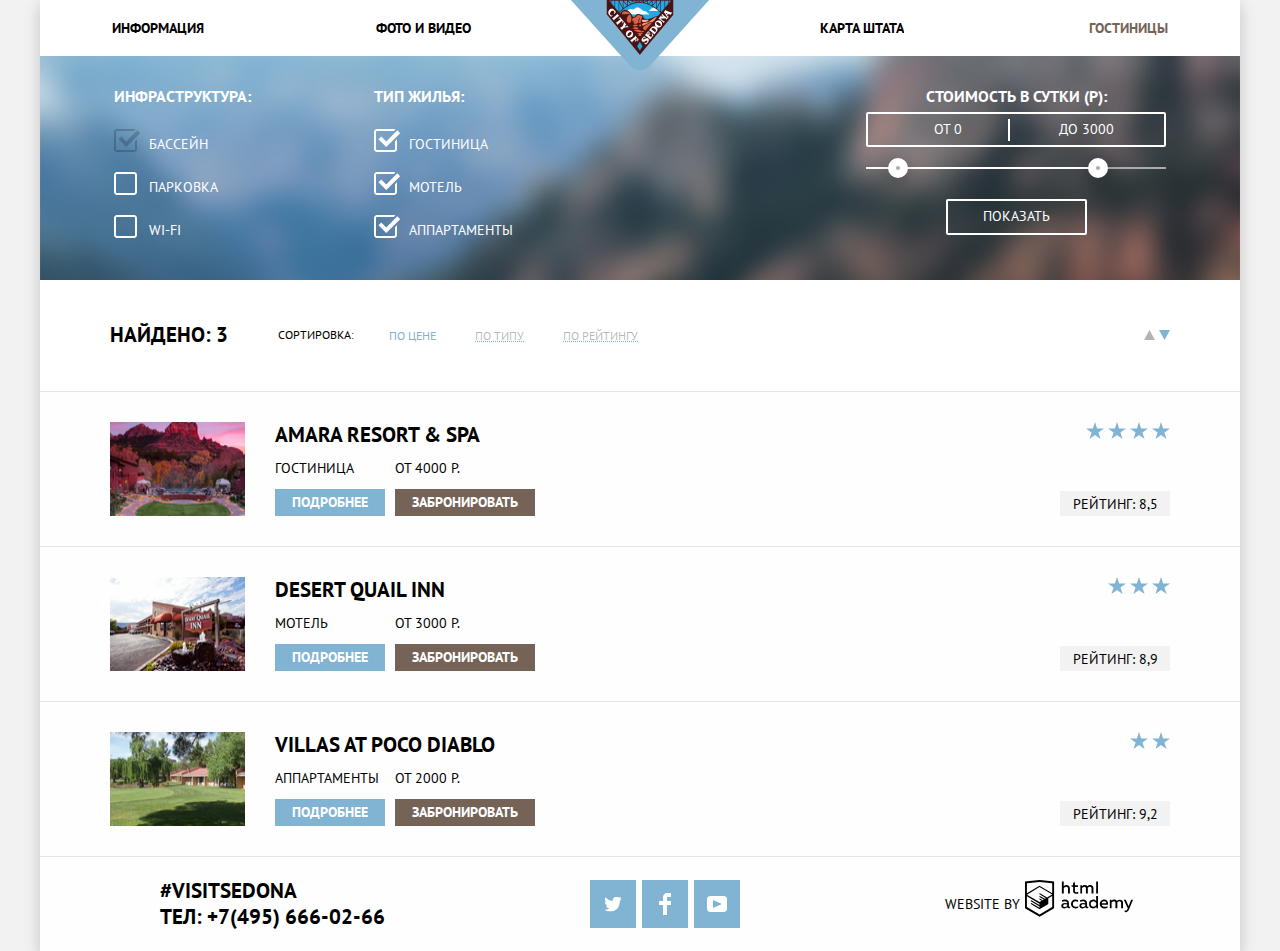
==== hotels.html @ 499e6b58 "Внесены изменения в CSS, script" ====
<!DOCTYPE html>
<html lang="ru">

<head>
  <meta charset="utf-8">
  <title>HTML Academy: Седона</title>
  <link href="https://fonts.googleapis.com/css?family=PT+Sans:400,700&display=swap" rel="stylesheet">
  <link href="css/normalize.css" rel="stylesheet">
  <link href="css/style.css" rel="stylesheet">
</head>

<body>
  <div class="page-wrapper">

    <header>
      <nav class="main-navigation">
        <div class="logo">
          <a href="index.html"><img src="img/main-logo.png" alt="Лого" width="140" height="71"></a>
        </div>
        <ul class="site-navigation">
          <li><a href="#">Информация</a></li>
          <li><a href="#">Фото и видео</a></li>
          <li><a href="#">Карта штата</a></li>
          <li><a href="hotels.html" class="current-page">Гостиницы</a></li>
        </ul>
      </nav>
    </header>

    <main>
      <section class="filter">
        <h1 class="visually-hidden">фильтр и сортировка</h1>

        <form action="https://echo.htmlacademy.ru" method="post">
          <div class="filter-form">

            <fieldset class="infrastructure">
              <legend>Инфраструктура:</legend>
              <input type="checkbox" id="pool" name="infrastructure" class="visually-hidden" checked disabled>
              <label for="pool">Бассейн</label>

              <input type="checkbox" id="parking" name="infrastructure" class="visually-hidden">
              <label for="parking">Парковка</label>

              <input type="checkbox" id="wifi" name="infrastructure" class="visually-hidden">
              <label for="wifi">Wi-Fi</label>
            </fieldset>

            <fieldset class="housing-type">
              <legend>Тип жилья:</legend>
              <input type="checkbox" id="hotel" name="housing type" class="visually-hidden" checked>
              <label for="hotel">Гостиница</label>

              <input type="checkbox" id="motel" name="housing type" class="visually-hidden" checked>
              <label for="motel">Мотель</label>

              <input type="checkbox" id="appartements" name="housing type" class="visually-hidden" checked>
              <label for="appartements">Аппартаменты</label>
            </fieldset>

            <fieldset class="price-indicator">
              <legend><label for="cost-per-day">Стоимость в сутки (Р):</label></legend>
              <div class="price-container"><span class="min-price">от 0</span><span class="max-price">до 3000</span>
              </div>
              <input type="range" min="0" max="3000" step="100" id="cost-per-day" class="visually-hidden">
              <div class="input-type-range">
                <div class="bar"></div>
                <div class="range-button-left"></div>
                <div class="range-button-right"></div>
              </div>
              <button type="submit" class="button filter-button">Показать</button>
            </fieldset>

          </div>
        </form>
      </section>

      <div class="sort">
        <p>Найдено: 3</p>
        <p class="label-sort">Сортировка:</p>
        <ul class="sort-list">
          <li><a href="#" class="current">По цене</a></li>
          <li><a href="#">По типу</a></li>
          <li><a href="#">По рейтингу</a></li>
        </ul>
        <span class="sort-pointer">
          <a href="#">
            <svg width="11px" height="10px" viewBox="0 0 11 10">
              <polygon points="5.5,0 0,10 11,10 " />
            </svg></a>
          <a href="#" class="sort-pointer-current">
            <svg width="11px" height="10px" viewBox="0 0 11 10">
              <polyline points="5.5,10 0,0 11,0 " />
            </svg></a>
        </span>
      </div>

      <!--Список Гостиниц-->
      <section class="hotels-available">
        <h2 class="visually-hidden">Доступные гостиницы</h2>
        <ul class="hotels-list">
          <li>
            <img src="img/Amara-Resort.jpg" alt="hotel Amara Resort & Spa" width="135" height="90">
            <div class="info-hotel">
              <a href="#" class="hotel-name">
                <h3>Amara Resort & Spa</h3>
              </a>
              <div class="housing-type">
                <span>Гостиница</span>
                <a href="#" class="booking-details-button">Подробнее</a>
              </div>

              <div class="booking-price">
                <span>От 4000 Р.</span>
                <a href="#" class="start-booking-button">Забронировать</a>
              </div>

            </div>

            <div class="rating-container">
              <div class="icon-star-container">
                <span class="icon-star"></span>
                <span class="icon-star"></span>
                <span class="icon-star"></span>
                <span class="icon-star"></span>
              </div>
              <span class="rating">Рейтинг: 8,5</span>
            </div>
          </li>

          <li>
            <img src="img/desert-Quail-Inn.jpg" alt="hotel Desert Quail Inn" width="135" height="90">
            <div class="info-hotel">
              <a href="#" class="hotel-name">
                <h3>Desert Quail Inn</h3>
              </a>

              <div class="housing-type">
                <span>Мотель</span>
                <a href="#" class="booking-details-button">Подробнее</a>
              </div>

              <div class="booking-price">
                <span>От 3000 Р.</span>
                <a href="#" class="start-booking-button">Забронировать</a>
              </div>

            </div>
            <div class="rating-container">
              <div class="icon-star-container">
                <span class="icon-star"></span>
                <span class="icon-star"></span>
                <span class="icon-star"></span>
              </div>
              <span class="rating">Рейтинг: 8,9</span>
            </div>
          </li>

          <li>
            <img src="img/villas-Poco-Diablo.jpg" alt="Villas at Poco Diablo" width="135" height="90">
            <div class="info-hotel">
              <a href="#" class="hotel-name">
                <h3>Villas at Poco Diablo</h3>
              </a>

              <div class="housing-type">
                <span>Аппартаменты</span>
                <a href="#" class="booking-details-button">Подробнее</a>
              </div>

              <div class="booking-price">
                <span>От 2000 Р.</span>
                <a href="#" class="start-booking-button">Забронировать</a>
              </div>

            </div>
            <div class="rating-container">
              <div class="icon-star-container">
                <span class="icon-star"></span>
                <span class="icon-star"></span>
              </div>
              <span class="rating">Рейтинг: 9,2</span>
            </div>
          </li>
        </ul>
      </section>
    </main>

    <div class="footer-wrapper">
      <footer>
        <div class="contacts">
          <p class="hashtag">#visitsedona</p>
          <p class="tel"><a href="tel:+74956660266">тел:&nbsp;+7(495)&nbsp;666-02-66</a></p>
        </div>
        <ul class="social-list">
          <li>
            <a href="https://twitter.com/" aria-label="twitter" class="social-icon">
              <img src="img/icon-twitter.svg" alt="icon-twitter" width="17" height="15">
            </a>
          </li>
          <li>
            <a href="https://facebook.com/" aria-label="facebook" class="social-icon">
              <img src="img/icon-fb.svg" alt="icon-facebook" width="12" height="22">
            </a>
          </li>
          <li>
            <a href="https://youtube.com/" aria-label="youtube" class="social-icon">
              <img src="img/icon-youtube.svg" alt="icon-youtube" width="20" height="16">
            </a>
          </li>
        </ul>
        <div class="copyright">
          <p>website by</p>
          <a href="https://htmlacademy.ru/intensive/htmlcss">
            <svg width="115px" height="41px" viewBox="0 0 115 41">
              <title>logo-htmlacademy</title>
              <path
                d="M44.61,26.88a2,2,0,0,0,.55-0.1v1.33a3.25,3.25,0,0,1-1.18.21,1.67,1.67,0,0,1-1.67-1,4.84,4.84,0,0,1-3.14,1.08c-1.51,0-2.91-.83-2.91-2.55,0-2.13,2-2.79,3.71-2.79a11.08,11.08,0,0,1,2.17.25v-0.3c0-1-.76-1.77-2.19-1.77a7.42,7.42,0,0,0-3,.64v-1.7a10.21,10.21,0,0,1,3.19-.55c2.36,0,3.81,1.12,3.81,3.65v3a0.54,0.54,0,0,0,.49.59h0.17Zm-6.44-1.13A1.35,1.35,0,0,0,39.63,27h0.11a3.39,3.39,0,0,0,2.41-1V24.58a9.72,9.72,0,0,0-1.81-.21c-1,0-2.16.33-2.16,1.38h0Zm12.36-6.11a5,5,0,0,1,2.57.64V22a4.08,4.08,0,0,0-2.3-.7,2.75,2.75,0,1,0,0,5.49,5,5,0,0,0,2.43-.64v1.71a6.27,6.27,0,0,1-2.76.57A4.21,4.21,0,0,1,46,24.51q0-.21,0-0.41a4.32,4.32,0,0,1,4.18-4.46h0.38Zm12.17,7.24a2,2,0,0,0,.55-0.1v1.33a3.25,3.25,0,0,1-1.18.21,1.67,1.67,0,0,1-1.67-1,4.84,4.84,0,0,1-3.14,1.08c-1.51,0-2.91-.83-2.91-2.55,0-2.13,2-2.79,3.71-2.79a11.08,11.08,0,0,1,2.17.25v-0.3c0-1-.76-1.77-2.19-1.77a7.42,7.42,0,0,0-3,.64v-1.7a10.21,10.21,0,0,1,3.19-.55c2.36,0,3.81,1.12,3.81,3.65v3a0.54,0.54,0,0,0,.49.59h0.17Zm-6.44-1.13A1.35,1.35,0,0,0,57.73,27h0.11a3.39,3.39,0,0,0,2.41-1V24.58a9.72,9.72,0,0,0-1.81-.21c-1.06,0-2.16.33-2.16,1.38h0ZM73,16V28.2H71.35V26.88a3.88,3.88,0,0,1-3.19,1.54,4.4,4.4,0,0,1,0-8.78,3.81,3.81,0,0,1,3,1.3V16H73Zm-4.53,5.22a2.76,2.76,0,1,0,0,5.52A2.86,2.86,0,0,0,71.15,25V23A2.91,2.91,0,0,0,68.49,21.27ZM79,19.64c3.31,0,4.46,2.68,3.92,5.09H76.7c0.21,1.5,1.67,2.11,3.19,2.11a6.11,6.11,0,0,0,2.64-.59v1.6a7.14,7.14,0,0,1-3,.57C77,28.42,74.78,27,74.78,24a4.18,4.18,0,0,1,4-4.39H79Zm0.09,1.54a2.28,2.28,0,0,0-2.44,2.1v0.06H81.3A2,2,0,0,0,79.13,21.18Zm5.73,7V19.87h1.65v1a3.81,3.81,0,0,1,2.78-1.27A2.86,2.86,0,0,1,91.89,21a4.12,4.12,0,0,1,2.91-1.33A3.06,3.06,0,0,1,98,23V28.2h-1.9V23.05a1.59,1.59,0,0,0-1.42-1.75H94.42a2.8,2.8,0,0,0-2.07,1.12V28.2h-1.9V23.05A1.59,1.59,0,0,0,89,21.31H88.8a3,3,0,0,0-2.21,1.29v5.63H84.86Zm21.31-8.33h1.9l-3.91,9.46c-0.9,2.17-2.09,2.86-3.35,2.86a4.76,4.76,0,0,1-1.1-.14V30.46a2.86,2.86,0,0,0,.85.12c0.9,0,1.58-.64,2.07-1.9l0.17-.42-4-8.4h2l2.86,6.29ZM38.73,1.46V6.22a3.81,3.81,0,0,1,2.7-1.14,3.25,3.25,0,0,1,3.44,3.4v5.15H43V8.72a1.81,1.81,0,0,0-1.61-2h-0.3a2.93,2.93,0,0,0-2.32,1.39v5.52h-1.9V1.46h1.9ZM49.94,2.31v3h3V6.91h-3v3.81c0,1.1.5,1.46,1.58,1.46a4.49,4.49,0,0,0,1.69-.33v1.6A6.8,6.8,0,0,1,51,13.8a2.55,2.55,0,0,1-2.86-2.74V6.89H46.58V5.26h1.5V2.74Zm5.4,11.31V5.28H57v1A3.81,3.81,0,0,1,59.77,5a2.86,2.86,0,0,1,2.6,1.33A4.12,4.12,0,0,1,65.28,5,3.06,3.06,0,0,1,68.44,8.4v5.21h-1.9V8.46a1.59,1.59,0,0,0-1.42-1.75H64.89a2.8,2.8,0,0,0-2.07,1.12v5.78h-1.9V8.46A1.59,1.59,0,0,0,59.5,6.71H59.27A3,3,0,0,0,57.06,8v5.63H55.34ZM71.17,1.45H73V13.6H71.17V1.45ZM14.71,0H14.55L0,1.54V28.21l14.55,8.66,14.55-8.66V1.54Zm12.5,27.1L14.55,34.64,1.9,27.12V16.18l12.59,7.5V25L5.86,19.9v1.31l8.68,5.21v1.39L5.87,22.65V24l8.68,5.21,8.75-5.24V18.31L27.2,16V27.12Zm0-12.53-3.48,2-1.6,1L14.51,13v1.31L21,18.23H21l-0.14.09-1,.54-5.37-3.2V17l4.24,2.52-1,.67-3.2-1.9v1.31l2.1,1.24L14.5,22.1,2,14.65,14.51,7.11Zm0-1.32L14.49,5.76,1.91,13.25v-10L14.56,1.92,27.21,3.25v10h0Z"
                transform="translate(0 -0.02)" />
            </svg>
          </a>
        </div>
      </footer>
    </div>
  </div>
</body>

</html>
---- css/style.css ----
html {
  -webkit-box-sizing: border-box;
  box-sizing: border-box;
}

*,
*::before,
*::after {
  -webkit-box-sizing: inherit;
  box-sizing: inherit;
}


.visually-hidden {
  position: absolute;
  width: 1px;
  height: 1px;
  margin: -1px;
  border: 0;
  padding: 0;
  clip: rect(0 0 0 0);
  overflow: hidden;
}

body {
  margin: 0;
  padding: 0;

  font-family: "PT Sans", Arial, sans-serif;
  font-size: 14px;
  line-height: 21px;
  font-weight: 400;
  text-align: center;
  text-transform: uppercase;
  color: #000000;
  background-color: #f2f2f2;
}

a {
  text-decoration: none;
}

.button {
  font-size: 21px;
  line-height: 26px;
  font-weight: 700;
  color: #ffffff;
  border: 0;
  border-width: 0;
  text-transform: uppercase;
}

.site-navigation,
.social-list,
.sort-list,
.hotels-list {
  list-style: none;
}

img {
  max-width: 100%;
  height: auto;
}

/*****************************************************************************
************************************HEADER************************************
*****************************************************************************/
header {
  height: 56px;
  background-color: #ffffff;
}

.main-navigation {
  position: relative;
}

.logo {
  position: absolute;
  top: 0;
  left: 50%;
  -webkit-transform: translate(-50%, 0);
  -ms-transform: translate(-50%, 0);
  transform: translate(-50%, 0);
  z-index: 1000;
}

.site-navigation {
  padding: 0 72px;
  height: 56px;
  display: -webkit-box;
  display: -ms-flexbox;
  display: flex;
  -ms-flex-wrap: wrap;
  flex-wrap: wrap;
  -webkit-box-align: center;
  -ms-flex-align: center;
  align-items: center;
  margin: 0;
}

.site-navigation li {
  font-size: 14px;
  font-weight: 700;
  line-height: 26px;
  background-color: #ffffff;
  width: 264px;
}

.site-navigation li:first-child,
.site-navigation li:nth-child(2) {
  text-align: left;
}

.site-navigation li:nth-child(3),
.site-navigation li:nth-child(4) {
  text-align: right;
}

.site-navigation a {
  color: #000000;
}

.site-navigation a:hover,
.site-navigation a:focus {
  color: #81b3d2;
}

.site-navigation a:active {
  color: rgba(0, 0, 0, 0.3);
}

.site-navigation .current-page {
  color: #766357;
}

/*****************************************************************************
******************************SECTION INTRO***********************************
*****************************************************************************/
.page-wrapper {
  width: 1200px;
  margin: 0 auto;
  -webkit-box-shadow: 0 5px 15px 0 rgba(00, 11, 11, 0.2);
  box-shadow: 0 5px 15px 0 rgba(00, 11, 11, 0.2);
  position: relative;
}

.intro {
  background-color: #40759e;
  background-image: url("../img/polygon.png"), url("../img/intro-bg.jpg");
  background-position: center 462px, top center;
  background-repeat: no-repeat, no-repeat;
  min-height: 509px;
}

.intro img {
  margin: 80px auto;
}

.intro .title-intro {
  font-size: 21px;
  line-height: 26px;
  font-weight: 700;
  padding: 80px 380px 40px 380px;
  margin: 0 auto;
  background-color: #ffffff;
}

.intro p {
  line-height: 26px;
  margin: 0 auto;
  background-color: #ffffff;
  padding-bottom: 60px;
}

/*****************************************************************************
******************************SECTION ABOUT***********************************
*****************************************************************************/
.additional-features {
  background-color: #ffffff;
}

.additional-features .feature {
  min-height: 330px;
  max-width: 400px;
}

.additional-features .housing {
  background-image: url("../img/icon-housing.svg");
  background-position: center 60px;
  background-repeat: no-repeat;
}

.additional-features .meal {
  background-image: url("../img/icon-burger.svg");
  background-position: center 60px;
  background-repeat: no-repeat;
}

.additional-features .souvenirs {
  background-image: url("../img/icon-gift.svg");
  background-position: center 60px;
  background-repeat: no-repeat;
}

.real-town h2,
.devil-bridge h2 {
  font-size: 21px;
  font-weight: 700;
  line-height: 21px;
  padding: 60px 120px 0 120px;
}

.devil-bridge h2 {
  padding: 60px 0 0 0;
}

.real-town .feature-description {
  padding: 0 60px;
}

.devil-bridge .feature-description {
  padding: 0 45px;
}

.additional-features h2 {
  padding-top: 160px;
  margin-bottom: 0;
}

.additional-features p {
  padding: 30px 55px 0 55px;
  margin-top: 0;
}

.features h2 {
  margin-top: 0;
  padding: 50px 140px 0 140px;
}

.features p {
  padding: 0 75px;
}

.features p:not.feature:nth-child(2) p {
  padding: 0 65px;
}

.real-town,
.additional-features,
.devil-bridge,
.features {
  display: -webkit-box;
  display: -ms-flexbox;
  display: flex;
  -ms-flex-wrap: wrap;
  flex-wrap: wrap;
}

.real-town .info,
.devil-bridge .info {
  color: #ffffff;
  background-color: #81b3d2;
  min-height: 256px;
  width: 400px;
}

.features {
  background-color: #eeeeee;
}

.features .feature {
  min-height: 256px;
  max-width: 400px;
}

/*****************************************************************************
******************************SECTION BOOKING*********************************
*****************************************************************************/
.booking {
  max-width: 1200px;
  background-color: #ffffff;
  margin: 0 auto;
  position: relative;
}

.map {
  background-image: url("../img/map.png");
  background-position: bottom center;
  background-repeat: no-repeat;
}

.booking h2 {
  font-size: 30px;
  line-height: 36px;
  font-weight: 700;
  padding-top: 65px;
  margin-top: 0;
  margin-bottom: 0;
}

.booking p {
  padding-top: 30px;
  margin-top: 0;
  margin-bottom: 0;
  line-height: 24px;
}

.booking .openform-button {
  margin-top: 50px;
  background-color: #766357;
  padding: 30px 130px;
}

.booking .openform-button:hover,
.booking .openform-button:focus {
  background-color: #604e43;
}

.booking .openform-button:active {
  color: rgba(255, 255, 255, 0.3);
  background-color: #503e33;
}

.booking .search-form {
  background-color: #ffffff;
  padding: 55px 50px;
  max-width: 570px;
  display: flex;
  position: absolute;
  top: 315px;
  left: 50%;
  margin: 0 auto;
  -webkit-transform: translate(-50%, 0);
  -ms-transform: translate(-50%, 0);
  transform: translate(-50%, 0);
  -webkit-box-shadow: 0px 7px 15px 0px rgba(0, 1, 1, 0.15);
  box-shadow: 0px 7px 15px 0px rgba(0, 1, 1, 0.15);
  display: block;
}

.checkin-container,
.checkout-container,
.number-container {
  margin-bottom: 29px;
  width: 458px;
  height: 38px;
  display: -webkit-box;
  display: -ms-flexbox;
  display: flex;
  align-items: center;
  -ms-flex-wrap: wrap;
  flex-wrap: wrap;
}

.adults-container,
.children-container {
  display: flex;
  width: 229px;
  align-items: center;
}

.children-container {
  justify-content: flex-end;
}

.search-form label {
  line-height: 26px;
  font-weight: 700;
}

.checkin-container label {
  margin-right: 11px;
}

.checkout-container label {
  margin-right: 8px;
}

.adults-container label {
  margin-right: 40px;
}

.children-container label {
  margin-right: 27px;
}

.search-form input[type=text],
.search-form input::placeholder,
.search-form input[type=number] {
  color: #000000;
  font-size: 14px;
  line-height: 26px;
  font-weight: 700;
  background-color: #f2f2f2;
  outline: none;
  border: none;
  margin-left: 12px;
}

.search-form input::-webkit-input-placeholder {
  color: #000000;
  font-size: 14px;
  line-height: 26px;
  font-weight: 700;
  background-color: #f2f2f2;
  outline: none;
  border: none;
  margin-left: 12px;
}

.search-form input::-moz-placeholder {
  color: #000000;
  font-size: 14px;
  line-height: 26px;
  font-weight: 700;
  background-color: #f2f2f2;
  outline: none;
  border: none;
  margin-left: 12px;
}

.search-form input:-ms-input-placeholder {
  color: #000000;
  font-size: 14px;
  line-height: 26px;
  font-weight: 700;
  background-color: #f2f2f2;
  outline: none;
  border: none;
  margin-left: 12px;
}

.search-form input::-ms-input-placeholder {
  color: #000000;
  font-size: 14px;
  line-height: 26px;
  font-weight: 700;
  background-color: #f2f2f2;
  outline: none;
  border: none;
  margin-left: 12px;
}

.search-form input[type=text],
.search-form input::placeholder,
.search-form input[type=number] {
  color: #000000;
  font-size: 14px;
  line-height: 26px;
  font-weight: 700;
  background-color: #f2f2f2;
  outline: none;
  border: none;
  margin-left: 12px;
}

.search-form input:hover[type=text],
.search-form input:hover[type=number],
.search-form input:hover::placeholder {
  background-color: #ebebeb;
}

.search-form input:hover::-webkit-input-placeholder {
  background-color: #ebebeb;
}

.search-form input:hover::-moz-placeholder {
  background-color: #ebebeb;
}

.search-form input:hover:-ms-input-placeholder {
  background-color: #ebebeb;
}

.search-form input:hover::-ms-input-placeholder {
  background-color: #ebebeb;
}

.search-form input:focus[type=text],
.search-form input:focus[type=number],
.search-form input:focus::placeholder {
  background-color: #ffffff;
  outline: 2px solid #f2f2f2;
}

.search-form input:focus::-webkit-input-placeholder {
  background-color: #ffffff;
  outline: 2px solid #f2f2f2;
}

.search-form input:focus::-moz-placeholder {
  background-color: #ffffff;
  outline: 2px solid #f2f2f2;
}

.search-form input:focus:-ms-input-placeholder {
  background-color: #ffffff;
  outline: 2px solid #f2f2f2;
}

.search-form input:focus::-ms-input-placeholder {
  background-color: #ffffff;
  outline: 2px solid #f2f2f2;
}

.search-form input[type=text],
.search-form input::placeholder {
  width: 308px;
  padding: 6px 0;
}

.search-form input::-webkit-input-placeholder {
  width: 308px;
  padding: 6px 0;
}

.search-form input::-moz-placeholder {
  width: 308px;
  padding: 6px 0;
}

.search-form input:-ms-input-placeholder {
  width: 308px;
  padding: 6px 0;
}

.search-form input::-ms-input-placeholder {
  width: 308px;
  padding: 6px 0;
}

.search-form input::placeholder {
  padding-left: 12px;
}

.search-form input::-webkit-input-placeholder {
  padding-left: 12px;
}

.search-form input::-moz-placeholder {
  padding-left: 12px;
}

.search-form input:-ms-input-placeholder {
  padding-left: 12px;
}

.search-form input::-ms-input-placeholder {
  padding-left: 12px;
}

.search-form input[type=number] {
  width: 38px;
  height: 38px;
  text-align: center;
  margin-left: 0;
  padding: 0;
}

input::-webkit-outer-spin-button,
input::-webkit-inner-spin-button {
  /* display: none; <- Crashes Chrome on hover */
  -webkit-appearance: none;
  margin: 0;
  /* <-- Apparently some margin are still there even though it's hidden */
}

.search-form svg {
  fill: #a9a9a9;
}

.search-form svg:hover {
  fill: #000000;
}

.search-form svg:active {
  fill: #81b3d2;
}

.calendar-button,
.button-minus,
.button-plus {
  border: none;
  outline: none;
  height: 38px;
  width: 38px;
  position: relative;
}

.button-minus::after,
.button-plus::after,
.button-plus::before {
  position: absolute;
  top: 18px;
  left: 15px;
  content: '';
  display: block;
  width: 12px;
  height: 3px;
  background-color: #a9a9a9;
}

.button-plus::before {
  transform: rotate(90deg);
}

.button-minus:hover:after,
.button-plus:hover:before,
.button-plus:hover:after {
  background-color: #000000;
}

.button-minus:active:after,
.button-plus:active:before,
.button-plus:active:after {
  background-color: #81b3d2;
}

.search-form .sendform-button {
  margin-top: 35px;
  background-color: #81b3d2;
  padding: 17px 0;
  width: 100%;
}

.search-form .sendform-button:hover,
.search-form .sendform-button:focus {
  background-color: #669ec0;
}

.search-form .sendform-button:active {
  color: rgba(255, 255, 255, 0.3);
  background-color: #5496bd;
}

/*********************************************************************************
****************************ОЖИВЛЕНИЕ ФОРМЫ БРОНИРОВАНИЯ**************************
*********************************************************************************/
/*Анимация для выезжающей формы бронирования*/
@keyframes bounce {
  0% {
    transform: translate(-50%, -558px);  /*начальное положение формы над кнопкой вызова*/
    animation-timing-function: linear;
  }
  
  20% {
    transform: translate(-50%, -446px);
    animation-timing-function: linear;
  }

  40% {
    transform: translate(-50%, -335px);
    animation-timing-function: linear;
  }
  60% {
    transform: translate(-50%, -223px);
    animation-timing-function: linear;
  }
  80% {
    transform: translate(-50%, -111px);
    animation-timing-function: linear;
  }
  100% {
    transform: translate(-50%, 0);
    animation-timing-function: linear;
  }
}

/*Добавление анимации для тряски формы в случае ошибки.*/
@keyframes shake {

  0%,
  100% {
    transform: translateX(-50%);
  }

  10%,
  30%,
  50%,
  70%,
  90% {
    transform: translateX(-51%);
  }

  20%,
  40%,
  60%,
  80% {
    transform: translateX(-49%);
  }
}

/*Добавление в стили класс, который будет отвечать за появление формы.*/
.search-form-show {
  display: block;
  
  animation: bounce 0.6s;       
}
.search-form-hide {
  display: none;
}
/*Добавление класса, который будет добавлять эту анимацию к модальному окну.*/
.search-form-error {
  animation: shake 0.6s;
}

/*****************************************************************************
************************************FOOTER************************************
*****************************************************************************/
.footer-index {
  position: absolute;
  bottom: 0;
  width: 1200px;
  -webkit-box-shadow: 0 5px 15px 0 rgba(00, 11, 11, 0.2);
  box-shadow: 0 5px 15px 0 rgba(00, 11, 11, 0.2);
}

footer {
  background-color: rgba(255, 255, 255, 0.9);
  display: -webkit-box;
  display: -ms-flexbox;
  display: flex;
  -ms-flex-wrap: wrap;
  flex-wrap: wrap;
  -webkit-box-pack: justify;
  -ms-flex-pack: justify;
  justify-content: space-between;
  -webkit-box-align: center;
  -ms-flex-align: center;
  align-items: center;
}

.contacts {
  padding-left: 120px;
}

.contacts .hashtag {
  margin-bottom: 0;
}

.contacts .tel {
  margin-top: 0;
}

footer .hashtag,
footer .tel {
  font-size: 21px;
  line-height: 26px;
  font-weight: 700;
  color: #000000;
  text-align: left;
}

.tel a[href^="tel:"] {
  color: #000000;
}

.social-list {
  width: 150px;
  display: -webkit-box;
  display: -ms-flexbox;
  display: flex;
  -ms-flex-wrap: wrap;
  flex-wrap: wrap;
  -webkit-box-pack: justify;
  -ms-flex-pack: justify;
  justify-content: space-between;
  padding-left: 0;
  -webkit-box-align: center;
  -ms-flex-align: center;
  align-items: center;
}

.social-icon {
  display: block;
  width: 46px;
  height: 48px;
  fill: #ffffff;
  background-color: #81b3d2;
  position: relative;
}

.social-icon img {
  position: absolute;
  top: 50%;
  left: 50%;
  -webkit-transform: translate(-50%, -50%);
  -ms-transform: translate(-50%, -50%);
  transform: translate(-50%, -50%);
}

.social-icon:hover,
.social-icon:focus {
  background-color: #669ec0;
}

.social-icon:active {
  background-color: #5496bd;
}

.social-icon:active img {
  opacity: 0.3;
}

.copyright {
  display: -webkit-box;
  display: -ms-flexbox;
  display: flex;
  -ms-flex-wrap: wrap;
  flex-wrap: wrap;
  -webkit-box-align: center;
  -ms-flex-align: center;
  align-items: center;
  padding-right: 100px;
}

.copyright p {
  line-height: 26px;
  display: block;
  margin-right: 5px;
}

.copyright>a:hover svg {
  fill: #81b3d2;
}

.copyright>a:active svg {
  fill: #bdbbbc;
}

/*****************************************************************************
************************************HOTELS PAGE*******************************
*****************************************************************************/

/*****************************************************************************
*********************************SECTION FILTER*******************************
*****************************************************************************/
.filter {
  background-color: #81b3d2;
  background-image: url("../img/filter-bg.jpg");
  background-position: top center;
  background-repeat: no-repeat;
  color: #ffffff;
  line-height: 21px;
  min-height: 220px;
}

.filter h1 {
  margin-top: 0;
}

.filter-form {
  padding: 30px 72px;
  display: -webkit-box;
  display: -ms-flexbox;
  display: flex;
  -ms-flex-wrap: wrap;
  flex-wrap: wrap;
}

.filter legend {
  font-size: 16px;
  font-weight: 700;
  line-height: 21px;
}

.filter .infrastructure,
.filter .housing-type {
  border: none;
  text-align: left;
  margin-right: 110px;
  padding-left: 0;
}

.filter .price-indicator {
  border: none;
  margin-left: auto;
  padding-right: 0;
}

.infrastructure label,
.housing-type label {
  padding-left: 35px;
  padding-top: 22px;
  display: block;
  position: relative;
  cursor: pointer;
  -webkit-user-select: none;
  -moz-user-select: none;
  -ms-user-select: none;
  user-select: none;
}

.filter .infrastructure,
.filter .housing-type {
  position: relative;
}

.infrastructure input:checked+label::before,
.housing-type input:checked+label::before {
  content: url("../img/checkbox-on.svg");
  margin-right: 12px;
  margin-left: 15px;
  position: absolute;
  top: 40%;
  left: -15px;
}

.infrastructure label::before,
.housing-type label::before {
  content: url("../img/checkbox-off.svg");
  margin-right: 12px;
  margin-left: 15px;
  position: absolute;
  top: 40%;
  left: -15px;
}

.infrastructure input:disabled+label::before,
.housing-type input:disabled+label::before {
  filter: brightness(0) opacity(0.2);
}

input[type="checkbox"],
input[type="range"] {
  display: none;
}

.price-indicator {
  max-width: 320px;
}

.input-type-range {
  margin-top: 20px;
  width: 300px;
  height: 2px;
  background-color: #ababab;
  display: block;
  position: relative;
}

.input-type-range .bar {
  width: 80%;
  height: 2px;
  background-color: #ffffff;
}

.range-button-left::before {
  display: block;
  content: "";
  width: 4px;
  height: 4px;
  background-color: #ababab;
  border-radius: 50px;
  border: 8px solid #ffffff;
  position: absolute;
  top: -9px;
  left: 22px;
  -webkit-box-sizing: initial;
  box-sizing: initial;
  -webkit-box-shadow: 0px 6px 15px 0px rgba(0, 1, 1, 0.25);
  box-shadow: 0px 6px 15px 0px rgba(0, 1, 1, 0.25);
  cursor: pointer;
}

.range-button-right::before {
  display: block;
  content: "";
  width: 4px;
  height: 4px;
  background-color: #ababab;
  border-radius: 50px;
  border: 8px solid #ffffff;
  position: absolute;
  top: -9px;
  left: 222px;
  -webkit-box-sizing: initial;
  box-sizing: initial;
  -webkit-box-shadow: 0px 6px 15px 0px rgba(0, 1, 1, 0.25);
  box-shadow: 0px 6px 15px 0px rgba(00, 11, 11, 0.25);
  cursor: pointer;
}

.range-button-left:hover::before {
  border: 9px solid #ffffff;
  top: -10px;
  left: 21px;
}

.range-button-right:hover::before {
  border: 9px solid #ffffff;
  top: -10px;
  left: 221px;
}

.price-indicator label {
  padding-top: 0;
}

.price-container {
  border: 2px solid #ffffff;
  border-radius: 2px;
  max-width: 314px;
  padding: 5px 50px 5px 65px;
  position: relative;
}

.price-container .min-price {
  padding-right: 97px;
}

.price-container .min-price::after {
  content: "";
  width: 2px;
  height: 22px;
  background-color: #ffffff;
  display: block;
  position: absolute;
  top: 5px;
  left: 140px;
}

.price-container span {
  display: inline-block;
}

.filter-button {
  font-size: 14px;
  font-weight: 400;
  line-height: 21px;
  background-color: transparent;
  border: 2px solid #ffffff;
  padding: 5.5px 35px;
  margin-top: 30px;
  border-radius: 2px;
}

.filter .filter-button:hover {
  color: #000000;
  background-color: #ffffff;
}

/*****************************************************************************
**********************************SECTION SORT********************************
*****************************************************************************/
.sort {
  background-color: #ffffff;
  display: -webkit-box;
  display: -ms-flexbox;
  display: flex;
  -ms-flex-wrap: wrap;
  flex-wrap: wrap;
  -webkit-box-align: center;
  -ms-flex-align: center;
  align-items: center;
  padding: 31px 70px;
}

.sort ul>li {
  display: inline;
}

.sort p:first-child {
  font-size: 21px;
  font-weight: 700;
  line-height: 26px;
  margin-top: 0;
  margin-bottom: 0;
}

.label-sort {
  padding-left: 50px;
}

.sort-list {
  padding-left: 0;
}

.sort .label-sort,
.sort-list li {
  font-size: 12px;
  line-height: 18px;
  padding-right: 35px;
}

.sort .sort-pointer {
  margin-left: auto;
}

.sort-list a {
  color: rgba(0, 0, 0, 0.3);
  text-decoration: underline;
  -webkit-text-decoration-style: dotted;
  text-decoration-style: dotted;
  -webkit-text-decoration-color: #81b3d2;
  text-decoration-color: #81b3d2;
}

.sort-list a:hover,
.sort-list a:focus {
  color: #81b3d2;
}

.sort-list a:active {
  color: #000000;
  text-decoration: none;
}

.sort-list .current {
  color: #81b3d2;
  text-decoration: none;
}

.sort-pointer svg {
  fill: rgba(0, 0, 0, 0.3);
}

.sort-pointer>a:hover svg {
  fill: #231f20;
}

.sort-pointer>a:active svg {
  fill: #81b3d2;
}

.sort-pointer-current svg {
  fill: #81b3d2;
}

/*****************************************************************************
**************************SECTION HOTELS AVAILABLE****************************
*****************************************************************************/
.hotels-available {
  background-color: #fefefe;
  padding: 0;
}

.hotels-available h2 {
  margin-top: 0;
}

.hotels-list {
  padding-left: 0;
  margin: 0;
}

.hotels-list li {
  display: -webkit-box;
  display: -ms-flexbox;
  display: flex;
  -ms-flex-wrap: wrap;
  flex-wrap: wrap;
  padding: 30px 70px;
  border-bottom: 1px solid #e5e5e5;
}

.hotels-list li:first-child {
  border-top: 1px solid #e5e5e5;
}

.hotels-list img,
.hotels-list .info-hotel,
.hotels-list .rating {
  display: inline-block;
}

.info-hotel {
  margin-left: 30px;
}

.hotel-name h3 {
  font-size: 21px;
  font-weight: 700;
  line-height: 26px;
  color: #000000;
  margin: 0 auto;
  margin-bottom: 10px;
  text-align: left;
  display: block;
}

.housing-type,
.booking-price {
  text-align: left;
  display: inline-block;
  margin-right: 6px;
}

.housing-type span,
.booking-price span {
  text-align: left;
}

.hotel-name:hover {
  color: #81b3d2;
}

.hotel-name:active {
  color: rgba(0, 0, 0, 0.3);
}

.booking-details-button,
.start-booking-button {
  font-weight: 700;
  line-height: 21px;
  color: #ffffff;
  text-align: center;
  margin-top: 10px;
  display: block;
}

.hotels-list.booking-details-button,
.hotels-list.start-booking-button {
  color: #ffffff;
}

.booking-details-button {
  background: #81b3d2;
  padding: 3px 17px;
}

.booking-details-button:hover,
.booking-details-button:focus {
  background: #669ec0;
}

.booking-details-button:active {
  color: rgba(255, 255, 255, 0.3);
  background: #5496bd;
}

.start-booking-button {
  background: #766357;
  padding: 3px 17px;
}

.start-booking-button:hover,
.start-booking-button:focus {
  background: #604e43;
}

.start-booking-button:active {
  color: rgba(255, 255, 255, 0.3);
  background: #503e33;
}

.rating {
  width: 110px;
  height: 27px;
  height: 24.5px;
  background-color: #f2f2f2;
  padding-top: 3px;
}

.rating-container {
  margin-left: auto;
  display: -webkit-box;
  display: -ms-flexbox;
  display: flex;
  -webkit-box-pack: justify;
  -ms-flex-pack: justify;
  justify-content: space-between;
  -webkit-box-orient: vertical;
  -webkit-box-direction: normal;
  -ms-flex-direction: column;
  flex-direction: column;
}

.icon-star-container {
  text-align: right;
}

.rating-container .icon-star:after {
  content: url("../img/icon-star.svg");
}
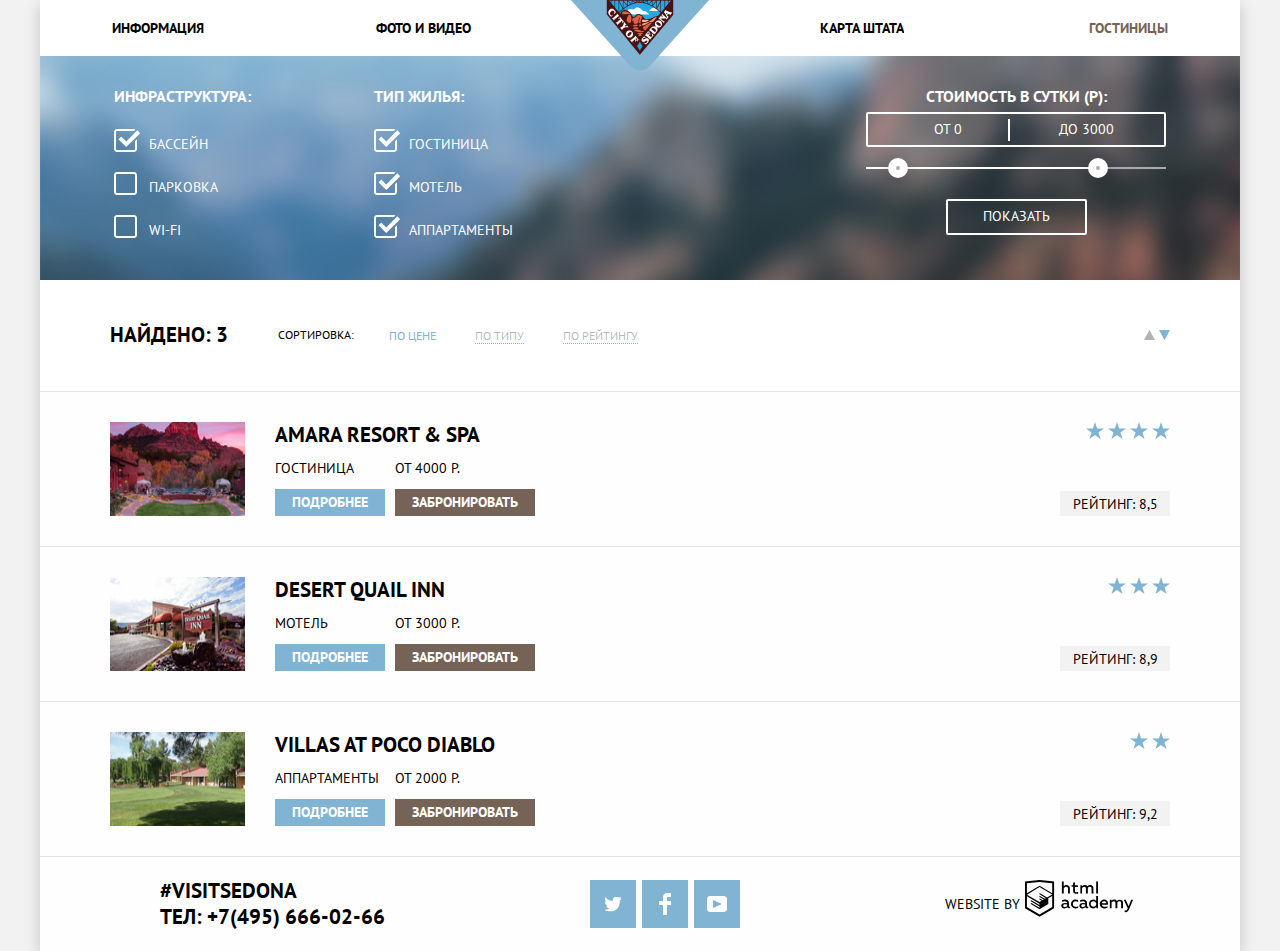
==== commit f73f3871: "Внесены изменения в разметку, в CSS" ====
--- a/hotels.html
+++ b/hotels.html
@@ -35,7 +35,7 @@
 
             <fieldset class="infrastructure">
               <legend>Инфраструктура:</legend>
-              <input type="checkbox" id="pool" name="infrastructure" class="visually-hidden" checked disabled>
+              <input type="checkbox" id="pool" name="infrastructure" class="visually-hidden" checked>
               <label for="pool">Бассейн</label>
 
               <input type="checkbox" id="parking" name="infrastructure" class="visually-hidden">
--- a/css/style.css
+++ b/css/style.css
@@ -287,6 +287,7 @@
   background-image: url("../img/map.png");
   background-position: bottom center;
   background-repeat: no-repeat;
+  
 }
 
 .booking h2 {
@@ -321,7 +322,7 @@
   background-color: #503e33;
 }
 
-.booking .search-form {
+.search-form {
   background-color: #ffffff;
   padding: 55px 50px;
   max-width: 570px;
@@ -1089,11 +1090,13 @@
 
 .sort-list a {
   color: rgba(0, 0, 0, 0.3);
+  /*
   text-decoration: underline;
   -webkit-text-decoration-style: dotted;
   text-decoration-style: dotted;
   -webkit-text-decoration-color: #81b3d2;
-  text-decoration-color: #81b3d2;
+  text-decoration-color: #81b3d2;*/
+  border-bottom: 1px dotted #81b3d2;
 }
 
 .sort-list a:hover,
@@ -1103,12 +1106,15 @@
 
 .sort-list a:active {
   color: #000000;
-  text-decoration: none;
+  border-bottom: none;
+  /*text-decoration: none;*/
 }
 
 .sort-list .current {
   color: #81b3d2;
-  text-decoration: none;
+  border-bottom: none;
+  /*text-decoration: none;*/
+
 }
 
 .sort-pointer svg {
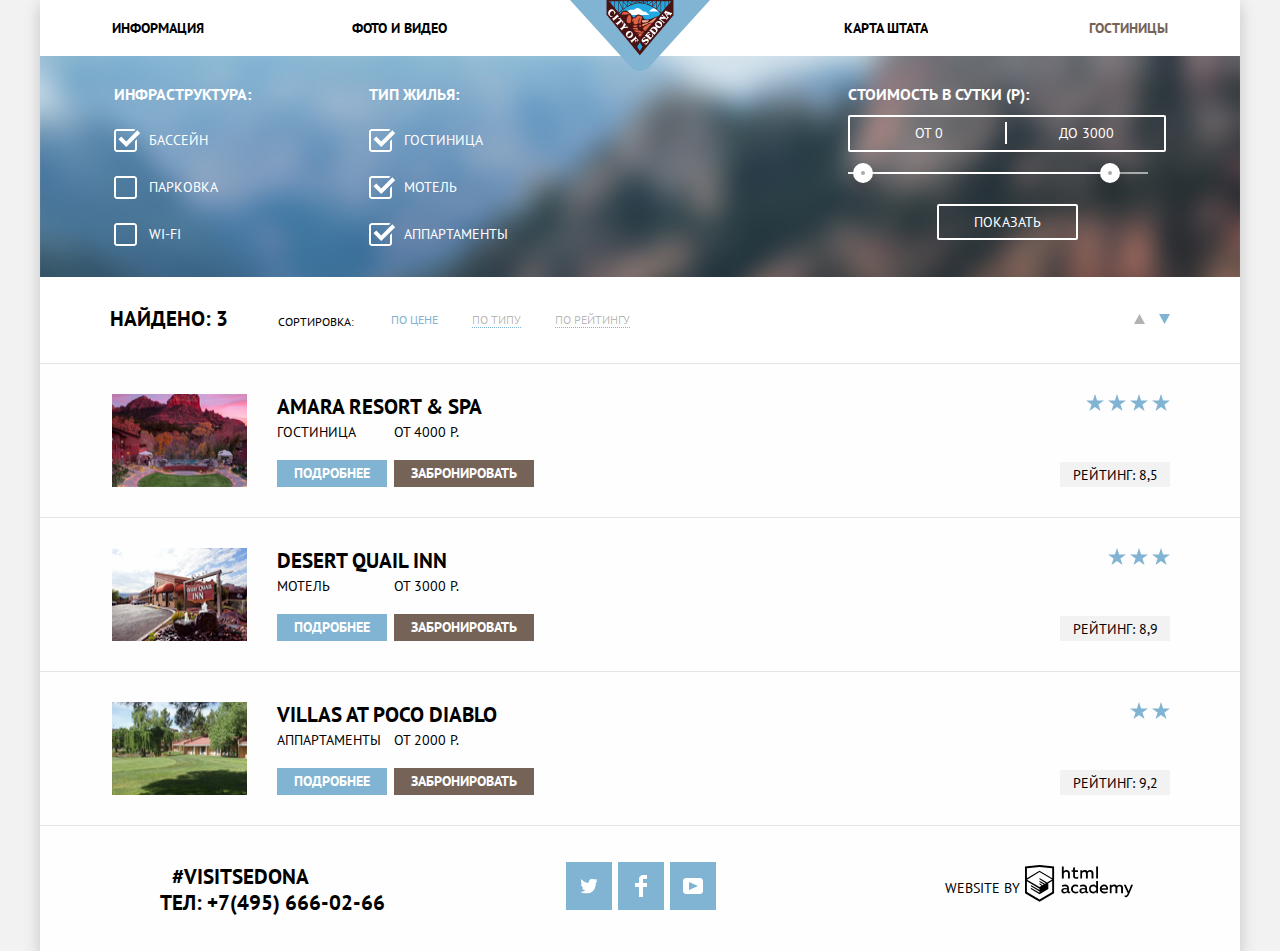
==== commit 94752660: "Внесены изменения в разметку, в CSS" ====
--- a/hotels.html
+++ b/hotels.html
@@ -15,7 +15,7 @@
     <header>
       <nav class="main-navigation">
         <div class="logo">
-          <a href="index.html"><img src="img/main-logo.png" alt="Лого" width="140" height="71"></a>
+          <a href="index.html"><img src="img/main-logo.svg" alt="Лого" width="140" height="71"></a>
         </div>
         <ul class="site-navigation">
           <li><a href="#">Информация</a></li>
@@ -36,29 +36,29 @@
             <fieldset class="infrastructure">
               <legend>Инфраструктура:</legend>
               <input type="checkbox" id="pool" name="infrastructure" class="visually-hidden" checked>
-              <label for="pool">Бассейн</label>
+              <label tabindex="0" for="pool">Бассейн</label>
 
               <input type="checkbox" id="parking" name="infrastructure" class="visually-hidden">
-              <label for="parking">Парковка</label>
+              <label tabindex="0" for="parking">Парковка</label>
 
               <input type="checkbox" id="wifi" name="infrastructure" class="visually-hidden">
-              <label for="wifi">Wi-Fi</label>
+              <label tabindex="0" for="wifi">Wi-Fi</label>
             </fieldset>
 
             <fieldset class="housing-type">
               <legend>Тип жилья:</legend>
               <input type="checkbox" id="hotel" name="housing type" class="visually-hidden" checked>
-              <label for="hotel">Гостиница</label>
+              <label tabindex="0" for="hotel">Гостиница</label>
 
               <input type="checkbox" id="motel" name="housing type" class="visually-hidden" checked>
-              <label for="motel">Мотель</label>
+              <label tabindex="0" for="motel">Мотель</label>
 
               <input type="checkbox" id="appartements" name="housing type" class="visually-hidden" checked>
-              <label for="appartements">Аппартаменты</label>
+              <label tabindex="0" for="appartements">Аппартаменты</label>
             </fieldset>
 
             <fieldset class="price-indicator">
-              <legend><label for="cost-per-day">Стоимость в сутки (Р):</label></legend>
+              <legend class="cost-per-day"><label for="cost-per-day">Стоимость в сутки (Р):</label></legend>
               <div class="price-container"><span class="min-price">от 0</span><span class="max-price">до 3000</span>
               </div>
               <input type="range" min="0" max="3000" step="100" id="cost-per-day" class="visually-hidden">
@@ -83,11 +83,11 @@
           <li><a href="#">По рейтингу</a></li>
         </ul>
         <span class="sort-pointer">
-          <a href="#">
+          <a href="#" class="sort-pointer-link">
             <svg width="11px" height="10px" viewBox="0 0 11 10">
               <polygon points="5.5,0 0,10 11,10 " />
             </svg></a>
-          <a href="#" class="sort-pointer-current">
+          <a href="#" class="sort-pointer-link sort-pointer-current">
             <svg width="11px" height="10px" viewBox="0 0 11 10">
               <polyline points="5.5,10 0,0 11,0 " />
             </svg></a>
--- a/css/style.css
+++ b/css/style.css
@@ -65,13 +65,16 @@
 /*****************************************************************************
 ************************************HEADER************************************
 *****************************************************************************/
-header {
-  height: 56px;
-  background-color: #ffffff;
+.header-index {
+  position: absolute;
+  top: 0;
+  width: 1200px;
 }
 
 .main-navigation {
   position: relative;
+  height: 56px;
+  background-color: #ffffff;
 }
 
 .logo {
@@ -103,12 +106,21 @@
   font-weight: 700;
   line-height: 26px;
   background-color: #ffffff;
-  width: 264px;
 }
 
 .site-navigation li:first-child,
 .site-navigation li:nth-child(2) {
   text-align: left;
+}
+
+.site-navigation li:first-child,
+.site-navigation li:nth-child(4) {
+  width: 240px;
+}
+
+.site-navigation li:nth-child(2),
+.site-navigation li:nth-child(3) {
+  width: 288px;
 }
 
 .site-navigation li:nth-child(3),
@@ -147,29 +159,33 @@
 .intro {
   background-color: #40759e;
   background-image: url("../img/polygon.png"), url("../img/intro-bg.jpg");
-  background-position: center 462px, top center;
+  background-position: center 507px, top center;
   background-repeat: no-repeat, no-repeat;
-  min-height: 509px;
+  min-height: 725px;
 }
 
 .intro img {
-  margin: 80px auto;
-}
-
-.intro .title-intro {
+  margin: 132px auto 27px auto;
+}
+
+.text-intro {
+  background-color: #ffffff;
+  margin-top: 47px;
+  padding-top: 60px;
+}
+
+.text-intro .title-intro {
   font-size: 21px;
   line-height: 26px;
   font-weight: 700;
-  padding: 80px 380px 40px 380px;
+  padding: 0 340px 29px 340px;
   margin: 0 auto;
-  background-color: #ffffff;
-}
-
-.intro p {
+}
+
+.text-intro p {
   line-height: 26px;
   margin: 0 auto;
-  background-color: #ffffff;
-  padding-bottom: 60px;
+  padding-bottom: 50px;
 }
 
 /*****************************************************************************
@@ -186,19 +202,19 @@
 
 .additional-features .housing {
   background-image: url("../img/icon-housing.svg");
-  background-position: center 60px;
+  background-position: center 57px;
   background-repeat: no-repeat;
 }
 
 .additional-features .meal {
   background-image: url("../img/icon-burger.svg");
-  background-position: center 60px;
+  background-position: center 57px;
   background-repeat: no-repeat;
 }
 
 .additional-features .souvenirs {
   background-image: url("../img/icon-gift.svg");
-  background-position: center 60px;
+  background-position: center 57px;
   background-repeat: no-repeat;
 }
 
@@ -207,38 +223,40 @@
   font-size: 21px;
   font-weight: 700;
   line-height: 21px;
-  padding: 60px 120px 0 120px;
-}
-
-.devil-bridge h2 {
-  padding: 60px 0 0 0;
+  padding: 33px 110px 8px 110px; /*120*/
 }
 
 .real-town .feature-description {
-  padding: 0 60px;
+  padding: 7px 60px 0 60px;
 }
 
 .devil-bridge .feature-description {
-  padding: 0 45px;
+  padding: 7px 39px 0 39px;
 }
 
 .additional-features h2 {
-  padding-top: 160px;
+  padding-top: 145px;
   margin-bottom: 0;
 }
 
 .additional-features p {
-  padding: 30px 55px 0 55px;
+  padding: 25px 40px 0 40px;
   margin-top: 0;
+}
+
+.features {
+  position: relative;
+  z-index: 3;
 }
 
 .features h2 {
   margin-top: 0;
-  padding: 50px 140px 0 140px;
+  padding: 48px 140px 10px 140px;
+  text-align: center;
 }
 
 .features p {
-  padding: 0 75px;
+  padding: 8px 75px;
 }
 
 .features p:not.feature:nth-child(2) p {
@@ -270,7 +288,7 @@
 
 .features .feature {
   min-height: 256px;
-  max-width: 400px;
+  width: 400px;
 }
 
 /*****************************************************************************
@@ -287,29 +305,39 @@
   background-image: url("../img/map.png");
   background-position: bottom center;
   background-repeat: no-repeat;
-  
+
 }
 
 .booking h2 {
   font-size: 30px;
   line-height: 36px;
   font-weight: 700;
-  padding-top: 65px;
+  padding-top: 52px;
   margin-top: 0;
   margin-bottom: 0;
+  position: relative;
+  z-index: 3;
+  background-color: #ffffff;
 }
 
 .booking p {
-  padding-top: 30px;
+  padding-top: 24px;
+  padding-bottom: 47px;
   margin-top: 0;
   margin-bottom: 0;
   line-height: 24px;
+  position: relative;
+  z-index: 3;
+  background-color: #ffffff;
 }
 
 .booking .openform-button {
-  margin-top: 50px;
   background-color: #766357;
-  padding: 30px 130px;
+  padding: 30px 100px;
+  position: relative;
+  z-index: 3;
+  border: none;
+  width: 568px;
 }
 
 .booking .openform-button:hover,
@@ -324,11 +352,12 @@
 
 .search-form {
   background-color: #ffffff;
-  padding: 55px 50px;
-  max-width: 570px;
+  padding: 55px 54px 54px 54px;
+  display: -webkit-box;
+  display: -ms-flexbox;
   display: flex;
   position: absolute;
-  top: 315px;
+  top: 293px;
   left: 50%;
   margin: 0 auto;
   -webkit-transform: translate(-50%, 0);
@@ -337,6 +366,8 @@
   -webkit-box-shadow: 0px 7px 15px 0px rgba(0, 1, 1, 0.15);
   box-shadow: 0px 7px 15px 0px rgba(0, 1, 1, 0.15);
   display: block;
+  z-index: 2;
+  width: 568px;
 }
 
 .checkin-container,
@@ -348,6 +379,8 @@
   display: -webkit-box;
   display: -ms-flexbox;
   display: flex;
+  -webkit-box-align: center;
+  -ms-flex-align: center;
   align-items: center;
   -ms-flex-wrap: wrap;
   flex-wrap: wrap;
@@ -355,12 +388,18 @@
 
 .adults-container,
 .children-container {
+  display: -webkit-box;
+  display: -ms-flexbox;
   display: flex;
   width: 229px;
+  -webkit-box-align: center;
+  -ms-flex-align: center;
   align-items: center;
 }
 
 .children-container {
+  -webkit-box-pack: end;
+  -ms-flex-pack: end;
   justify-content: flex-end;
 }
 
@@ -385,9 +424,7 @@
   margin-right: 27px;
 }
 
-.search-form input[type=text],
-.search-form input::placeholder,
-.search-form input[type=number] {
+.search-form input::-webkit-input-placeholder {
   color: #000000;
   font-size: 14px;
   line-height: 26px;
@@ -398,7 +435,7 @@
   margin-left: 12px;
 }
 
-.search-form input::-webkit-input-placeholder {
+.search-form input::-moz-placeholder {
   color: #000000;
   font-size: 14px;
   line-height: 26px;
@@ -409,7 +446,7 @@
   margin-left: 12px;
 }
 
-.search-form input::-moz-placeholder {
+.search-form input:-ms-input-placeholder {
   color: #000000;
   font-size: 14px;
   line-height: 26px;
@@ -418,9 +455,10 @@
   outline: none;
   border: none;
   margin-left: 12px;
-}
-
-.search-form input:-ms-input-placeholder {
+  width: 290px;
+}
+
+.search-form input::-ms-input-placeholder {
   color: #000000;
   font-size: 14px;
   line-height: 26px;
@@ -429,9 +467,10 @@
   outline: none;
   border: none;
   margin-left: 12px;
-}
-
-.search-form input::-ms-input-placeholder {
+  width: 290px;
+}
+
+.search-form input {
   color: #000000;
   font-size: 14px;
   line-height: 26px;
@@ -440,11 +479,11 @@
   outline: none;
   border: none;
   margin-left: 12px;
-}
-
-.search-form input[type=text],
-.search-form input::placeholder,
-.search-form input[type=number] {
+  padding: 6px 0 14px 6px;
+  width: 290px;
+}
+
+.search-form input::-webkit-input-placeholder {
   color: #000000;
   font-size: 14px;
   line-height: 26px;
@@ -455,6 +494,57 @@
   margin-left: 12px;
 }
 
+.search-form input::-moz-placeholder {
+  color: #000000;
+  font-size: 14px;
+  line-height: 26px;
+  font-weight: 700;
+  background-color: #f2f2f2;
+  outline: none;
+  border: none;
+  margin-left: 12px;
+}
+
+.search-form input:-ms-input-placeholder {
+  color: #000000;
+  font-size: 14px;
+  line-height: 26px;
+  font-weight: 700;
+  background-color: #f2f2f2;
+  outline: none;
+  border: none;
+  margin-left: 12px;
+  width: 290px;
+}
+
+.search-form input::-ms-input-placeholder {
+  color: #000000;
+  font-size: 14px;
+  line-height: 26px;
+  font-weight: 700;
+  background-color: #f2f2f2;
+  outline: none;
+  border: none;
+  margin-left: 12px;
+  width: 290px;
+}
+
+.search-form input:hover::-webkit-input-placeholder {
+  background-color: #ebebeb;
+}
+
+.search-form input:hover::-moz-placeholder {
+  background-color: #ebebeb;
+}
+
+.search-form input:hover:-ms-input-placeholder {
+  background-color: #ebebeb;
+}
+
+.search-form input:hover::-ms-input-placeholder {
+  background-color: #ebebeb;
+}
+
 .search-form input:hover[type=text],
 .search-form input:hover[type=number],
 .search-form input:hover::placeholder {
@@ -477,6 +567,26 @@
   background-color: #ebebeb;
 }
 
+.search-form input:focus::-webkit-input-placeholder {
+  background-color: #ffffff;
+  outline: 2px solid #f2f2f2;
+}
+
+.search-form input:focus::-moz-placeholder {
+  background-color: #ffffff;
+  outline: 2px solid #f2f2f2;
+}
+
+.search-form input:focus:-ms-input-placeholder {
+  background-color: #ffffff;
+  outline: 2px solid #f2f2f2;
+}
+
+.search-form input:focus::-ms-input-placeholder {
+  background-color: #ffffff;
+  outline: 2px solid #f2f2f2;
+}
+
 .search-form input:focus[type=text],
 .search-form input:focus[type=number],
 .search-form input:focus::placeholder {
@@ -504,10 +614,30 @@
   outline: 2px solid #f2f2f2;
 }
 
+.search-form input::-webkit-input-placeholder {
+  width: 308px;
+  padding: 6px 0 6px 6px;
+}
+
+.search-form input::-moz-placeholder {
+  width: 308px;
+  padding: 6px 0 6px 6px;
+}
+
+.search-form input:-ms-input-placeholder {
+  width: 308px;
+  padding: 6px 0 6px 6px;
+}
+
+.search-form input::-ms-input-placeholder {
+  width: 308px;
+  padding: 6px 0 6px 6px;
+}
+
 .search-form input[type=text],
 .search-form input::placeholder {
   width: 308px;
-  padding: 6px 0;
+  padding: 6px 0 6px 16px;
 }
 
 .search-form input::-webkit-input-placeholder {
@@ -556,6 +686,7 @@
   text-align: center;
   margin-left: 0;
   padding: 0;
+  -moz-appearance: textfield;
 }
 
 input::-webkit-outer-spin-button,
@@ -586,6 +717,10 @@
   height: 38px;
   width: 38px;
   position: relative;
+}
+
+.calendar-button {
+  fill: #a9a9a9;
 }
 
 .button-minus::after,
@@ -602,6 +737,8 @@
 }
 
 .button-plus::before {
+  -webkit-transform: rotate(90deg);
+  -ms-transform: rotate(90deg);
   transform: rotate(90deg);
 }
 
@@ -618,9 +755,9 @@
 }
 
 .search-form .sendform-button {
-  margin-top: 35px;
+  margin-top: 26px;
   background-color: #81b3d2;
-  padding: 17px 0;
+  padding: 16px 0;
   width: 100%;
 }
 
@@ -638,40 +775,40 @@
 ****************************ОЖИВЛЕНИЕ ФОРМЫ БРОНИРОВАНИЯ**************************
 *********************************************************************************/
 /*Анимация для выезжающей формы бронирования*/
+@-webkit-keyframes bounce {
+
+  from {
+    -webkit-transform: translate(-50%, -400px);
+    transform: translate(-50%, -400px);
+  }
+
+  to {
+    -webkit-transform: translate(-50%, 0);
+    transform: translate(-50%, 0);
+  }
+
+}
+
 @keyframes bounce {
-  0% {
-    transform: translate(-50%, -558px);  /*начальное положение формы над кнопкой вызова*/
-    animation-timing-function: linear;
+
+  from {
+    -webkit-transform: translate(-50%, -400px);
+    transform: translate(-50%, -400px);
   }
-  
-  20% {
-    transform: translate(-50%, -446px);
-    animation-timing-function: linear;
+
+  to {
+    -webkit-transform: translate(-50%, 0);
+    transform: translate(-50%, 0);
   }
 
-  40% {
-    transform: translate(-50%, -335px);
-    animation-timing-function: linear;
-  }
-  60% {
-    transform: translate(-50%, -223px);
-    animation-timing-function: linear;
-  }
-  80% {
-    transform: translate(-50%, -111px);
-    animation-timing-function: linear;
-  }
-  100% {
-    transform: translate(-50%, 0);
-    animation-timing-function: linear;
-  }
 }
 
 /*Добавление анимации для тряски формы в случае ошибки.*/
-@keyframes shake {
+@-webkit-keyframes shake {
 
   0%,
   100% {
+    -webkit-transform: translateX(-50%);
     transform: translateX(-50%);
   }
 
@@ -680,6 +817,7 @@
   50%,
   70%,
   90% {
+    -webkit-transform: translateX(-51%);
     transform: translateX(-51%);
   }
 
@@ -687,6 +825,33 @@
   40%,
   60%,
   80% {
+    -webkit-transform: translateX(-49%);
+    transform: translateX(-49%);
+  }
+}
+
+@keyframes shake {
+
+  0%,
+  100% {
+    -webkit-transform: translateX(-50%);
+    transform: translateX(-50%);
+  }
+
+  10%,
+  30%,
+  50%,
+  70%,
+  90% {
+    -webkit-transform: translateX(-51%);
+    transform: translateX(-51%);
+  }
+
+  20%,
+  40%,
+  60%,
+  80% {
+    -webkit-transform: translateX(-49%);
     transform: translateX(-49%);
   }
 }
@@ -694,14 +859,19 @@
 /*Добавление в стили класс, который будет отвечать за появление формы.*/
 .search-form-show {
   display: block;
-  
-  animation: bounce 0.6s;       
-}
+
+  -webkit-animation: bounce 0.6s;
+
+  animation: bounce 0.6s;
+}
+
 .search-form-hide {
   display: none;
 }
+
 /*Добавление класса, который будет добавлять эту анимацию к модальному окну.*/
 .search-form-error {
+  -webkit-animation: shake 0.6s;
   animation: shake 0.6s;
 }
 
@@ -736,11 +906,15 @@
 }
 
 .contacts .hashtag {
+  margin-top: 38px;
   margin-bottom: 0;
+  padding-left: 12px;
+
 }
 
 .contacts .tel {
   margin-top: 0;
+  margin-bottom: 35px;
 }
 
 footer .hashtag,
@@ -757,7 +931,7 @@
 }
 
 .social-list {
-  width: 150px;
+  /*width: 150px;*/
   display: -webkit-box;
   display: -ms-flexbox;
   display: flex;
@@ -767,6 +941,8 @@
   -ms-flex-pack: justify;
   justify-content: space-between;
   padding-left: 0;
+  padding-right: 42px;
+  padding-bottom: 5px;
   -webkit-box-align: center;
   -ms-flex-align: center;
   align-items: center;
@@ -779,6 +955,7 @@
   fill: #ffffff;
   background-color: #81b3d2;
   position: relative;
+  margin-right: 6px;
 }
 
 .social-icon img {
@@ -821,11 +998,11 @@
   margin-right: 5px;
 }
 
-.copyright>a:hover svg {
+.copyright-link:hover svg {
   fill: #81b3d2;
 }
 
-.copyright>a:active svg {
+.copyright-link:active svg {
   fill: #bdbbbc;
 }
 
@@ -843,7 +1020,7 @@
   background-repeat: no-repeat;
   color: #ffffff;
   line-height: 21px;
-  min-height: 220px;
+  min-height: 217px;
 }
 
 .filter h1 {
@@ -851,7 +1028,7 @@
 }
 
 .filter-form {
-  padding: 30px 72px;
+  padding: 28px 72px 17px 72px;   /*не трогать, точно по пиксельно*/
   display: -webkit-box;
   display: -ms-flexbox;
   display: flex;
@@ -869,20 +1046,24 @@
 .filter .housing-type {
   border: none;
   text-align: left;
-  margin-right: 110px;
+  margin-right: 105px;
   padding-left: 0;
 }
 
 .filter .price-indicator {
   border: none;
   margin-left: auto;
-  padding-right: 0;
+  padding: 0;
+  min-width: 330px;
+  padding-top: 10px;
+  padding-left: 14px;
 }
 
 .infrastructure label,
 .housing-type label {
   padding-left: 35px;
-  padding-top: 22px;
+  padding-top: 20px;
+  padding-bottom: 6px;
   display: block;
   position: relative;
   cursor: pointer;
@@ -919,16 +1100,13 @@
 
 .infrastructure input:disabled+label::before,
 .housing-type input:disabled+label::before {
+  -webkit-filter: brightness(0) opacity(0.2);
   filter: brightness(0) opacity(0.2);
 }
 
 input[type="checkbox"],
 input[type="range"] {
   display: none;
-}
-
-.price-indicator {
-  max-width: 320px;
 }
 
 .input-type-range {
@@ -941,7 +1119,7 @@
 }
 
 .input-type-range .bar {
-  width: 80%;
+  width: 85%;
   height: 2px;
   background-color: #ffffff;
 }
@@ -956,7 +1134,7 @@
   border: 8px solid #ffffff;
   position: absolute;
   top: -9px;
-  left: 22px;
+  left: 5px;
   -webkit-box-sizing: initial;
   box-sizing: initial;
   -webkit-box-shadow: 0px 6px 15px 0px rgba(0, 1, 1, 0.25);
@@ -974,7 +1152,7 @@
   border: 8px solid #ffffff;
   position: absolute;
   top: -9px;
-  left: 222px;
+  left: 252px;
   -webkit-box-sizing: initial;
   box-sizing: initial;
   -webkit-box-shadow: 0px 6px 15px 0px rgba(0, 1, 1, 0.25);
@@ -985,25 +1163,28 @@
 .range-button-left:hover::before {
   border: 9px solid #ffffff;
   top: -10px;
-  left: 21px;
+  left: 4px;
 }
 
 .range-button-right:hover::before {
   border: 9px solid #ffffff;
   top: -10px;
-  left: 221px;
-}
-
-.price-indicator label {
+  left: 251px;
+}
+
+.price-indicator .cost-per-day {
   padding-top: 0;
+  text-align: left;
 }
 
 .price-container {
   border: 2px solid #ffffff;
   border-radius: 2px;
-  max-width: 314px;
-  padding: 5px 50px 5px 65px;
+  width: 318px;
+  padding: 6px 50px 6px 65px;
   position: relative;
+  display: flex;
+  justify-content: space-between;
 }
 
 .price-container .min-price {
@@ -1018,11 +1199,12 @@
   display: block;
   position: absolute;
   top: 5px;
-  left: 140px;
+  left: 155px;
 }
 
 .price-container span {
   display: inline-block;
+  vertical-align: baseline;
 }
 
 .filter-button {
@@ -1051,14 +1233,18 @@
   display: flex;
   -ms-flex-wrap: wrap;
   flex-wrap: wrap;
-  -webkit-box-align: center;
-  -ms-flex-align: center;
+  /*-webkit-box-align: center;
+  -ms-flex-align: center;*/
   align-items: center;
-  padding: 31px 70px;
-}
-
-.sort ul>li {
+  padding: 18px 70px 19px 70px;    /*не трогать*/
+}
+.sort-list {
+  padding-left: 0;
+}
+.sort .sort-list>li {
   display: inline;
+  padding-top: 7px;
+  /*padding-left: 5px;*/
 }
 
 .sort p:first-child {
@@ -1068,21 +1254,21 @@
   margin-top: 0;
   margin-bottom: 0;
 }
-
-.label-sort {
-  padding-left: 50px;
-}
-
-.sort-list {
-  padding-left: 0;
-}
-
 .sort .label-sort,
 .sort-list li {
   font-size: 12px;
   line-height: 18px;
-  padding-right: 35px;
-}
+}
+.label-sort {
+  padding-top: 5px;
+  padding-left: 50px;
+  padding-right: 37px;
+}
+.sort li {
+  padding-top: 2px;
+  padding-right: 30px;
+}
+
 
 .sort .sort-pointer {
   margin-left: auto;
@@ -1090,12 +1276,6 @@
 
 .sort-list a {
   color: rgba(0, 0, 0, 0.3);
-  /*
-  text-decoration: underline;
-  -webkit-text-decoration-style: dotted;
-  text-decoration-style: dotted;
-  -webkit-text-decoration-color: #81b3d2;
-  text-decoration-color: #81b3d2;*/
   border-bottom: 1px dotted #81b3d2;
 }
 
@@ -1107,30 +1287,28 @@
 .sort-list a:active {
   color: #000000;
   border-bottom: none;
-  /*text-decoration: none;*/
 }
 
 .sort-list .current {
   color: #81b3d2;
   border-bottom: none;
-  /*text-decoration: none;*/
-
 }
 
 .sort-pointer svg {
   fill: rgba(0, 0, 0, 0.3);
 }
 
-.sort-pointer>a:hover svg {
+.sort-pointer-link:hover svg {
   fill: #231f20;
 }
 
-.sort-pointer>a:active svg {
+.sort-pointer-link:active svg {
   fill: #81b3d2;
 }
 
 .sort-pointer-current svg {
   fill: #81b3d2;
+  margin-left: 10px;
 }
 
 /*****************************************************************************
@@ -1142,6 +1320,7 @@
 }
 
 .hotels-available h2 {
+  padding-top: 0;
   margin-top: 0;
 }
 
@@ -1156,7 +1335,7 @@
   display: flex;
   -ms-flex-wrap: wrap;
   flex-wrap: wrap;
-  padding: 30px 70px;
+  padding: 30px 70px 30px 72px;          /*не трогать*/
   border-bottom: 1px solid #e5e5e5;
 }
 
@@ -1168,6 +1347,7 @@
 .hotels-list .info-hotel,
 .hotels-list .rating {
   display: inline-block;
+  vertical-align: baseline;
 }
 
 .info-hotel {
@@ -1180,7 +1360,7 @@
   line-height: 26px;
   color: #000000;
   margin: 0 auto;
-  margin-bottom: 10px;
+  margin-bottom: 2px;
   text-align: left;
   display: block;
 }
@@ -1189,12 +1369,14 @@
 .booking-price {
   text-align: left;
   display: inline-block;
-  margin-right: 6px;
+  margin-right: 3px;
+  vertical-align: baseline;
 }
 
 .housing-type span,
 .booking-price span {
   text-align: left;
+margin-bottom: 10px;
 }
 
 .hotel-name:hover {
@@ -1211,7 +1393,7 @@
   line-height: 21px;
   color: #ffffff;
   text-align: center;
-  margin-top: 10px;
+  margin-top: 17px;
   display: block;
 }
 
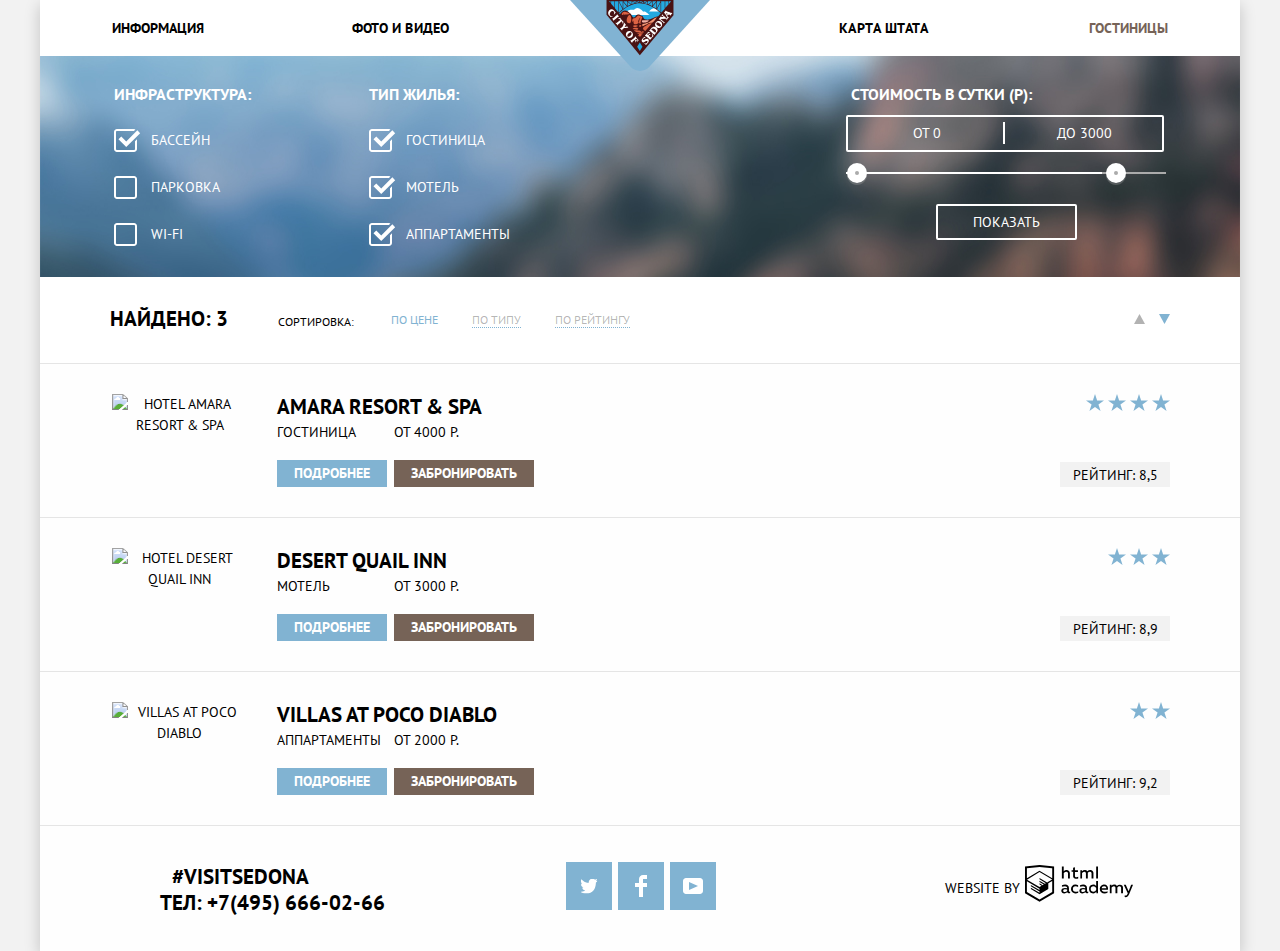
==== commit e62f9e74: "Внесены изменения в разметку, в CSS" ====
--- a/hotels.html
+++ b/hotels.html
@@ -6,7 +6,7 @@
   <title>HTML Academy: Седона</title>
   <link href="https://fonts.googleapis.com/css?family=PT+Sans:400,700&display=swap" rel="stylesheet">
   <link href="css/normalize.css" rel="stylesheet">
-  <link href="css/style.css" rel="stylesheet">
+  <link href="css/style.min.css" rel="stylesheet">
 </head>
 
 <body>
@@ -99,7 +99,7 @@
         <h2 class="visually-hidden">Доступные гостиницы</h2>
         <ul class="hotels-list">
           <li>
-            <img src="img/Amara-Resort.jpg" alt="hotel Amara Resort & Spa" width="135" height="90">
+            <img src="img/amara-resort.jpg" alt="hotel Amara Resort & Spa" width="135" height="90">
             <div class="info-hotel">
               <a href="#" class="hotel-name">
                 <h3>Amara Resort & Spa</h3>
@@ -128,7 +128,7 @@
           </li>
 
           <li>
-            <img src="img/desert-Quail-Inn.jpg" alt="hotel Desert Quail Inn" width="135" height="90">
+            <img src="img/desert-quail-inn.jpg" alt="hotel Desert Quail Inn" width="135" height="90">
             <div class="info-hotel">
               <a href="#" class="hotel-name">
                 <h3>Desert Quail Inn</h3>
@@ -156,7 +156,7 @@
           </li>
 
           <li>
-            <img src="img/villas-Poco-Diablo.jpg" alt="Villas at Poco Diablo" width="135" height="90">
+            <img src="img/villas-poco-diablo.jpg" alt="Villas at Poco Diablo" width="135" height="90">
             <div class="info-hotel">
               <a href="#" class="hotel-name">
                 <h3>Villas at Poco Diablo</h3>
--- a/css/style.min.css
+++ b/css/style.min.css
@@ -0,0 +1 @@
+html{-webkit-box-sizing:border-box;box-sizing:border-box}*,*::before,*::after{-webkit-box-sizing:inherit;box-sizing:inherit}.visually-hidden{position:absolute;width:1px;height:1px;margin:-1px;border:0;padding:0;clip:rect(0 0 0 0);overflow:hidden}body{margin:0;padding:0;font-family:"PT Sans","Arial",sans-serif;font-size:14px;line-height:21px;font-weight:400;text-align:center;text-transform:uppercase;color:#000;background-color:#f2f2f2}a{text-decoration:none}.button{font-size:21px;line-height:26px;font-weight:700;color:#fff;border:0;border-width:0;text-transform:uppercase}.site-navigation,.social-list,.sort-list,.hotels-list{list-style:none}img{max-width:100%;height:auto}.header-index{position:absolute;top:0;width:1200px}.main-navigation{position:relative;height:56px;background-color:#fff}.logo{position:absolute;top:0;left:50%;-webkit-transform:translate(-50%,0);-ms-transform:translate(-50%,0);transform:translate(-50%,0);z-index:1000}.site-navigation{display:-webkit-box;display:-ms-flexbox;display:flex;-ms-flex-wrap:wrap;flex-wrap:wrap;-webkit-box-align:center;-ms-flex-align:center;align-items:center;margin:0;padding:15px 72px 0 72px;background-color:#fff}.site-navigation li{font-size:14px;font-weight:700;line-height:26px;width:240px;padding-bottom:15px}.site-navigation li:nth-child(4n+1){text-align:left}.site-navigation li:nth-child(4n+2){text-align:left;margin-right:48px;letter-spacing:.19px}.site-navigation li:nth-child(4n+3){text-align:right;margin-left:48px;letter-spacing:.5px}.site-navigation li:nth-child(4n+4){text-align:right}.site-navigation a{color:#000}.site-navigation a:hover,.site-navigation a:focus{color:#81b3d2}.site-navigation a:active{color:rgba(0,0,0,.3)}.site-navigation .current-page{color:#766357}.page-wrapper{width:1200px;margin:0 auto;-webkit-box-shadow:0 5px 15px 0 rgba(0,11,11,.2);box-shadow:0 5px 15px 0 rgba(0,11,11,.2);position:relative}.intro{background-color:#40759e;background-image:url(../img/polygon.png),url(../img/intro-bg.jpg);background-position:center 507px,top center;background-repeat:no-repeat,no-repeat;min-height:725px}.intro img{margin:132px auto 27px auto}.text-intro{background-color:#fff;margin-top:47px;padding-top:60px}.text-intro .title-intro{font-size:21px;line-height:26px;font-weight:700;padding:0 340px 29px 340px;margin:0 auto}.text-intro p{line-height:26px;margin:0 auto;padding-bottom:50px}.additional-features{background-color:#fff}.additional-features .feature{min-height:330px;max-width:400px}.additional-features .housing{background-image:url(../img/icon-housing.svg);background-position:center 60px;background-repeat:no-repeat}.additional-features .meal{background-image:url(../img/icon-burger.svg);background-position:center 61px;background-repeat:no-repeat}.additional-features .souvenirs{background-image:url(../img/icon-gift.svg);background-position:center 57px;background-repeat:no-repeat}.feature-housing-description{margin-left:30px;margin-right:30px}.feature-meal-description{margin-left:15px;margin-right:15px}.real-town h2,.devil-bridge h2{font-size:21px;font-weight:700;line-height:21px;padding:33px 110px 8px 110px}.real-town .feature-description{padding:7px 60px 0 60px}.devil-bridge .feature-description{padding:7px 39px 0 39px}.additional-features h2{padding-top:145px;margin-bottom:0}.additional-features p{padding:25px 40px 0 40px;margin-top:0}.features{position:relative;z-index:3}.features h2{margin-top:0;padding:48px 130px 10px 130px;text-align:center}.features p{padding:8px 75px}.features p:not.feature:nth-child(2) p{padding:0 65px}.real-town,.additional-features,.devil-bridge,.features{display:-webkit-box;display:-ms-flexbox;display:flex;-ms-flex-wrap:wrap;flex-wrap:wrap}.real-town .info,.devil-bridge .info{color:#fff;background-color:#81b3d2;min-height:256px;width:400px}.features{background-color:#eee}.features .feature{min-height:256px;width:400px}.booking{max-width:1200px;background-color:#fff;margin:0 auto;position:relative}.map{background-image:url(../img/map.png);background-position:bottom center;background-repeat:no-repeat}.booking h2{font-size:30px;line-height:36px;font-weight:700;padding-top:52px;margin-top:0;margin-bottom:0;position:relative;z-index:3;background-color:#fff}.booking p{padding-top:24px;padding-bottom:47px;margin-top:0;margin-bottom:0;line-height:24px;position:relative;z-index:3;background-color:#fff}.booking .openform-button{background-color:#766357;padding:30px 100px;position:relative;z-index:3;border:none;width:568px}.booking .openform-button:hover,.booking .openform-button:focus{background-color:#604e43}.booking .openform-button:active{color:rgba(255,255,255,.3);background-color:#503e33}.search-form{background-color:#fff;padding:55px 54px 54px 54px;display:-webkit-box;display:-ms-flexbox;display:flex;position:absolute;top:293px;left:50%;margin:0 auto;-webkit-transform:translate(-50%,0);-ms-transform:translate(-50%,0);transform:translate(-50%,0);-webkit-box-shadow:0 7px 15px 0 rgba(0,1,1,.15);box-shadow:0 7px 15px 0 rgba(0,1,1,.15);display:block;z-index:2;width:568px}.checkin-container,.checkout-container,.number-container{margin-bottom:29px;max-width:460px;height:38px;display:-webkit-box;display:-ms-flexbox;display:flex;-webkit-box-align:center;-ms-flex-align:center;align-items:center;-ms-flex-wrap:wrap;flex-wrap:wrap}.number-container{-webkit-box-pack:justify;-ms-flex-pack:justify;justify-content:space-between}.adults-container,.children-container{display:-webkit-box;display:-ms-flexbox;display:flex;width:226px;-webkit-box-align:center;-ms-flex-align:center;align-items:center;text-align:left}.children-container{-webkit-box-pack:end;-ms-flex-pack:end;justify-content:flex-end}.search-form label{line-height:26px;font-weight:700}.checkin-container label{width:112px;text-align:left}.checkout-container label{width:112px;text-align:left}.adults-container label{width:112px}.children-container label{width:112px;padding-right:27px;text-align:right}.search-form input::-webkit-input-placeholder{color:#000;font-size:14px;line-height:26px;font-weight:700;background-color:#f2f2f2;outline:none;border:none}.search-form input::-moz-placeholder{color:#000;font-size:14px;line-height:26px;font-weight:700;background-color:#f2f2f2;outline:none;border:none}.search-form input:-ms-input-placeholder{color:#000;font-size:14px;line-height:26px;font-weight:700;background-color:#f2f2f2;outline:none;border:none;width:308px}.search-form input::-ms-input-placeholder{color:#000;font-size:14px;line-height:26px;font-weight:700;background-color:#f2f2f2;outline:none;border:none;width:308px}.search-form input{color:#000;font-size:14px;line-height:26px;font-weight:700;background-color:#f2f2f2;outline:none;border:none;padding:6px 0 14px 6px;width:308px}.search-form input::-webkit-input-placeholder{color:#000;font-size:14px;line-height:26px;font-weight:700;background-color:#f2f2f2;outline:none;border:none}.search-form input::-moz-placeholder{color:#000;font-size:14px;line-height:26px;font-weight:700;background-color:#f2f2f2;outline:none;border:none}.search-form input:-ms-input-placeholder{color:#000;font-size:14px;line-height:26px;font-weight:700;background-color:#f2f2f2;outline:none;border:none;width:308px}.search-form input::-ms-input-placeholder{color:#000;font-size:14px;line-height:26px;font-weight:700;background-color:#f2f2f2;outline:none;border:none;width:308px}.search-form input:hover::-webkit-input-placeholder{background-color:#ebebeb}.search-form input:hover::-moz-placeholder{background-color:#ebebeb}.search-form input:hover:-ms-input-placeholder{background-color:#ebebeb}.search-form input:hover::-ms-input-placeholder{background-color:#ebebeb}.search-form input:hover[type=text],.search-form input:hover[type=number],.search-form input:hover::placeholder{background-color:#ebebeb}.search-form input:hover::-webkit-input-placeholder{background-color:#ebebeb}.search-form input:hover::-moz-placeholder{background-color:#ebebeb}.search-form input:hover:-ms-input-placeholder{background-color:#ebebeb}.search-form input:hover::-ms-input-placeholder{background-color:#ebebeb}.search-form input:focus::-webkit-input-placeholder{background-color:#fff;outline:2px solid #f2f2f2}.search-form input:focus::-moz-placeholder{background-color:#fff;outline:2px solid #f2f2f2}.search-form input:focus:-ms-input-placeholder{background-color:#fff;outline:2px solid #f2f2f2}.search-form input:focus::-ms-input-placeholder{background-color:#fff;outline:2px solid #f2f2f2}.search-form input:focus[type=text],.search-form input:focus[type=number],.search-form input:focus::placeholder{background-color:#fff;outline:2px solid #f2f2f2}.search-form input:focus::-webkit-input-placeholder{background-color:#fff;outline:2px solid #f2f2f2}.search-form input:focus::-moz-placeholder{background-color:#fff;outline:2px solid #f2f2f2}.search-form input:focus:-ms-input-placeholder{background-color:#fff;outline:2px solid #f2f2f2}.search-form input:focus::-ms-input-placeholder{background-color:#fff;outline:2px solid #f2f2f2}.search-form input::-webkit-input-placeholder{width:308px;padding:6px 0 6px 6px}.search-form input::-moz-placeholder{width:308px;padding:6px 0 6px 6px}.search-form input:-ms-input-placeholder{width:308px;padding:6px 0 6px 6px}.search-form input::-ms-input-placeholder{width:308px;padding:6px 0 6px 6px}.search-form input[type=text],.search-form input::placeholder{width:308px;padding:6px 0 6px 16px}.search-form input::-webkit-input-placeholder{width:308px;padding:6px 0}.search-form input::-moz-placeholder{width:308px;padding:6px 0}.search-form input:-ms-input-placeholder{width:308px;padding:6px 0}.search-form input::-ms-input-placeholder{width:308px;padding:6px 0}.search-form input::placeholder{padding-left:12px}.search-form input::-webkit-input-placeholder{padding-left:12px}.search-form input::-moz-placeholder{padding-left:12px}.search-form input:-ms-input-placeholder{padding-left:12px}.search-form input::-ms-input-placeholder{padding-left:12px}.search-form input[type=number]{width:38px;height:38px;text-align:center;margin-left:0;padding:0;-moz-appearance:textfield}input::-webkit-outer-spin-button,input::-webkit-inner-spin-button{-webkit-appearance:none;margin:0}.calendar-button svg{fill:#a9a9a9}.calendar-button:hover svg{fill:#000}.calendar-button:active svg{fill:#81b3d2}.calendar-button,.button-minus,.button-plus{border:none;outline:none;height:38px;width:38px;position:relative}.button-minus::after,.button-plus::after,.button-plus::before{position:absolute;top:18px;left:15px;content:'';display:block;width:12px;height:3px;background-color:#a9a9a9}.button-plus::before{-webkit-transform:rotate(90deg);-ms-transform:rotate(90deg);transform:rotate(90deg)}.button-minus:hover:after,.button-plus:hover:before,.button-plus:hover:after{background-color:#000}.button-minus:active:after,.button-plus:active:before,.button-plus:active:after{background-color:#81b3d2}.search-form .sendform-button{margin-top:26px;background-color:#81b3d2;padding:16px 0;width:100%}.search-form .sendform-button:hover,.search-form .sendform-button:focus{background-color:#669ec0}.search-form .sendform-button:active{color:rgba(255,255,255,.3);background-color:#5496bd}@-webkit-keyframes bounce{from{-webkit-transform:translate(-50%,-400px);transform:translate(-50%,-400px)}to{-webkit-transform:translate(-50%,0);transform:translate(-50%,0)}}@keyframes bounce{from{-webkit-transform:translate(-50%,-400px);transform:translate(-50%,-400px)}to{-webkit-transform:translate(-50%,0);transform:translate(-50%,0)}}@-webkit-keyframes shake{0%,100%{-webkit-transform:translateX(-50%);transform:translateX(-50%)}10%,30%,50%,70%,90%{-webkit-transform:translateX(-51%);transform:translateX(-51%)}20%,40%,60%,80%{-webkit-transform:translateX(-49%);transform:translateX(-49%)}}@keyframes shake{0%,100%{-webkit-transform:translateX(-50%);transform:translateX(-50%)}10%,30%,50%,70%,90%{-webkit-transform:translateX(-51%);transform:translateX(-51%)}20%,40%,60%,80%{-webkit-transform:translateX(-49%);transform:translateX(-49%)}}.search-form-show{display:block;-webkit-animation:bounce 0.6s;animation:bounce 0.6s}.search-form-hide{display:none}.search-form-error{-webkit-animation:shake 0.6s;animation:shake 0.6s}.footer-index{position:absolute;bottom:0;width:1200px;-webkit-box-shadow:0 5px 15px 0 rgba(0,11,11,.2);box-shadow:0 5px 15px 0 rgba(0,11,11,.2)}footer{background-color:rgba(255,255,255,.9);display:-webkit-box;display:-ms-flexbox;display:flex;-ms-flex-wrap:wrap;flex-wrap:wrap;-webkit-box-pack:justify;-ms-flex-pack:justify;justify-content:space-between;-webkit-box-align:center;-ms-flex-align:center;align-items:center}.contacts{padding-left:120px}.contacts .hashtag{margin-top:38px;margin-bottom:0;padding-left:12px}.contacts .tel{margin-top:0;margin-bottom:35px}footer .hashtag,footer .tel{font-size:21px;line-height:26px;font-weight:700;color:#000;text-align:left}.tel a[href^="tel:"]{color:#000}.social-list{display:-webkit-box;display:-ms-flexbox;display:flex;-ms-flex-wrap:wrap;flex-wrap:wrap;-webkit-box-pack:justify;-ms-flex-pack:justify;justify-content:space-between;padding-left:0;padding-right:42px;padding-bottom:5px;-webkit-box-align:center;-ms-flex-align:center;align-items:center}.social-icon{display:block;width:46px;height:48px;fill:#fff;background-color:#81b3d2;position:relative;margin-right:6px}.social-icon img{position:absolute;top:50%;left:50%;-webkit-transform:translate(-50%,-50%);-ms-transform:translate(-50%,-50%);transform:translate(-50%,-50%)}.social-icon:hover,.social-icon:focus{background-color:#669ec0}.social-icon:active{background-color:#5496bd}.social-icon:active img{opacity:.3}.copyright{display:-webkit-box;display:-ms-flexbox;display:flex;-ms-flex-wrap:wrap;flex-wrap:wrap;-webkit-box-align:center;-ms-flex-align:center;align-items:center;padding-right:100px}.copyright p{line-height:26px;display:block;margin-right:5px}.copyright-link:hover svg{fill:#81b3d2}.copyright-link:active svg{fill:#bdbbbc}.filter{background-color:#81b3d2;background-image:url(../img/filter-bg.jpg);background-position:top center;background-repeat:no-repeat;color:#fff;line-height:21px;min-height:217px}.filter h1{margin-top:0}.filter-form{padding:28px 72px 17px 72px;display:-webkit-box;display:-ms-flexbox;display:flex;-ms-flex-wrap:wrap;flex-wrap:wrap}.filter legend{font-size:16px;font-weight:700;line-height:21px;padding-left:-6px}.filter .infrastructure,.filter .housing-type{border:none;text-align:left;margin-right:105px;padding-left:0}.filter .price-indicator{border:none;margin-left:auto;padding:0;min-width:330px;padding-top:10px;padding-left:14px}.infrastructure label,.housing-type label{padding-left:37px;padding-top:20px;padding-bottom:6px;display:block;position:relative;cursor:pointer;-webkit-user-select:none;-moz-user-select:none;-ms-user-select:none;user-select:none}.filter .infrastructure,.filter .housing-type{position:relative}.infrastructure input:checked+label::before,.housing-type input:checked+label::before{content:url(../img/checkbox-on.svg);margin-right:12px;margin-left:15px;position:absolute;top:40%;left:-15px}.infrastructure label::before,.housing-type label::before{content:url(../img/checkbox-off.svg);margin-right:12px;margin-left:15px;position:absolute;top:40%;left:-15px}.infrastructure input:disabled+label::before,.housing-type input:disabled+label::before{-webkit-filter:brightness(0) opacity(.2);filter:brightness(0) opacity(.2)}input[type="checkbox"],input[type="range"]{display:none}.input-type-range{margin-top:20px;width:320px;height:2px;background-color:#ababab;display:block;position:relative}.input-type-range .bar{width:80%;height:2px;background-color:#fff}.range-button-left::before{display:block;content:url(../img/filter-button.svg);width:20px;height:23px;position:absolute;top:-9px;left:1px;cursor:pointer}.range-button-left:hover::before,.range-button-right:hover::before{-webkit-transform:scale(1.1,1.1);-ms-transform:scale(1.1,1.1);transform:scale(1.1,1.1)}.range-button-right::before{display:block;content:url(../img/filter-button.svg);width:20px;height:23px;position:absolute;top:-9px;left:260px;cursor:pointer}.price-indicator .cost-per-day{padding-top:0;text-align:left;padding-left:5px}.price-container{border:2px solid #fff;border-radius:2px;width:318px;padding:6px 50px 6px 65px;position:relative;display:-webkit-box;display:-ms-flexbox;display:flex;-webkit-box-pack:justify;-ms-flex-pack:justify;justify-content:space-between}.price-container .min-price{padding-right:97px}.price-container .min-price::after{content:"";width:2px;height:22px;background-color:#fff;display:block;position:absolute;top:5px;left:155px}.price-container span{display:inline-block;vertical-align:baseline}.filter-button{font-size:14px;font-weight:400;line-height:21px;background-color:transparent;border:2px solid #fff;padding:5.5px 35px;margin-top:30px;border-radius:2px}.filter .filter-button:hover{color:#000;background-color:#fff}.sort{background-color:#fff;display:-webkit-box;display:-ms-flexbox;display:flex;-ms-flex-wrap:wrap;flex-wrap:wrap;-webkit-box-align:center;-ms-flex-align:center;align-items:center;padding:18px 70px 19px 70px}.sort-list{padding-left:0}.sort .sort-list>li{display:inline;padding-top:7px}.sort p:first-child{font-size:21px;font-weight:700;line-height:26px;margin-top:0;margin-bottom:0}.sort .label-sort,.sort-list li{font-size:12px;line-height:18px}.label-sort{padding-top:5px;padding-left:50px;padding-right:37px}.sort li{padding-top:2px;padding-right:30px}.sort .sort-pointer{margin-left:auto}.sort-list a{color:rgba(0,0,0,.3);border-bottom:1px dotted #81b3d2}.sort-list a:hover,.sort-list a:focus{color:#81b3d2}.sort-list a:active{color:#000;border-bottom:none}.sort-list .current{color:#81b3d2;border-bottom:none}.sort-pointer svg{fill:rgba(0,0,0,.3)}.sort-pointer-link:hover svg{fill:#231f20}.sort-pointer-link:active svg{fill:#81b3d2}.sort-pointer-current svg{fill:#81b3d2;margin-left:10px}.hotels-available{background-color:#fefefe;padding:0}.hotels-available h2{padding-top:0;margin-top:0}.hotels-list{padding-left:0;margin:0}.hotels-list li{display:-webkit-box;display:-ms-flexbox;display:flex;-ms-flex-wrap:wrap;flex-wrap:wrap;padding:30px 70px 30px 72px;border-bottom:1px solid #e5e5e5}.hotels-list li:first-child{border-top:1px solid #e5e5e5}.hotels-list img,.hotels-list .info-hotel,.hotels-list .rating{display:inline-block;vertical-align:baseline}.info-hotel{margin-left:30px}.hotel-name h3{font-size:21px;font-weight:700;line-height:26px;color:#000;margin:0 auto;margin-bottom:2px;text-align:left;display:block}.housing-type,.booking-price{text-align:left;display:inline-block;margin-right:3px;vertical-align:baseline}.housing-type span,.booking-price span{text-align:left;margin-bottom:10px}.hotel-name:hover{color:#81b3d2}.hotel-name:active{color:rgba(0,0,0,.3)}.booking-details-button,.start-booking-button{font-weight:700;line-height:21px;color:#fff;text-align:center;margin-top:17px;display:block}.hotels-list.booking-details-button,.hotels-list.start-booking-button{color:#fff}.booking-details-button{background:#81b3d2;padding:3px 17px}.booking-details-button:hover,.booking-details-button:focus{background:#669ec0}.booking-details-button:active{color:rgba(255,255,255,.3);background:#5496bd}.start-booking-button{background:#766357;padding:3px 17px}.start-booking-button:hover,.start-booking-button:focus{background:#604e43}.start-booking-button:active{color:rgba(255,255,255,.3);background:#503e33}.rating{width:110px;height:27px;height:24.5px;background-color:#f2f2f2;padding-top:3px}.rating-container{margin-left:auto;display:-webkit-box;display:-ms-flexbox;display:flex;-webkit-box-pack:justify;-ms-flex-pack:justify;justify-content:space-between;-webkit-box-orient:vertical;-webkit-box-direction:normal;-ms-flex-direction:column;flex-direction:column}.icon-star-container{text-align:right}.rating-container .icon-star:after{content:url(../img/icon-star.svg)}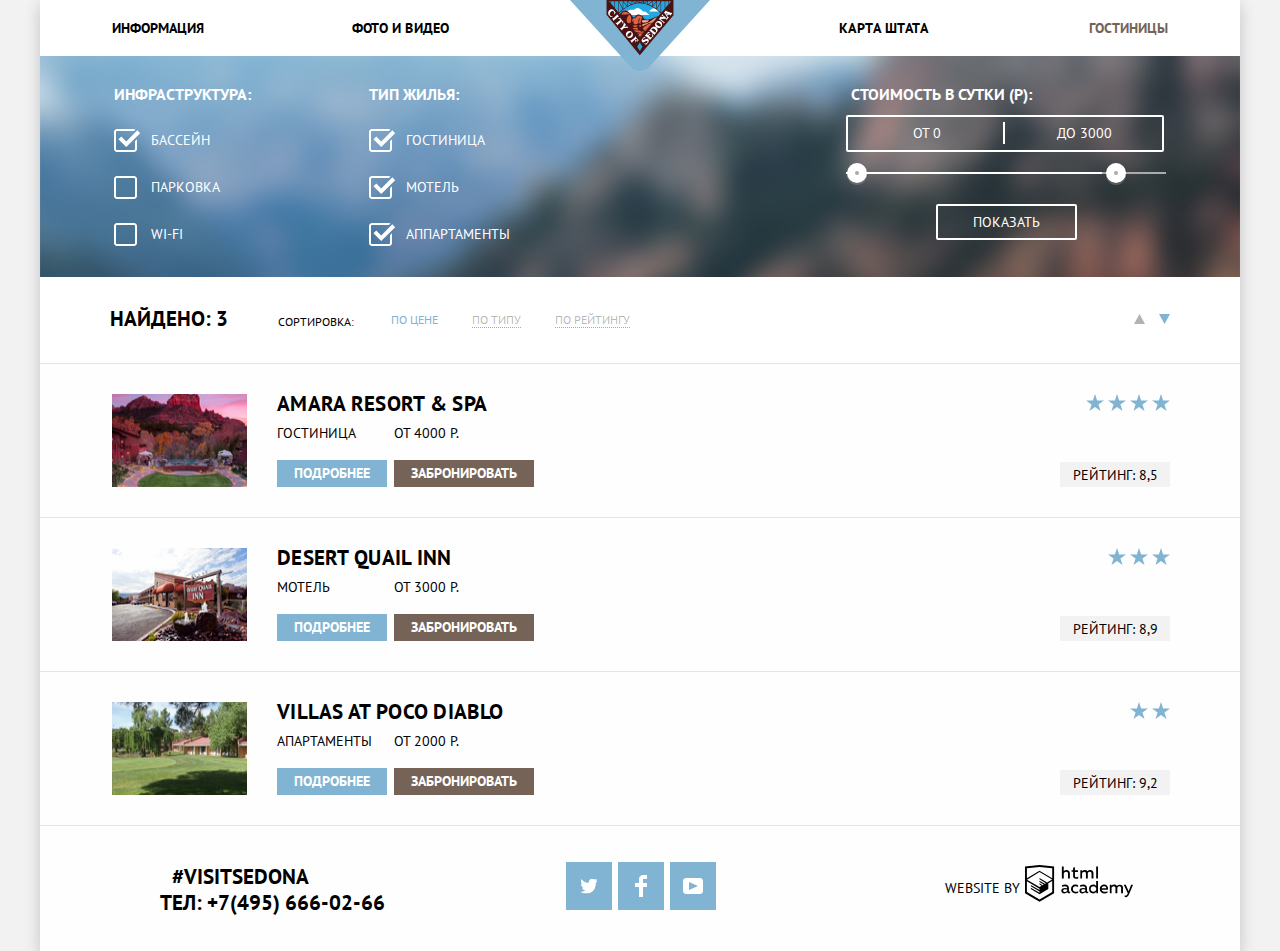
==== commit e13c123a: "внесены изменения в разметку, названия alt" ====
--- a/hotels.html
+++ b/hotels.html
@@ -15,7 +15,7 @@
     <header>
       <nav class="main-navigation">
         <div class="logo">
-          <a href="index.html"><img src="img/main-logo.svg" alt="Лого" width="140" height="71"></a>
+          <a href="index.html"><img src="img/main-logo.svg" alt="логотип сайта города Sedona" width="140" height="71"></a>
         </div>
         <ul class="site-navigation">
           <li><a href="#">Информация</a></li>
@@ -99,7 +99,7 @@
         <h2 class="visually-hidden">Доступные гостиницы</h2>
         <ul class="hotels-list">
           <li>
-            <img src="img/amara-resort.jpg" alt="hotel Amara Resort & Spa" width="135" height="90">
+            <img src="img/amara-resort.jpg" alt="отель амара ресорт и спа" width="135" height="90">
             <div class="info-hotel">
               <a href="#" class="hotel-name">
                 <h3>Amara Resort & Spa</h3>
@@ -128,7 +128,7 @@
           </li>
 
           <li>
-            <img src="img/desert-quail-inn.jpg" alt="hotel Desert Quail Inn" width="135" height="90">
+            <img src="img/desert-quail-inn.jpg" alt="отель дезерт квеил инн" width="135" height="90">
             <div class="info-hotel">
               <a href="#" class="hotel-name">
                 <h3>Desert Quail Inn</h3>
@@ -156,14 +156,14 @@
           </li>
 
           <li>
-            <img src="img/villas-poco-diablo.jpg" alt="Villas at Poco Diablo" width="135" height="90">
+            <img src="img/villas-poco-diablo.jpg" alt="вилла у поко диабло" width="135" height="90">
             <div class="info-hotel">
               <a href="#" class="hotel-name">
                 <h3>Villas at Poco Diablo</h3>
               </a>
 
               <div class="housing-type">
-                <span>Аппартаменты</span>
+                <span>Апартаменты</span>
                 <a href="#" class="booking-details-button">Подробнее</a>
               </div>
 
--- a/css/style.min.css
+++ b/css/style.min.css
@@ -1 +1 @@
-html{-webkit-box-sizing:border-box;box-sizing:border-box}*,*::before,*::after{-webkit-box-sizing:inherit;box-sizing:inherit}.visually-hidden{position:absolute;width:1px;height:1px;margin:-1px;border:0;padding:0;clip:rect(0 0 0 0);overflow:hidden}body{margin:0;padding:0;font-family:"PT Sans","Arial",sans-serif;font-size:14px;line-height:21px;font-weight:400;text-align:center;text-transform:uppercase;color:#000;background-color:#f2f2f2}a{text-decoration:none}.button{font-size:21px;line-height:26px;font-weight:700;color:#fff;border:0;border-width:0;text-transform:uppercase}.site-navigation,.social-list,.sort-list,.hotels-list{list-style:none}img{max-width:100%;height:auto}.header-index{position:absolute;top:0;width:1200px}.main-navigation{position:relative;height:56px;background-color:#fff}.logo{position:absolute;top:0;left:50%;-webkit-transform:translate(-50%,0);-ms-transform:translate(-50%,0);transform:translate(-50%,0);z-index:1000}.site-navigation{display:-webkit-box;display:-ms-flexbox;display:flex;-ms-flex-wrap:wrap;flex-wrap:wrap;-webkit-box-align:center;-ms-flex-align:center;align-items:center;margin:0;padding:15px 72px 0 72px;background-color:#fff}.site-navigation li{font-size:14px;font-weight:700;line-height:26px;width:240px;padding-bottom:15px}.site-navigation li:nth-child(4n+1){text-align:left}.site-navigation li:nth-child(4n+2){text-align:left;margin-right:48px;letter-spacing:.19px}.site-navigation li:nth-child(4n+3){text-align:right;margin-left:48px;letter-spacing:.5px}.site-navigation li:nth-child(4n+4){text-align:right}.site-navigation a{color:#000}.site-navigation a:hover,.site-navigation a:focus{color:#81b3d2}.site-navigation a:active{color:rgba(0,0,0,.3)}.site-navigation .current-page{color:#766357}.page-wrapper{width:1200px;margin:0 auto;-webkit-box-shadow:0 5px 15px 0 rgba(0,11,11,.2);box-shadow:0 5px 15px 0 rgba(0,11,11,.2);position:relative}.intro{background-color:#40759e;background-image:url(../img/polygon.png),url(../img/intro-bg.jpg);background-position:center 507px,top center;background-repeat:no-repeat,no-repeat;min-height:725px}.intro img{margin:132px auto 27px auto}.text-intro{background-color:#fff;margin-top:47px;padding-top:60px}.text-intro .title-intro{font-size:21px;line-height:26px;font-weight:700;padding:0 340px 29px 340px;margin:0 auto}.text-intro p{line-height:26px;margin:0 auto;padding-bottom:50px}.additional-features{background-color:#fff}.additional-features .feature{min-height:330px;max-width:400px}.additional-features .housing{background-image:url(../img/icon-housing.svg);background-position:center 60px;background-repeat:no-repeat}.additional-features .meal{background-image:url(../img/icon-burger.svg);background-position:center 61px;background-repeat:no-repeat}.additional-features .souvenirs{background-image:url(../img/icon-gift.svg);background-position:center 57px;background-repeat:no-repeat}.feature-housing-description{margin-left:30px;margin-right:30px}.feature-meal-description{margin-left:15px;margin-right:15px}.real-town h2,.devil-bridge h2{font-size:21px;font-weight:700;line-height:21px;padding:33px 110px 8px 110px}.real-town .feature-description{padding:7px 60px 0 60px}.devil-bridge .feature-description{padding:7px 39px 0 39px}.additional-features h2{padding-top:145px;margin-bottom:0}.additional-features p{padding:25px 40px 0 40px;margin-top:0}.features{position:relative;z-index:3}.features h2{margin-top:0;padding:48px 130px 10px 130px;text-align:center}.features p{padding:8px 75px}.features p:not.feature:nth-child(2) p{padding:0 65px}.real-town,.additional-features,.devil-bridge,.features{display:-webkit-box;display:-ms-flexbox;display:flex;-ms-flex-wrap:wrap;flex-wrap:wrap}.real-town .info,.devil-bridge .info{color:#fff;background-color:#81b3d2;min-height:256px;width:400px}.features{background-color:#eee}.features .feature{min-height:256px;width:400px}.booking{max-width:1200px;background-color:#fff;margin:0 auto;position:relative}.map{background-image:url(../img/map.png);background-position:bottom center;background-repeat:no-repeat}.booking h2{font-size:30px;line-height:36px;font-weight:700;padding-top:52px;margin-top:0;margin-bottom:0;position:relative;z-index:3;background-color:#fff}.booking p{padding-top:24px;padding-bottom:47px;margin-top:0;margin-bottom:0;line-height:24px;position:relative;z-index:3;background-color:#fff}.booking .openform-button{background-color:#766357;padding:30px 100px;position:relative;z-index:3;border:none;width:568px}.booking .openform-button:hover,.booking .openform-button:focus{background-color:#604e43}.booking .openform-button:active{color:rgba(255,255,255,.3);background-color:#503e33}.search-form{background-color:#fff;padding:55px 54px 54px 54px;display:-webkit-box;display:-ms-flexbox;display:flex;position:absolute;top:293px;left:50%;margin:0 auto;-webkit-transform:translate(-50%,0);-ms-transform:translate(-50%,0);transform:translate(-50%,0);-webkit-box-shadow:0 7px 15px 0 rgba(0,1,1,.15);box-shadow:0 7px 15px 0 rgba(0,1,1,.15);display:block;z-index:2;width:568px}.checkin-container,.checkout-container,.number-container{margin-bottom:29px;max-width:460px;height:38px;display:-webkit-box;display:-ms-flexbox;display:flex;-webkit-box-align:center;-ms-flex-align:center;align-items:center;-ms-flex-wrap:wrap;flex-wrap:wrap}.number-container{-webkit-box-pack:justify;-ms-flex-pack:justify;justify-content:space-between}.adults-container,.children-container{display:-webkit-box;display:-ms-flexbox;display:flex;width:226px;-webkit-box-align:center;-ms-flex-align:center;align-items:center;text-align:left}.children-container{-webkit-box-pack:end;-ms-flex-pack:end;justify-content:flex-end}.search-form label{line-height:26px;font-weight:700}.checkin-container label{width:112px;text-align:left}.checkout-container label{width:112px;text-align:left}.adults-container label{width:112px}.children-container label{width:112px;padding-right:27px;text-align:right}.search-form input::-webkit-input-placeholder{color:#000;font-size:14px;line-height:26px;font-weight:700;background-color:#f2f2f2;outline:none;border:none}.search-form input::-moz-placeholder{color:#000;font-size:14px;line-height:26px;font-weight:700;background-color:#f2f2f2;outline:none;border:none}.search-form input:-ms-input-placeholder{color:#000;font-size:14px;line-height:26px;font-weight:700;background-color:#f2f2f2;outline:none;border:none;width:308px}.search-form input::-ms-input-placeholder{color:#000;font-size:14px;line-height:26px;font-weight:700;background-color:#f2f2f2;outline:none;border:none;width:308px}.search-form input{color:#000;font-size:14px;line-height:26px;font-weight:700;background-color:#f2f2f2;outline:none;border:none;padding:6px 0 14px 6px;width:308px}.search-form input::-webkit-input-placeholder{color:#000;font-size:14px;line-height:26px;font-weight:700;background-color:#f2f2f2;outline:none;border:none}.search-form input::-moz-placeholder{color:#000;font-size:14px;line-height:26px;font-weight:700;background-color:#f2f2f2;outline:none;border:none}.search-form input:-ms-input-placeholder{color:#000;font-size:14px;line-height:26px;font-weight:700;background-color:#f2f2f2;outline:none;border:none;width:308px}.search-form input::-ms-input-placeholder{color:#000;font-size:14px;line-height:26px;font-weight:700;background-color:#f2f2f2;outline:none;border:none;width:308px}.search-form input:hover::-webkit-input-placeholder{background-color:#ebebeb}.search-form input:hover::-moz-placeholder{background-color:#ebebeb}.search-form input:hover:-ms-input-placeholder{background-color:#ebebeb}.search-form input:hover::-ms-input-placeholder{background-color:#ebebeb}.search-form input:hover[type=text],.search-form input:hover[type=number],.search-form input:hover::placeholder{background-color:#ebebeb}.search-form input:hover::-webkit-input-placeholder{background-color:#ebebeb}.search-form input:hover::-moz-placeholder{background-color:#ebebeb}.search-form input:hover:-ms-input-placeholder{background-color:#ebebeb}.search-form input:hover::-ms-input-placeholder{background-color:#ebebeb}.search-form input:focus::-webkit-input-placeholder{background-color:#fff;outline:2px solid #f2f2f2}.search-form input:focus::-moz-placeholder{background-color:#fff;outline:2px solid #f2f2f2}.search-form input:focus:-ms-input-placeholder{background-color:#fff;outline:2px solid #f2f2f2}.search-form input:focus::-ms-input-placeholder{background-color:#fff;outline:2px solid #f2f2f2}.search-form input:focus[type=text],.search-form input:focus[type=number],.search-form input:focus::placeholder{background-color:#fff;outline:2px solid #f2f2f2}.search-form input:focus::-webkit-input-placeholder{background-color:#fff;outline:2px solid #f2f2f2}.search-form input:focus::-moz-placeholder{background-color:#fff;outline:2px solid #f2f2f2}.search-form input:focus:-ms-input-placeholder{background-color:#fff;outline:2px solid #f2f2f2}.search-form input:focus::-ms-input-placeholder{background-color:#fff;outline:2px solid #f2f2f2}.search-form input::-webkit-input-placeholder{width:308px;padding:6px 0 6px 6px}.search-form input::-moz-placeholder{width:308px;padding:6px 0 6px 6px}.search-form input:-ms-input-placeholder{width:308px;padding:6px 0 6px 6px}.search-form input::-ms-input-placeholder{width:308px;padding:6px 0 6px 6px}.search-form input[type=text],.search-form input::placeholder{width:308px;padding:6px 0 6px 16px}.search-form input::-webkit-input-placeholder{width:308px;padding:6px 0}.search-form input::-moz-placeholder{width:308px;padding:6px 0}.search-form input:-ms-input-placeholder{width:308px;padding:6px 0}.search-form input::-ms-input-placeholder{width:308px;padding:6px 0}.search-form input::placeholder{padding-left:12px}.search-form input::-webkit-input-placeholder{padding-left:12px}.search-form input::-moz-placeholder{padding-left:12px}.search-form input:-ms-input-placeholder{padding-left:12px}.search-form input::-ms-input-placeholder{padding-left:12px}.search-form input[type=number]{width:38px;height:38px;text-align:center;margin-left:0;padding:0;-moz-appearance:textfield}input::-webkit-outer-spin-button,input::-webkit-inner-spin-button{-webkit-appearance:none;margin:0}.calendar-button svg{fill:#a9a9a9}.calendar-button:hover svg{fill:#000}.calendar-button:active svg{fill:#81b3d2}.calendar-button,.button-minus,.button-plus{border:none;outline:none;height:38px;width:38px;position:relative}.button-minus::after,.button-plus::after,.button-plus::before{position:absolute;top:18px;left:15px;content:'';display:block;width:12px;height:3px;background-color:#a9a9a9}.button-plus::before{-webkit-transform:rotate(90deg);-ms-transform:rotate(90deg);transform:rotate(90deg)}.button-minus:hover:after,.button-plus:hover:before,.button-plus:hover:after{background-color:#000}.button-minus:active:after,.button-plus:active:before,.button-plus:active:after{background-color:#81b3d2}.search-form .sendform-button{margin-top:26px;background-color:#81b3d2;padding:16px 0;width:100%}.search-form .sendform-button:hover,.search-form .sendform-button:focus{background-color:#669ec0}.search-form .sendform-button:active{color:rgba(255,255,255,.3);background-color:#5496bd}@-webkit-keyframes bounce{from{-webkit-transform:translate(-50%,-400px);transform:translate(-50%,-400px)}to{-webkit-transform:translate(-50%,0);transform:translate(-50%,0)}}@keyframes bounce{from{-webkit-transform:translate(-50%,-400px);transform:translate(-50%,-400px)}to{-webkit-transform:translate(-50%,0);transform:translate(-50%,0)}}@-webkit-keyframes shake{0%,100%{-webkit-transform:translateX(-50%);transform:translateX(-50%)}10%,30%,50%,70%,90%{-webkit-transform:translateX(-51%);transform:translateX(-51%)}20%,40%,60%,80%{-webkit-transform:translateX(-49%);transform:translateX(-49%)}}@keyframes shake{0%,100%{-webkit-transform:translateX(-50%);transform:translateX(-50%)}10%,30%,50%,70%,90%{-webkit-transform:translateX(-51%);transform:translateX(-51%)}20%,40%,60%,80%{-webkit-transform:translateX(-49%);transform:translateX(-49%)}}.search-form-show{display:block;-webkit-animation:bounce 0.6s;animation:bounce 0.6s}.search-form-hide{display:none}.search-form-error{-webkit-animation:shake 0.6s;animation:shake 0.6s}.footer-index{position:absolute;bottom:0;width:1200px;-webkit-box-shadow:0 5px 15px 0 rgba(0,11,11,.2);box-shadow:0 5px 15px 0 rgba(0,11,11,.2)}footer{background-color:rgba(255,255,255,.9);display:-webkit-box;display:-ms-flexbox;display:flex;-ms-flex-wrap:wrap;flex-wrap:wrap;-webkit-box-pack:justify;-ms-flex-pack:justify;justify-content:space-between;-webkit-box-align:center;-ms-flex-align:center;align-items:center}.contacts{padding-left:120px}.contacts .hashtag{margin-top:38px;margin-bottom:0;padding-left:12px}.contacts .tel{margin-top:0;margin-bottom:35px}footer .hashtag,footer .tel{font-size:21px;line-height:26px;font-weight:700;color:#000;text-align:left}.tel a[href^="tel:"]{color:#000}.social-list{display:-webkit-box;display:-ms-flexbox;display:flex;-ms-flex-wrap:wrap;flex-wrap:wrap;-webkit-box-pack:justify;-ms-flex-pack:justify;justify-content:space-between;padding-left:0;padding-right:42px;padding-bottom:5px;-webkit-box-align:center;-ms-flex-align:center;align-items:center}.social-icon{display:block;width:46px;height:48px;fill:#fff;background-color:#81b3d2;position:relative;margin-right:6px}.social-icon img{position:absolute;top:50%;left:50%;-webkit-transform:translate(-50%,-50%);-ms-transform:translate(-50%,-50%);transform:translate(-50%,-50%)}.social-icon:hover,.social-icon:focus{background-color:#669ec0}.social-icon:active{background-color:#5496bd}.social-icon:active img{opacity:.3}.copyright{display:-webkit-box;display:-ms-flexbox;display:flex;-ms-flex-wrap:wrap;flex-wrap:wrap;-webkit-box-align:center;-ms-flex-align:center;align-items:center;padding-right:100px}.copyright p{line-height:26px;display:block;margin-right:5px}.copyright-link:hover svg{fill:#81b3d2}.copyright-link:active svg{fill:#bdbbbc}.filter{background-color:#81b3d2;background-image:url(../img/filter-bg.jpg);background-position:top center;background-repeat:no-repeat;color:#fff;line-height:21px;min-height:217px}.filter h1{margin-top:0}.filter-form{padding:28px 72px 17px 72px;display:-webkit-box;display:-ms-flexbox;display:flex;-ms-flex-wrap:wrap;flex-wrap:wrap}.filter legend{font-size:16px;font-weight:700;line-height:21px;padding-left:-6px}.filter .infrastructure,.filter .housing-type{border:none;text-align:left;margin-right:105px;padding-left:0}.filter .price-indicator{border:none;margin-left:auto;padding:0;min-width:330px;padding-top:10px;padding-left:14px}.infrastructure label,.housing-type label{padding-left:37px;padding-top:20px;padding-bottom:6px;display:block;position:relative;cursor:pointer;-webkit-user-select:none;-moz-user-select:none;-ms-user-select:none;user-select:none}.filter .infrastructure,.filter .housing-type{position:relative}.infrastructure input:checked+label::before,.housing-type input:checked+label::before{content:url(../img/checkbox-on.svg);margin-right:12px;margin-left:15px;position:absolute;top:40%;left:-15px}.infrastructure label::before,.housing-type label::before{content:url(../img/checkbox-off.svg);margin-right:12px;margin-left:15px;position:absolute;top:40%;left:-15px}.infrastructure input:disabled+label::before,.housing-type input:disabled+label::before{-webkit-filter:brightness(0) opacity(.2);filter:brightness(0) opacity(.2)}input[type="checkbox"],input[type="range"]{display:none}.input-type-range{margin-top:20px;width:320px;height:2px;background-color:#ababab;display:block;position:relative}.input-type-range .bar{width:80%;height:2px;background-color:#fff}.range-button-left::before{display:block;content:url(../img/filter-button.svg);width:20px;height:23px;position:absolute;top:-9px;left:1px;cursor:pointer}.range-button-left:hover::before,.range-button-right:hover::before{-webkit-transform:scale(1.1,1.1);-ms-transform:scale(1.1,1.1);transform:scale(1.1,1.1)}.range-button-right::before{display:block;content:url(../img/filter-button.svg);width:20px;height:23px;position:absolute;top:-9px;left:260px;cursor:pointer}.price-indicator .cost-per-day{padding-top:0;text-align:left;padding-left:5px}.price-container{border:2px solid #fff;border-radius:2px;width:318px;padding:6px 50px 6px 65px;position:relative;display:-webkit-box;display:-ms-flexbox;display:flex;-webkit-box-pack:justify;-ms-flex-pack:justify;justify-content:space-between}.price-container .min-price{padding-right:97px}.price-container .min-price::after{content:"";width:2px;height:22px;background-color:#fff;display:block;position:absolute;top:5px;left:155px}.price-container span{display:inline-block;vertical-align:baseline}.filter-button{font-size:14px;font-weight:400;line-height:21px;background-color:transparent;border:2px solid #fff;padding:5.5px 35px;margin-top:30px;border-radius:2px}.filter .filter-button:hover{color:#000;background-color:#fff}.sort{background-color:#fff;display:-webkit-box;display:-ms-flexbox;display:flex;-ms-flex-wrap:wrap;flex-wrap:wrap;-webkit-box-align:center;-ms-flex-align:center;align-items:center;padding:18px 70px 19px 70px}.sort-list{padding-left:0}.sort .sort-list>li{display:inline;padding-top:7px}.sort p:first-child{font-size:21px;font-weight:700;line-height:26px;margin-top:0;margin-bottom:0}.sort .label-sort,.sort-list li{font-size:12px;line-height:18px}.label-sort{padding-top:5px;padding-left:50px;padding-right:37px}.sort li{padding-top:2px;padding-right:30px}.sort .sort-pointer{margin-left:auto}.sort-list a{color:rgba(0,0,0,.3);border-bottom:1px dotted #81b3d2}.sort-list a:hover,.sort-list a:focus{color:#81b3d2}.sort-list a:active{color:#000;border-bottom:none}.sort-list .current{color:#81b3d2;border-bottom:none}.sort-pointer svg{fill:rgba(0,0,0,.3)}.sort-pointer-link:hover svg{fill:#231f20}.sort-pointer-link:active svg{fill:#81b3d2}.sort-pointer-current svg{fill:#81b3d2;margin-left:10px}.hotels-available{background-color:#fefefe;padding:0}.hotels-available h2{padding-top:0;margin-top:0}.hotels-list{padding-left:0;margin:0}.hotels-list li{display:-webkit-box;display:-ms-flexbox;display:flex;-ms-flex-wrap:wrap;flex-wrap:wrap;padding:30px 70px 30px 72px;border-bottom:1px solid #e5e5e5}.hotels-list li:first-child{border-top:1px solid #e5e5e5}.hotels-list img,.hotels-list .info-hotel,.hotels-list .rating{display:inline-block;vertical-align:baseline}.info-hotel{margin-left:30px}.hotel-name h3{font-size:21px;font-weight:700;line-height:26px;color:#000;margin:0 auto;margin-bottom:2px;text-align:left;display:block}.housing-type,.booking-price{text-align:left;display:inline-block;margin-right:3px;vertical-align:baseline}.housing-type span,.booking-price span{text-align:left;margin-bottom:10px}.hotel-name:hover{color:#81b3d2}.hotel-name:active{color:rgba(0,0,0,.3)}.booking-details-button,.start-booking-button{font-weight:700;line-height:21px;color:#fff;text-align:center;margin-top:17px;display:block}.hotels-list.booking-details-button,.hotels-list.start-booking-button{color:#fff}.booking-details-button{background:#81b3d2;padding:3px 17px}.booking-details-button:hover,.booking-details-button:focus{background:#669ec0}.booking-details-button:active{color:rgba(255,255,255,.3);background:#5496bd}.start-booking-button{background:#766357;padding:3px 17px}.start-booking-button:hover,.start-booking-button:focus{background:#604e43}.start-booking-button:active{color:rgba(255,255,255,.3);background:#503e33}.rating{width:110px;height:27px;height:24.5px;background-color:#f2f2f2;padding-top:3px}.rating-container{margin-left:auto;display:-webkit-box;display:-ms-flexbox;display:flex;-webkit-box-pack:justify;-ms-flex-pack:justify;justify-content:space-between;-webkit-box-orient:vertical;-webkit-box-direction:normal;-ms-flex-direction:column;flex-direction:column}.icon-star-container{text-align:right}.rating-container .icon-star:after{content:url(../img/icon-star.svg)}+html{-webkit-box-sizing:border-box;box-sizing:border-box}*,*::before,*::after{-webkit-box-sizing:inherit;box-sizing:inherit}.visually-hidden{position:absolute;width:1px;height:1px;margin:-1px;border:0;padding:0;clip:rect(0 0 0 0);overflow:hidden}body{margin:0;padding:0;font-family:"PT Sans","Arial",sans-serif;font-size:14px;line-height:21px;font-weight:400;text-align:center;text-transform:uppercase;color:#000;background-color:#f2f2f2}a{text-decoration:none}.button{font-size:21px;line-height:26px;font-weight:700;color:#fff;border:0;border-width:0;text-transform:uppercase}.site-navigation,.social-list,.sort-list,.hotels-list{list-style:none}img{max-width:100%;height:auto}.header-index{position:absolute;top:0;width:1200px}.main-navigation{position:relative;height:56px;background-color:#fff}.logo{position:absolute;top:0;left:50%;-webkit-transform:translate(-50%,0);-ms-transform:translate(-50%,0);transform:translate(-50%,0);z-index:1000}.site-navigation{display:-webkit-box;display:-ms-flexbox;display:flex;-ms-flex-wrap:wrap;flex-wrap:wrap;-webkit-box-align:center;-ms-flex-align:center;align-items:center;margin:0;padding:15px 72px 0 72px;background-color:#fff}.site-navigation li{font-size:14px;font-weight:700;line-height:26px;width:240px;padding-bottom:15px}.site-navigation li:nth-child(4n+1){text-align:left}.site-navigation li:nth-child(4n+2){text-align:left;margin-right:48px;letter-spacing:.19px}.site-navigation li:nth-child(4n+3){text-align:right;margin-left:48px;letter-spacing:.5px}.site-navigation li:nth-child(4n+4){text-align:right}.site-navigation a{color:#000}.site-navigation a:hover,.site-navigation a:focus{color:#81b3d2}.site-navigation a:active{color:rgba(0,0,0,.3)}.site-navigation .current-page{color:#766357}.page-wrapper{width:1200px;margin:0 auto;-webkit-box-shadow:0 5px 15px 0 rgba(0,11,11,.2);box-shadow:0 5px 15px 0 rgba(0,11,11,.2);position:relative}.intro{background-color:#40759e;background-image:url(../img/polygon.png),url(../img/intro-bg.jpg);background-position:center 507px,top center;background-repeat:no-repeat,no-repeat;min-height:725px}.intro img{margin:132px auto 27px auto}.text-intro{background-color:#fff;margin-top:47px;padding-top:60px}.text-intro .title-intro{font-size:21px;line-height:26px;font-weight:700;padding:0 340px 29px 340px;margin:0 auto}.text-intro p{line-height:26px;margin:0 auto;padding-bottom:50px}.additional-features{background-color:#fff}.additional-features .feature{min-height:330px;max-width:400px}.additional-features .housing{background-image:url(../img/icon-housing.svg);background-position:center 60px;background-repeat:no-repeat}.additional-features .meal{background-image:url(../img/icon-burger.svg);background-position:center 61px;background-repeat:no-repeat}.additional-features .souvenirs{background-image:url(../img/icon-gift.svg);background-position:center 57px;background-repeat:no-repeat}.feature-housing-description{margin-left:30px;margin-right:30px}.feature-meal-description{margin-left:15px;margin-right:15px}.real-town h2,.devil-bridge h2{font-size:21px;font-weight:700;line-height:21px;padding:33px 110px 8px 110px}.real-town .feature-description{padding:7px 60px 0 60px}.devil-bridge .feature-description{padding:7px 39px 0 39px}.additional-features h2{padding-top:145px;margin-bottom:0}.additional-features p{padding:25px 40px 0 40px;margin-top:0}.features{position:relative;z-index:3}.features h2{margin-top:0;padding:48px 130px 10px 130px;text-align:center}.features p{padding:8px 75px}.features p:not.feature:nth-child(2) p{padding:0 65px}.real-town,.additional-features,.devil-bridge,.features{display:-webkit-box;display:-ms-flexbox;display:flex;-ms-flex-wrap:wrap;flex-wrap:wrap}.real-town .info,.devil-bridge .info{color:#fff;background-color:#81b3d2;min-height:256px;width:400px}.features{background-color:#eee}.features .feature{min-height:256px;width:400px}.booking{max-width:1200px;background-color:#fff;margin:0 auto;position:relative}.map{background-image:url(../img/map.png);background-position:bottom center;background-repeat:no-repeat}.booking h2{font-size:30px;line-height:36px;font-weight:700;padding-top:52px;margin-top:0;margin-bottom:0;position:relative;z-index:3;background-color:#fff}.booking p{padding-top:24px;padding-bottom:47px;margin-top:0;margin-bottom:0;line-height:24px;position:relative;z-index:3;background-color:#fff}.booking .openform-button{background-color:#766357;padding:30px 100px;position:relative;z-index:3;border:none;width:568px}.booking .openform-button:hover,.booking .openform-button:focus{background-color:#604e43}.booking .openform-button:active{color:rgba(255,255,255,.3);background-color:#503e33}.search-form{background-color:#fff;padding:55px 54px 54px 54px;display:-webkit-box;display:-ms-flexbox;display:flex;position:absolute;top:293px;left:50%;margin:0 auto;-webkit-transform:translate(-50%,0);-ms-transform:translate(-50%,0);transform:translate(-50%,0);-webkit-box-shadow:0 7px 15px 0 rgba(0,1,1,.15);box-shadow:0 7px 15px 0 rgba(0,1,1,.15);display:block;z-index:2;width:568px}.checkin-container,.checkout-container,.number-container{margin-bottom:29px;max-width:460px;height:38px;display:-webkit-box;display:-ms-flexbox;display:flex;-webkit-box-align:center;-ms-flex-align:center;align-items:center;-ms-flex-wrap:wrap;flex-wrap:wrap}.number-container{-webkit-box-pack:justify;-ms-flex-pack:justify;justify-content:space-between}.adults-container,.children-container{display:-webkit-box;display:-ms-flexbox;display:flex;width:226px;-webkit-box-align:center;-ms-flex-align:center;align-items:center;text-align:left}.children-container{-webkit-box-pack:end;-ms-flex-pack:end;justify-content:flex-end}.search-form label{line-height:26px;font-weight:700}.checkin-container label{width:112px;text-align:left}.checkout-container label{width:112px;text-align:left}.adults-container label{width:112px}.children-container label{width:112px;padding-right:27px;text-align:right}.search-form input::-webkit-input-placeholder{color:#000;font-size:14px;line-height:26px;font-weight:700;background-color:#f2f2f2;outline:none;border:none}.search-form input::-moz-placeholder{color:#000;font-size:14px;line-height:26px;font-weight:700;background-color:#f2f2f2;outline:none;border:none}.search-form input:-ms-input-placeholder{color:#000;font-size:14px;line-height:26px;font-weight:700;background-color:#f2f2f2;outline:none;border:none;width:308px}.search-form input::-ms-input-placeholder{color:#000;font-size:14px;line-height:26px;font-weight:700;background-color:#f2f2f2;outline:none;border:none;width:308px}.search-form input{color:#000;font-size:14px;line-height:26px;font-weight:700;background-color:#f2f2f2;outline:none;border:none;padding:6px 0 14px 6px;width:308px}.search-form input::-webkit-input-placeholder{color:#000;font-size:14px;line-height:26px;font-weight:700;background-color:#f2f2f2;outline:none;border:none}.search-form input::-moz-placeholder{color:#000;font-size:14px;line-height:26px;font-weight:700;background-color:#f2f2f2;outline:none;border:none}.search-form input:-ms-input-placeholder{color:#000;font-size:14px;line-height:26px;font-weight:700;background-color:#f2f2f2;outline:none;border:none;width:308px}.search-form input::-ms-input-placeholder{color:#000;font-size:14px;line-height:26px;font-weight:700;background-color:#f2f2f2;outline:none;border:none;width:308px}.search-form input:hover::-webkit-input-placeholder{background-color:#ebebeb}.search-form input:hover::-moz-placeholder{background-color:#ebebeb}.search-form input:hover:-ms-input-placeholder{background-color:#ebebeb}.search-form input:hover::-ms-input-placeholder{background-color:#ebebeb}.search-form input:hover[type=text],.search-form input:hover[type=number],.search-form input:hover::placeholder{background-color:#ebebeb}.search-form input:hover::-webkit-input-placeholder{background-color:#ebebeb}.search-form input:hover::-moz-placeholder{background-color:#ebebeb}.search-form input:hover:-ms-input-placeholder{background-color:#ebebeb}.search-form input:hover::-ms-input-placeholder{background-color:#ebebeb}.search-form input:focus::-webkit-input-placeholder{background-color:#fff;outline:2px solid #f2f2f2}.search-form input:focus::-moz-placeholder{background-color:#fff;outline:2px solid #f2f2f2}.search-form input:focus:-ms-input-placeholder{background-color:#fff;outline:2px solid #f2f2f2}.search-form input:focus::-ms-input-placeholder{background-color:#fff;outline:2px solid #f2f2f2}.search-form input:focus[type=text],.search-form input:focus[type=number],.search-form input:focus::placeholder{background-color:#fff;outline:2px solid #f2f2f2}.search-form input:focus::-webkit-input-placeholder{background-color:#fff;outline:2px solid #f2f2f2}.search-form input:focus::-moz-placeholder{background-color:#fff;outline:2px solid #f2f2f2}.search-form input:focus:-ms-input-placeholder{background-color:#fff;outline:2px solid #f2f2f2}.search-form input:focus::-ms-input-placeholder{background-color:#fff;outline:2px solid #f2f2f2}.search-form input::-webkit-input-placeholder{width:308px;padding:6px 0 6px 6px}.search-form input::-moz-placeholder{width:308px;padding:6px 0 6px 6px}.search-form input:-ms-input-placeholder{width:308px;padding:6px 0 6px 6px}.search-form input::-ms-input-placeholder{width:308px;padding:6px 0 6px 6px}.search-form input[type=text],.search-form input::placeholder{width:308px;padding:6px 0 6px 16px}.search-form input::-webkit-input-placeholder{width:308px;padding:6px 0}.search-form input::-moz-placeholder{width:308px;padding:6px 0}.search-form input:-ms-input-placeholder{width:308px;padding:6px 0}.search-form input::-ms-input-placeholder{width:308px;padding:6px 0}.search-form input::placeholder{padding-left:12px}.search-form input::-webkit-input-placeholder{padding-left:12px}.search-form input::-moz-placeholder{padding-left:12px}.search-form input:-ms-input-placeholder{padding-left:12px}.search-form input::-ms-input-placeholder{padding-left:12px}.search-form input[type=number]{width:38px;height:38px;text-align:center;margin-left:0;padding:0;-moz-appearance:textfield}input::-webkit-outer-spin-button,input::-webkit-inner-spin-button{-webkit-appearance:none;margin:0}.calendar-button svg{fill:#a9a9a9}.calendar-button:hover svg{fill:#000}.calendar-button:active svg{fill:#81b3d2}.calendar-button,.button-minus,.button-plus{border:none;outline:none;height:38px;width:38px;position:relative}.button-minus::after,.button-plus::after,.button-plus::before{position:absolute;top:18px;left:15px;content:'';display:block;width:12px;height:3px;background-color:#a9a9a9}.button-plus::before{-webkit-transform:rotate(90deg);-ms-transform:rotate(90deg);transform:rotate(90deg)}.button-minus:hover:after,.button-plus:hover:before,.button-plus:hover:after{background-color:#000}.button-minus:active:after,.button-plus:active:before,.button-plus:active:after{background-color:#81b3d2}.search-form .sendform-button{margin-top:26px;background-color:#81b3d2;padding:16px 0;width:100%}.search-form .sendform-button:hover,.search-form .sendform-button:focus{background-color:#669ec0}.search-form .sendform-button:active{color:rgba(255,255,255,.3);background-color:#5496bd}@-webkit-keyframes bounce{from{-webkit-transform:translate(-50%,-400px);transform:translate(-50%,-400px)}to{-webkit-transform:translate(-50%,0);transform:translate(-50%,0)}}@keyframes bounce{from{-webkit-transform:translate(-50%,-400px);transform:translate(-50%,-400px)}to{-webkit-transform:translate(-50%,0);transform:translate(-50%,0)}}@-webkit-keyframes shake{0%,100%{-webkit-transform:translateX(-50%);transform:translateX(-50%)}10%,30%,50%,70%,90%{-webkit-transform:translateX(-51%);transform:translateX(-51%)}20%,40%,60%,80%{-webkit-transform:translateX(-49%);transform:translateX(-49%)}}@keyframes shake{0%,100%{-webkit-transform:translateX(-50%);transform:translateX(-50%)}10%,30%,50%,70%,90%{-webkit-transform:translateX(-51%);transform:translateX(-51%)}20%,40%,60%,80%{-webkit-transform:translateX(-49%);transform:translateX(-49%)}}.search-form-show{display:block;-webkit-animation:bounce 0.6s;animation:bounce 0.6s}.search-form-hide{display:none}.search-form-error{-webkit-animation:shake 0.6s;animation:shake 0.6s}.footer-index{position:absolute;bottom:0;width:1200px;-webkit-box-shadow:0 5px 15px 0 rgba(0,11,11,.2);box-shadow:0 5px 15px 0 rgba(0,11,11,.2)}footer{background-color:rgba(255,255,255,.9);display:-webkit-box;display:-ms-flexbox;display:flex;-ms-flex-wrap:wrap;flex-wrap:wrap;-webkit-box-pack:justify;-ms-flex-pack:justify;justify-content:space-between;-webkit-box-align:center;-ms-flex-align:center;align-items:center}.contacts{padding-left:120px}.contacts .hashtag{margin-top:38px;margin-bottom:0;padding-left:12px}.contacts .tel{margin-top:0;margin-bottom:35px}footer .hashtag,footer .tel{font-size:21px;line-height:26px;font-weight:700;color:#000;text-align:left}.tel a[href^="tel:"]{color:#000}.social-list{display:-webkit-box;display:-ms-flexbox;display:flex;-ms-flex-wrap:wrap;flex-wrap:wrap;-webkit-box-pack:justify;-ms-flex-pack:justify;justify-content:space-between;padding-left:0;padding-right:42px;padding-bottom:5px;-webkit-box-align:center;-ms-flex-align:center;align-items:center}.social-icon{display:block;width:46px;height:48px;fill:#fff;background-color:#81b3d2;position:relative;margin-right:6px}.social-icon img{position:absolute;top:50%;left:50%;-webkit-transform:translate(-50%,-50%);-ms-transform:translate(-50%,-50%);transform:translate(-50%,-50%)}.social-icon:hover,.social-icon:focus{background-color:#669ec0}.social-icon:active{background-color:#5496bd}.social-icon:active img{opacity:.3}.copyright{display:-webkit-box;display:-ms-flexbox;display:flex;-ms-flex-wrap:wrap;flex-wrap:wrap;-webkit-box-align:center;-ms-flex-align:center;align-items:center;padding-right:100px}.copyright p{line-height:26px;display:block;margin-right:5px}.copyright-link:hover svg{fill:#81b3d2}.copyright-link:active svg{fill:#bdbbbc}.filter{background-color:#81b3d2;background-image:url(../img/filter-bg.jpg);background-position:top center;background-repeat:no-repeat;color:#fff;line-height:21px;min-height:217px}.filter h1{margin-top:0}.filter-form{padding:28px 72px 17px 72px;display:-webkit-box;display:-ms-flexbox;display:flex;-ms-flex-wrap:wrap;flex-wrap:wrap}.filter legend{font-size:16px;font-weight:700;line-height:21px;padding-left:-6px}.filter .infrastructure,.filter .housing-type{border:none;text-align:left;margin-right:105px;padding-left:0}.filter .price-indicator{border:none;margin-left:auto;padding:0;min-width:330px;padding-top:10px;padding-left:14px}.infrastructure label,.housing-type label{padding-left:37px;padding-top:20px;padding-bottom:6px;display:block;position:relative;cursor:pointer;-webkit-user-select:none;-moz-user-select:none;-ms-user-select:none;user-select:none}.filter .infrastructure,.filter .housing-type{position:relative}.infrastructure input:checked+label::before,.housing-type input:checked+label::before{content:url(../img/checkbox-on.svg);margin-right:12px;margin-left:15px;position:absolute;top:40%;left:-15px}.infrastructure label::before,.housing-type label::before{content:url(../img/checkbox-off.svg);margin-right:12px;margin-left:15px;position:absolute;top:40%;left:-15px}.infrastructure input:disabled+label::before,.housing-type input:disabled+label::before{-webkit-filter:brightness(0) opacity(.2);filter:brightness(0) opacity(.2)}input[type="checkbox"],input[type="range"]{display:none}.input-type-range{margin-top:20px;width:320px;height:2px;background-color:#ababab;display:block;position:relative}.input-type-range .bar{width:80%;height:2px;background-color:#fff}.range-button-left::before{display:block;content:url(../img/filter-button.svg);width:20px;height:23px;position:absolute;top:-9px;left:1px;cursor:pointer}.range-button-left:hover::before,.range-button-right:hover::before{-webkit-transform:scale(1.1,1.1);-ms-transform:scale(1.1,1.1);transform:scale(1.1,1.1)}.range-button-right::before{display:block;content:url(../img/filter-button.svg);width:20px;height:23px;position:absolute;top:-9px;left:260px;cursor:pointer}.price-indicator .cost-per-day{padding-top:0;text-align:left;padding-left:5px}.price-container{border:2px solid #fff;border-radius:2px;width:318px;padding:6px 50px 6px 65px;position:relative;display:-webkit-box;display:-ms-flexbox;display:flex;-webkit-box-pack:justify;-ms-flex-pack:justify;justify-content:space-between}.price-container .min-price{padding-right:97px}.price-container .min-price::after{content:"";width:2px;height:22px;background-color:#fff;display:block;position:absolute;top:5px;left:155px}.price-container span{display:inline-block;vertical-align:baseline}.filter-button{font-size:14px;font-weight:400;line-height:21px;background-color:transparent;border:2px solid #fff;padding:5.5px 35px;margin-top:30px;border-radius:2px}.filter .filter-button:hover{color:#000;background-color:#fff}.sort{background-color:#fff;display:-webkit-box;display:-ms-flexbox;display:flex;-ms-flex-wrap:wrap;flex-wrap:wrap;-webkit-box-align:center;-ms-flex-align:center;align-items:center;padding:18px 70px 19px 70px}.sort-list{padding-left:0}.sort .sort-list>li{display:inline;padding-top:7px}.sort p:first-child{font-size:21px;font-weight:700;line-height:26px;margin-top:0;margin-bottom:0}.sort .label-sort,.sort-list li{font-size:12px;line-height:18px}.label-sort{padding-top:5px;padding-left:50px;padding-right:37px}.sort li{padding-top:2px;padding-right:30px}.sort .sort-pointer{margin-left:auto}.sort-list a{color:rgba(0,0,0,.3);border-bottom:1px dotted #81b3d2}.sort-list a:hover,.sort-list a:focus{color:#81b3d2}.sort-list a:active{color:#000;border-bottom:none}.sort-list .current{color:#81b3d2;border-bottom:none}.sort-pointer svg{fill:rgba(0,0,0,.3)}.sort-pointer-link:hover svg{fill:#231f20}.sort-pointer-link:active svg{fill:#81b3d2}.sort-pointer-current svg{fill:#81b3d2;margin-left:10px}.hotels-available{background-color:#fefefe;padding:0}.hotels-available h2{padding-top:0;margin-top:0}.hotels-list{padding-left:0;margin:0}.hotels-list li{display:-webkit-box;display:-ms-flexbox;display:flex;-ms-flex-wrap:wrap;flex-wrap:wrap;padding:30px 70px 30px 72px;border-bottom:1px solid #e5e5e5}.hotels-list li:first-child{border-top:1px solid #e5e5e5}.hotels-list .info-hotel,.hotels-list .rating{display:inline-block;vertical-align:baseline}.info-hotel{margin-left:30px}.hotel-name h3{font-size:21px;font-weight:700;line-height:26px;color:#000;margin:0 auto;margin-bottom:3px;text-align:left;letter-spacing:.3px;position:relative;top:-3px}.housing-type,.booking-price{text-align:left;display:inline-block;margin-right:3px;vertical-align:baseline}.housing-type span,.booking-price span{text-align:left;margin-bottom:10px}.hotel-name:hover{color:#81b3d2}.hotel-name:active{color:rgba(0,0,0,.3)}.booking-details-button,.start-booking-button{font-weight:700;line-height:21px;color:#fff;text-align:center;margin-top:16px;display:block}.hotels-list.booking-details-button,.hotels-list.start-booking-button{color:#fff}.booking-details-button{background:#81b3d2;padding:3px 17px}.booking-details-button:hover,.booking-details-button:focus{background:#669ec0}.booking-details-button:active{color:rgba(255,255,255,.3);background:#5496bd}.start-booking-button{background:#766357;padding:3px 17px}.start-booking-button:hover,.start-booking-button:focus{background:#604e43}.start-booking-button:active{color:rgba(255,255,255,.3);background:#503e33}.rating{width:110px;height:27px;height:24.5px;background-color:#f2f2f2;padding-top:3px}.rating-container{margin-left:auto;display:-webkit-box;display:-ms-flexbox;display:flex;-webkit-box-pack:justify;-ms-flex-pack:justify;justify-content:space-between;-webkit-box-orient:vertical;-webkit-box-direction:normal;-ms-flex-direction:column;flex-direction:column}.icon-star-container{text-align:right}.rating-container .icon-star:after{content:url(../img/icon-star.svg)}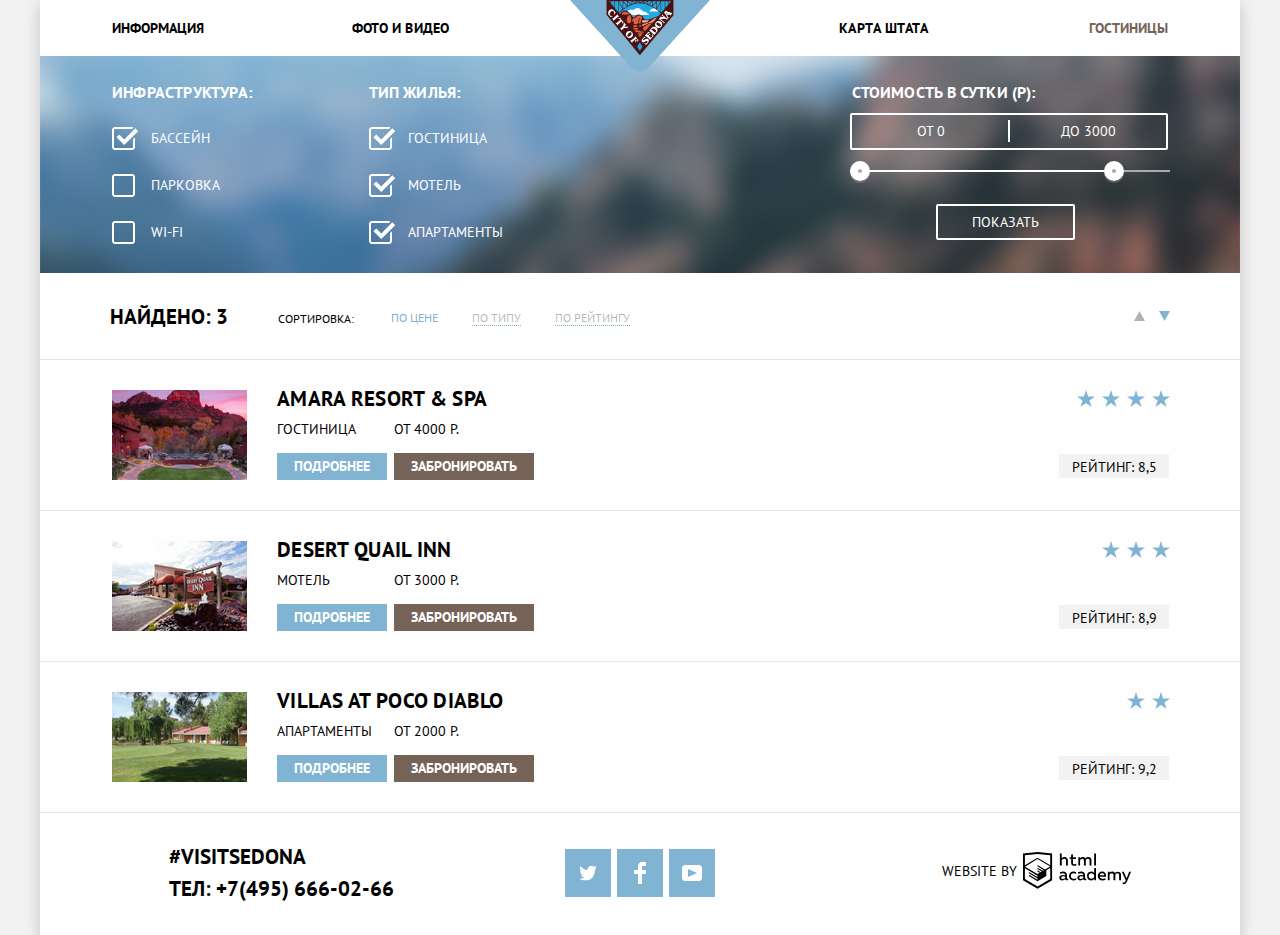
==== commit fe36717c: "Внесены изменения в разметку, в CSS" ====
--- a/hotels.html
+++ b/hotels.html
@@ -6,7 +6,7 @@
   <title>HTML Academy: Седона</title>
   <link href="https://fonts.googleapis.com/css?family=PT+Sans:400,700&display=swap" rel="stylesheet">
   <link href="css/normalize.css" rel="stylesheet">
-  <link href="css/style.min.css" rel="stylesheet">
+  <link href="css/style.css" rel="stylesheet">
 </head>
 
 <body>
@@ -54,7 +54,7 @@
               <label tabindex="0" for="motel">Мотель</label>
 
               <input type="checkbox" id="appartements" name="housing type" class="visually-hidden" checked>
-              <label tabindex="0" for="appartements">Аппартаменты</label>
+              <label tabindex="0" for="appartements">Апартаменты</label>
             </fieldset>
 
             <fieldset class="price-indicator">
--- a/css/style.css
+++ b/css/style.css
@@ -0,0 +1,1284 @@
+html {
+  -webkit-box-sizing: border-box;
+  box-sizing: border-box;
+}
+
+*,
+*::before,
+*::after {
+  -webkit-box-sizing: inherit;
+  box-sizing: inherit;
+}
+
+
+.visually-hidden {
+  position: absolute;
+  width: 1px;
+  height: 1px;
+  margin: -1px;
+  border: 0;
+  padding: 0;
+  clip: rect(0 0 0 0);
+  overflow: hidden;
+}
+
+body {
+  margin: 0;
+  padding: 0;
+
+  font-family: "PT Sans", "Arial", sans-serif;
+  font-size: 14px;
+  line-height: 21px;
+  font-weight: 400;
+  text-align: center;
+  text-transform: uppercase;
+  color: #000000;
+  background-color: #f2f2f2;
+}
+
+a {
+  text-decoration: none;
+}
+
+.button {
+  font-size: 21px;
+  line-height: 26px;
+  font-weight: 700;
+  color: #ffffff;
+  border: 0;
+  border-width: 0;
+  text-transform: uppercase;
+}
+
+.site-navigation,
+.social-list,
+.sort-list,
+.hotels-list {
+  list-style: none;
+}
+
+img {
+  max-width: 100%;
+  height: auto;
+}
+
+/*****************************************************************************
+************************************HEADER************************************
+*****************************************************************************/
+.header-index {
+  position: absolute;
+  top: 0;
+  width: 1200px;
+}
+
+.main-navigation {
+  position: relative;
+  height: 56px;
+  background-color: #ffffff;
+}
+
+.logo {
+  position: absolute;
+  top: 0;
+  left: 50%;
+  -webkit-transform: translate(-50%, 0);
+  -ms-transform: translate(-50%, 0);
+  transform: translate(-50%, 0);
+  z-index: 1000;
+}
+
+.site-navigation {
+  display: -webkit-box;
+  display: -ms-flexbox;
+  display: flex;
+  -ms-flex-wrap: wrap;
+  flex-wrap: wrap;
+  -webkit-box-align: center;
+  -ms-flex-align: center;
+  align-items: center;
+  margin: 0;
+  padding: 15px 72px 0 72px;
+  background-color: #ffffff;
+}
+
+.site-navigation li {
+  font-size: 14px;
+  font-weight: 700;
+  line-height: 26px;
+  width: 240px;
+  padding-bottom: 15px;
+}
+
+.site-navigation li:nth-child(4n+1) {
+  text-align: left;
+}
+
+.site-navigation li:nth-child(4n+2) {
+  text-align: left;
+  margin-right: 48px;
+  letter-spacing: 0.19px;
+}
+
+.site-navigation li:nth-child(4n+3) {
+  text-align: right;
+  margin-left: 48px;
+  letter-spacing: 0.5px;
+}
+
+.site-navigation li:nth-child(4n+4) {
+  text-align: right;
+}
+
+.site-navigation a {
+  color: #000000;
+}
+
+.site-navigation a:hover,
+.site-navigation a:focus {
+  color: #81b3d2;
+}
+
+.site-navigation a:active {
+  color: rgba(0, 0, 0, 0.3);
+}
+
+.site-navigation .current-page {
+  color: #766357;
+}
+
+/*****************************************************************************
+******************************SECTION INTRO***********************************
+*****************************************************************************/
+.page-wrapper {
+  width: 1200px;
+  margin: 0 auto;
+  -webkit-box-shadow: 0 5px 15px 0 rgba(00, 11, 11, 0.2);
+  box-shadow: 0 5px 15px 0 rgba(00, 11, 11, 0.2);
+  position: relative;
+}
+
+.intro {
+  background-color: #40759e;
+  background-image: url("../img/polygon.png"), url("../img/intro-bg.jpg");
+  background-position: center 506px, top center;
+  background-repeat: no-repeat, no-repeat;
+  min-height: 725px;
+}
+
+.intro img {
+  margin: 132px auto 27px auto;
+}
+
+.text-intro {
+  background-color: #ffffff;
+  margin-top: 46px;
+  padding-top: 60px;
+}
+
+.text-intro .title-intro {
+  font-size: 21px;
+  line-height: 26px;
+  font-weight: 700;
+  padding: 0 340px 28px 340px;
+  margin: 0 auto;
+}
+
+.text-intro p {
+  line-height: 26px;
+  margin: 0 auto;
+  padding-bottom: 50px;
+  letter-spacing: 0.105px;
+}
+
+/*****************************************************************************
+******************************SECTION ABOUT***********************************
+*****************************************************************************/
+.additional-features {
+  background-color: #ffffff;
+}
+
+.additional-features .feature {
+  min-height: 330px;
+  max-width: 400px;
+}
+
+.additional-features .housing {
+  background-image: url("../img/icon-housing.svg");
+  background-position: center 60px;
+  background-repeat: no-repeat;
+}
+
+.additional-features .meal {
+  background-image: url("../img/icon-burger.svg");
+  background-position: center 61px;
+  background-repeat: no-repeat;
+}
+
+.additional-features .souvenirs {
+  background-image: url("../img/icon-gift.svg");
+  background-position: center 57px;
+  background-repeat: no-repeat;
+}
+
+.feature-housing-description {
+  margin-left: 30px;
+  margin-right: 30px;
+}
+
+.feature-meal-description {
+  margin-left: 15px;
+  margin-right: 15px;
+}
+
+.real-town h2,
+.devil-bridge h2 {
+  font-size: 21px;
+  font-weight: 700;
+  line-height: 21px;
+  padding: 30px 110px 6px 110px;
+}
+
+.real-town .feature-description {
+  padding: 7px 60px 0 60px;
+  letter-spacing: 0.06px;
+}
+
+.devil-bridge .feature-description {
+  padding: 7px 39px 0 39px;
+}
+
+.additional-features h2 {
+  padding-top: 145px;
+  margin-bottom: 0;
+}
+
+.additional-features p {
+  padding: 24px 40px 0 40px;
+  margin-top: 0;
+}
+
+.features {
+  position: relative;
+  z-index: 3;
+}
+
+.features h2 {
+  margin-top: 0;
+  padding: 47px 130px 7px 130px;
+  text-align: center;
+}
+
+.features p:not(.feature-paragraph-size) {
+  padding: 8px 75px;
+}
+
+.features .feature-paragraph-size {
+  padding: 8px 60px;
+}
+
+.real-town,
+.additional-features,
+.devil-bridge,
+.features {
+  display: -webkit-box;
+  display: -ms-flexbox;
+  display: flex;
+  -ms-flex-wrap: wrap;
+  flex-wrap: wrap;
+}
+
+.real-town .info,
+.devil-bridge .info {
+  color: #ffffff;
+  background-color: #81b3d2;
+  min-height: 256px;
+  width: 400px;
+}
+
+.features {
+  background-color: #eeeeee;
+}
+
+.features .feature {
+  min-height: 256px;
+  width: 400px;
+}
+
+/*****************************************************************************
+******************************SECTION BOOKING*********************************
+*****************************************************************************/
+.booking {
+  max-width: 1200px;
+  background-color: #ffffff;
+  margin: 0 auto;
+  position: relative;
+}
+
+.map {
+  background-image: url("../img/map.png");
+  background-position: bottom center;
+  background-repeat: no-repeat;
+
+}
+/*
+.map iframe {
+  margin: 0;
+}
+body{margin:0} 
+iframe{margin:0;width:100%}
+*/
+.booking h2 {
+  font-size: 30px;
+  line-height: 36px;
+  font-weight: 700;
+  padding-top: 50px;
+  margin-top: 0;
+  margin-bottom: 0;
+  position: relative;
+  z-index: 3;
+  background-color: #ffffff;
+}
+
+.booking p {
+  padding-top: 24px;
+  padding-bottom: 47px;
+  margin-top: 0;
+  margin-bottom: 0;
+  line-height: 24px;
+  position: relative;
+  z-index: 3;
+  background-color: #ffffff;
+}
+
+.booking .openform-button {
+  background-color: #766357;
+  padding: 30px 100px;
+  position: relative;
+  z-index: 3;
+  border: none;
+  width: 568px;
+}
+
+.booking .openform-button:hover,
+.booking .openform-button:focus {
+  background-color: #604e43;
+}
+
+.booking .openform-button:active {
+  color: rgba(255, 255, 255, 0.3);
+  background-color: #503e33;
+}
+
+.search-form {
+  background-color: #ffffff;
+  padding: 57px 54px 54px 54px;
+  display: -webkit-box;
+  display: -ms-flexbox;
+  display: flex;
+  position: absolute;
+  top: 289px;
+  left: 50%;
+  margin: 0 auto;
+  -webkit-transform: translate(-50%, 0);
+  -ms-transform: translate(-50%, 0);
+  transform: translate(-50%, 0);
+  -webkit-box-shadow: 0px 7px 15px 0px rgba(0, 1, 1, 0.15);
+  box-shadow: 0px 7px 15px 0px rgba(0, 1, 1, 0.15);
+  display: block;
+  z-index: 2;
+  width: 568px;
+}
+
+.checkin-container,
+.checkout-container,
+.number-container {
+  margin-bottom: 29px;
+  max-width: 460px;
+  height: 38px;
+  display: -webkit-box;
+  display: -ms-flexbox;
+  display: flex;
+  -webkit-box-align: center;
+  -ms-flex-align: center;
+  align-items: center;
+  -ms-flex-wrap: wrap;
+  flex-wrap: wrap;
+}
+
+.number-container {
+  -webkit-box-pack: justify;
+  -ms-flex-pack: justify;
+  justify-content: space-between;
+}
+
+.adults-container,
+.children-container {
+  display: -webkit-box;
+  display: -ms-flexbox;
+  display: flex;
+  width: 226px;
+  -webkit-box-align: center;
+  -ms-flex-align: center;
+  align-items: center;
+  text-align: left;
+}
+
+.children-container {
+  -webkit-box-pack: end;
+  -ms-flex-pack: end;
+  justify-content: flex-end;
+}
+
+.search-form label {
+  line-height: 26px;
+  font-weight: 700;
+}
+
+.checkin-container label,
+.checkout-container label {
+  width: 112px;
+  text-align: left;
+}
+.checkin-container label {
+  letter-spacing: 0.55px;
+}
+.adults-container label {
+  width: 112px;
+}
+
+.children-container label {
+  width: 112px;
+  padding-right: 27px;
+  text-align: right;
+}
+
+.search-form input {
+  color: #000000;
+  font-size: 14px;
+  line-height: 26px;
+  font-weight: 700;
+  background-color: #f2f2f2;
+  outline: none;
+  border: none;
+  padding: 6px 0 14px 6px;
+  width: 308px;
+  height: 38px;
+}
+.search-form input[type=text]{
+  width: 308px;
+  padding: 6px 0 6px 12px;
+}
+
+.search-form input[type=number] {
+  width: 38px;
+  height: 38px;
+  text-align: center;
+  margin-left: 0;
+  padding: 0;
+  -moz-appearance: textfield;
+}
+
+.search-form input::placeholder {
+  width: 308px;
+  padding: 6px 0 6px 12px;
+}
+
+.search-form input:-ms-input-placeholder {
+  width: 308px;
+  padding: 6px 0 6px 12px;
+}
+.search-form input::-ms-input-placeholder {
+  width: 308px;
+  padding: 6px 0 6px 12px;
+}
+.search-form input:hover,
+.search-form input:hover::placeholder {
+  background-color: #ebebeb;
+}
+
+.search-form input:focus,
+.search-form input:focus::placeholder {
+  background-color: #ffffff;
+  outline: 2px solid #f2f2f2;
+}
+
+input::-webkit-outer-spin-button,
+input::-webkit-inner-spin-button {
+  /* display: none; <- Crashes Chrome on hover */
+  -webkit-appearance: none;
+  margin: 0;
+  /* <-- Apparently some margin are still there even though it's hidden */
+}
+
+.calendar-button svg {
+  fill: #a9a9a9;
+}
+
+.calendar-button:hover svg {
+  fill: #000000;
+}
+
+.calendar-button:active svg {
+  fill: #81b3d2;
+}
+
+.calendar-button,
+.button-minus,
+.button-plus {
+  border: none;
+  outline: none;
+  height: 38px;
+  width: 38px;
+  position: relative;
+}
+
+.button-minus::after,
+.button-plus::after,
+.button-plus::before {
+  position: absolute;
+  top: 18px;
+  left: 15px;
+  content: '';
+  display: block;
+  width: 12px;
+  height: 3px;
+  background-color: #a9a9a9;
+}
+
+.button-plus::before {
+  -webkit-transform: rotate(90deg);
+  -ms-transform: rotate(90deg);
+  transform: rotate(90deg);
+}
+
+.button-minus:hover:after,
+.button-plus:hover:before,
+.button-plus:hover:after {
+  background-color: #000000;
+}
+
+.button-minus:active:after,
+.button-plus:active:before,
+.button-plus:active:after {
+  background-color: #81b3d2;
+}
+
+.search-form .sendform-button {
+  margin-top: 26px;
+  background-color: #81b3d2;
+  padding: 16px 0;
+  width: 100%;
+}
+
+.search-form .sendform-button:hover,
+.search-form .sendform-button:focus {
+  background-color: #669ec0;
+}
+
+.search-form .sendform-button:active {
+  color: rgba(255, 255, 255, 0.3);
+  background-color: #5496bd;
+}
+
+/*********************************************************************************
+****************************ОЖИВЛЕНИЕ ФОРМЫ БРОНИРОВАНИЯ**************************
+*********************************************************************************/
+/*Анимация для выезжающей формы бронирования*/
+@-webkit-keyframes bounce {
+
+  from {
+    -webkit-transform: translate(-50%, -400px);
+    transform: translate(-50%, -400px);
+  }
+
+  to {
+    -webkit-transform: translate(-50%, 0);
+    transform: translate(-50%, 0);
+  }
+
+}
+
+@keyframes bounce {
+
+  from {
+    -webkit-transform: translate(-50%, -400px);
+    transform: translate(-50%, -400px);
+  }
+
+  to {
+    -webkit-transform: translate(-50%, 0);
+    transform: translate(-50%, 0);
+  }
+
+}
+
+/*Добавление анимации для тряски формы в случае ошибки.*/
+@-webkit-keyframes shake {
+
+  0%,
+  100% {
+    -webkit-transform: translateX(-50%);
+    transform: translateX(-50%);
+  }
+
+  10%,
+  30%,
+  50%,
+  70%,
+  90% {
+    -webkit-transform: translateX(-51%);
+    transform: translateX(-51%);
+  }
+
+  20%,
+  40%,
+  60%,
+  80% {
+    -webkit-transform: translateX(-49%);
+    transform: translateX(-49%);
+  }
+}
+
+@keyframes shake {
+
+  0%,
+  100% {
+    -webkit-transform: translateX(-50%);
+    transform: translateX(-50%);
+  }
+
+  10%,
+  30%,
+  50%,
+  70%,
+  90% {
+    -webkit-transform: translateX(-51%);
+    transform: translateX(-51%);
+  }
+
+  20%,
+  40%,
+  60%,
+  80% {
+    -webkit-transform: translateX(-49%);
+    transform: translateX(-49%);
+  }
+}
+
+/*Добавление в стили класс, который будет отвечать за появление формы.*/
+.search-form-show {
+  display: block;
+
+  -webkit-animation: bounce 0.6s;
+
+  animation: bounce 0.6s;
+}
+
+.search-form-hide {
+  display: none;
+}
+
+/*Добавление класса, который будет добавлять эту анимацию к модальному окну.*/
+.search-form-error {
+  -webkit-animation: shake 0.6s;
+  animation: shake 0.6s;
+}
+
+/*****************************************************************************
+************************************FOOTER************************************
+*****************************************************************************/
+.footer-index {
+  position: absolute;
+  bottom: 0;
+  width: 1200px;
+  -webkit-box-shadow: 0 5px 15px 0 rgba(00, 11, 11, 0.2);
+  box-shadow: 0 5px 15px 0 rgba(00, 11, 11, 0.2);
+}
+
+footer {
+  background-color: rgba(255, 255, 255, 0.9);
+  display: -webkit-box;
+  display: -ms-flexbox;
+  display: flex;
+  -ms-flex-wrap: wrap;
+  flex-wrap: wrap;
+  -webkit-box-pack: justify;
+  -ms-flex-pack: justify;
+  justify-content: space-between;
+  -webkit-box-align: center;
+  -ms-flex-align: center;
+  align-items: center;
+  padding: 31px 102px 33px 129px;
+}
+/*
+.contacts {
+  padding-left: 125px;
+}
+*/
+.contacts .hashtag,
+.contacts .tel {
+  font-size: 21px;
+  line-height: 26px;
+  font-weight: 700;
+  color: #000000;
+  text-align: left;
+}
+.contacts .hashtag {
+  margin-top: 0;
+  margin-bottom: 0;
+  padding-bottom: 6px;
+  padding-left:0;
+}
+
+.contacts .tel {
+  margin-top: 0;
+  margin-bottom: 0;
+}
+
+.tel a[href^="tel:"] {
+  color: #000000;
+}
+
+.social-list {
+  display: -webkit-box;
+  display: -ms-flexbox;
+  display: flex;
+  -ms-flex-wrap: wrap;
+  flex-wrap: wrap;
+  -webkit-box-pack: justify;
+  -ms-flex-pack: justify;
+  justify-content: space-between;
+  padding-left: 0;
+  padding-right: 51px;
+  /*padding-bottom: 5px;*/
+  -webkit-box-align: center;
+  -ms-flex-align: center;
+  align-items: center;
+  margin-top: 0;
+  margin-bottom: 0;
+}
+
+.social-icon {
+  display: block;
+  width: 46px;
+  height: 48px;
+  fill: #ffffff;
+  background-color: #81b3d2;
+  position: relative;
+  margin-right: 6px;
+}
+
+.social-icon img {
+  position: absolute;
+  top: 50%;
+  left: 50%;
+  -webkit-transform: translate(-50%, -50%);
+  -ms-transform: translate(-50%, -50%);
+  transform: translate(-50%, -50%);
+}
+
+.social-icon:hover,
+.social-icon:focus {
+  background-color: #669ec0;
+}
+
+.social-icon:active {
+  background-color: #5496bd;
+}
+
+.social-icon:active img {
+  opacity: 0.3;
+}
+
+.copyright {
+  display: -webkit-box;
+  display: -ms-flexbox;
+  display: flex;
+  -ms-flex-wrap: wrap;
+  flex-wrap: wrap;
+  -webkit-box-align: center;
+  -ms-flex-align: center;
+  align-items: center;
+  /*padding-right: 100px;*/
+}
+
+.copyright p {
+  line-height: 26px;
+  display: block;
+  margin-top: 10px;
+  margin-right: 6px;
+}
+.copyright a {
+  margin-top: 4px;
+}
+.copyright-link:hover svg {
+  fill: #81b3d2;
+}
+
+.copyright-link:active svg {
+  fill: #bdbbbc;
+}
+
+/*****************************************************************************
+************************************HOTELS PAGE*******************************
+*****************************************************************************/
+
+/*****************************************************************************
+*********************************SECTION FILTER*******************************
+*****************************************************************************/
+.filter {
+  background-color: #81b3d2;
+  background-image: url("../img/filter-bg.jpg");
+  background-position: top center;
+  background-repeat: no-repeat;
+  color: #ffffff;
+  line-height: 21px;
+  min-height: 217px;
+}
+
+.filter h1 {
+  margin-top: 0;
+}
+
+.filter-form {
+  padding: 26px 70px 15px 70px;
+  display: -webkit-box;
+  display: -ms-flexbox;
+  display: flex;
+  -ms-flex-wrap: wrap;
+  flex-wrap: wrap;
+}
+
+.filter legend {
+  font-size: 16px;
+  font-weight: 700;
+  line-height: 21px;
+  padding-left: -6px;
+  letter-spacing: 0.2px;
+}
+/*
+.filter legend:last-child {
+  letter-spacing: 0.5px;
+}
+*/
+.filter .infrastructure,
+.filter .housing-type {
+  border: none;
+  text-align: left;
+  margin-right: 104px;
+  padding-left: 0;
+}
+
+.filter .price-indicator {
+  border: none;
+  margin-left: auto;
+  padding: 0;
+  width: 318px;
+  /*padding-top: 10px;
+  padding-left: 14px;*/
+  margin-right: 0;
+}
+
+.infrastructure label,
+.housing-type label {
+  padding-left: 39px;
+  padding-top: 20px;
+  padding-bottom: 6px;
+  display: block;
+  position: relative;
+  cursor: pointer;
+  -webkit-user-select: none;
+  -moz-user-select: none;
+  -ms-user-select: none;
+  user-select: none;
+}
+
+.filter .infrastructure,
+.filter .housing-type {
+  position: relative;
+}
+
+.infrastructure input:checked+label::before,
+.housing-type input:checked+label::before {
+  content: url("../img/checkbox-on.svg");
+  margin-right: 12px;
+  margin-left: 15px;
+  position: absolute;
+  top: 40%;
+  left: -15px;
+}
+
+.infrastructure label::before,
+.housing-type label::before {
+  content: url("../img/checkbox-off.svg");
+  margin-right: 12px;
+  margin-left: 15px;
+  position: absolute;
+  top: 40%;
+  left: -15px;
+}
+
+.infrastructure input:disabled+label::before,
+.housing-type input:disabled+label::before {
+  -webkit-filter: brightness(0) opacity(0.2);
+  filter: brightness(0) opacity(0.2);
+}
+
+.infrastructure input[type="checkbox"],
+.housing-type input[type="checkbox"],
+.price-indicator input[type="range"] {
+  display: none;
+}
+
+.input-type-range {
+  margin-top: 20px;
+  width: 320px;
+  height: 2px;
+  background-color: #ababab;
+  display: block;
+  position: relative;
+}
+
+.input-type-range .bar {
+  width: 80%;
+  height: 2px;
+  background-color: #ffffff;
+}
+
+.range-button-left::before {
+  display: block;
+  content: url("../img/filter-button.svg");
+  width: 20px;
+  height: 23px;
+  position: absolute;
+  top: -9px;
+  left: 0;
+  cursor: pointer;
+}
+
+.range-button-left:hover::before,
+.range-button-right:hover::before {
+  -webkit-transform: scale(1.1, 1.1);
+  -ms-transform: scale(1.1, 1.1);
+  transform: scale(1.1, 1.1);
+}
+
+.range-button-right::before {
+  display: block;
+  content: url("../img/filter-button.svg");
+  width: 20px;
+  height: 23px;
+  position: absolute;
+  top: -9px;
+  left: 254px;
+  cursor: pointer;
+}
+
+.price-indicator .cost-per-day {
+  padding-top: 0;
+  text-align: left;
+  padding-left: 2px;
+  padding-bottom: 10px;
+  letter-spacing: 0.1px;
+}
+
+.price-container {
+  border: 2px solid #ffffff;
+  border-radius: 2px;
+  width: 318px;
+  padding: 6px 50px 6px 65px;
+  position: relative;
+  display: -webkit-box;
+  display: -ms-flexbox;
+  display: flex;
+  -webkit-box-pack: justify;
+  -ms-flex-pack: justify;
+  justify-content: space-between;
+  margin: 0;
+}
+
+.price-container .min-price {
+  padding-right: 97px;
+}
+
+.price-container .min-price::after {
+  content: "";
+  width: 2px;
+  height: 22px;
+  background-color: #ffffff;
+  display: block;
+  position: absolute;
+  top: 5px;
+  left: 156px;
+}
+
+.price-container span {
+  display: inline-block;
+  vertical-align: baseline;
+}
+
+.filter-button {
+  font-size: 14px;
+  font-weight: 400;
+  line-height: 21px;
+  background-color: transparent;
+  border: 2px solid #ffffff;
+  padding: 5.5px 34px 5.5px 34px;
+  margin-top: 32px;
+  margin-right: 10px;
+  border-radius: 2px;
+}
+
+.filter .filter-button:hover {
+  color: #000000;
+  background-color: #ffffff;
+}
+
+/*****************************************************************************
+**********************************SECTION SORT********************************
+*****************************************************************************/
+.sort {
+  background-color: #ffffff;
+  display: -webkit-box;
+  display: -ms-flexbox;
+  display: flex;
+  -ms-flex-wrap: wrap;
+  flex-wrap: wrap;
+  -webkit-box-align: center;
+  -ms-flex-align: center;
+  align-items: center;
+  padding: 18px 70px 17px 70px;
+}
+
+.sort-list {
+  margin-top: 16px;
+  padding-left: 0;
+}
+
+.sort .sort-list>li {
+  display: inline;
+  padding-top: 10px;
+}
+
+.sort p:first-child {
+  font-size: 21px;
+  font-weight: 700;
+  line-height: 26px;
+  margin-top: 0;
+  margin-bottom: 0;
+}
+
+.sort .label-sort,
+.sort-list li {
+  font-size: 12px;
+  line-height: 18px;
+}
+
+.label-sort {
+  padding-top: 5px;
+  padding-left: 50px;
+  padding-right: 37px;
+}
+
+.sort li {
+  padding-top: 2px;
+  padding-right: 30px;
+}
+
+
+.sort .sort-pointer {
+  margin-left: auto;
+}
+
+.sort-list a {
+  color: rgba(0, 0, 0, 0.3);
+  border-bottom: 1px dotted #81b3d2;
+}
+
+.sort-list a:hover,
+.sort-list a:focus {
+  color: #81b3d2;
+}
+
+.sort-list a:active {
+  color: #000000;
+  border-bottom: none;
+}
+
+.sort-list .current {
+  color: #81b3d2;
+  border-bottom: none;
+}
+
+.sort-pointer svg {
+  fill: rgba(0, 0, 0, 0.3);
+}
+
+.sort-pointer-link:hover svg {
+  fill: #231f20;
+}
+
+.sort-pointer-link:active svg {
+  fill: #81b3d2;
+}
+
+.sort-pointer-current svg {
+  fill: #81b3d2;
+  margin-left: 10px;
+}
+
+/*****************************************************************************
+**************************SECTION HOTELS AVAILABLE****************************
+*****************************************************************************/
+.hotels-available {
+  background-color: #fefefe;
+  padding: 0;
+}
+
+.hotels-available h2 {
+  padding-top: 0;
+  margin-top: 0;
+}
+
+.hotels-list {
+  padding-left: 0;
+  margin: 0;
+}
+
+.hotels-list li {
+  display: -webkit-box;
+  display: -ms-flexbox;
+  display: flex;
+  -ms-flex-wrap: wrap;
+  flex-wrap: wrap;
+  padding: 30px 70px 30px 72px;
+  border-bottom: 1px solid #e5e5e5;
+}
+
+.hotels-list li:first-child {
+  border-top: 1px solid #e5e5e5;
+}
+
+.hotels-list .info-hotel,
+.hotels-list .rating {
+  display: inline-block;
+  vertical-align: baseline;
+}
+
+.info-hotel {
+  margin-left: 30px;
+}
+
+.hotel-name h3 {
+  font-size: 21px;
+  font-weight: 700;
+  line-height: 26px;
+  color: #000000;
+  margin: 0 auto;
+  margin-bottom: 3px;
+  text-align: left;
+  letter-spacing: 0.3px;
+  position: relative;
+  top: -4px;
+}
+
+.housing-type,
+.booking-price {
+  text-align: left;
+  display: inline-block;
+  margin-right: 3px;
+  vertical-align: baseline;
+}
+
+.housing-type span,
+.booking-price span {
+  text-align: left;
+  margin-bottom: 10px;
+}
+
+.hotel-name:hover {
+  color: #81b3d2;
+}
+
+.hotel-name:active {
+  color: rgba(0, 0, 0, 0.3);
+}
+
+.booking-details-button,
+.start-booking-button {
+  font-weight: 700;
+  line-height: 21px;
+  color: #ffffff;
+  text-align: center;
+  margin-top: 13px;
+  display: block;
+}
+/*
+.hotels-list.booking-details-button,
+.hotels-list.start-booking-button {
+  color: #ffffff;
+  margin-top: 14px;
+}
+*/
+.booking-details-button {
+  background: #81b3d2;
+  padding: 3px 17px;
+}
+
+.booking-details-button:hover,
+.booking-details-button:focus {
+  background: #669ec0;
+}
+
+.booking-details-button:active {
+  color: rgba(255, 255, 255, 0.3);
+  background: #5496bd;
+}
+
+.start-booking-button {
+  background: #766357;
+  padding: 3px 17px;
+}
+
+.start-booking-button:hover,
+.start-booking-button:focus {
+  background: #604e43;
+}
+
+.start-booking-button:active {
+  color: rgba(255, 255, 255, 0.3);
+  background: #503e33;
+}
+
+.rating {
+  width: 110px;
+  height: 27px;
+  height: 24.5px;
+  background-color: #f2f2f2;
+  padding-top: 3px;
+  margin-bottom: 2px;
+  margin-right: 1px;
+}
+
+.rating-container {
+  margin-left: auto;
+  display: -webkit-box;
+  display: -ms-flexbox;
+  display: flex;
+  -webkit-box-pack: justify;
+  -ms-flex-pack: justify;
+  justify-content: space-between;
+  -webkit-box-orient: vertical;
+  -webkit-box-direction: normal;
+  -ms-flex-direction: column;
+  flex-direction: column;
+}
+
+.icon-star-container {
+  text-align: right;
+}
+
+.rating-container .icon-star:after {
+  content: url("../img/icon-star.svg");
+  margin-left: 3px;
+}
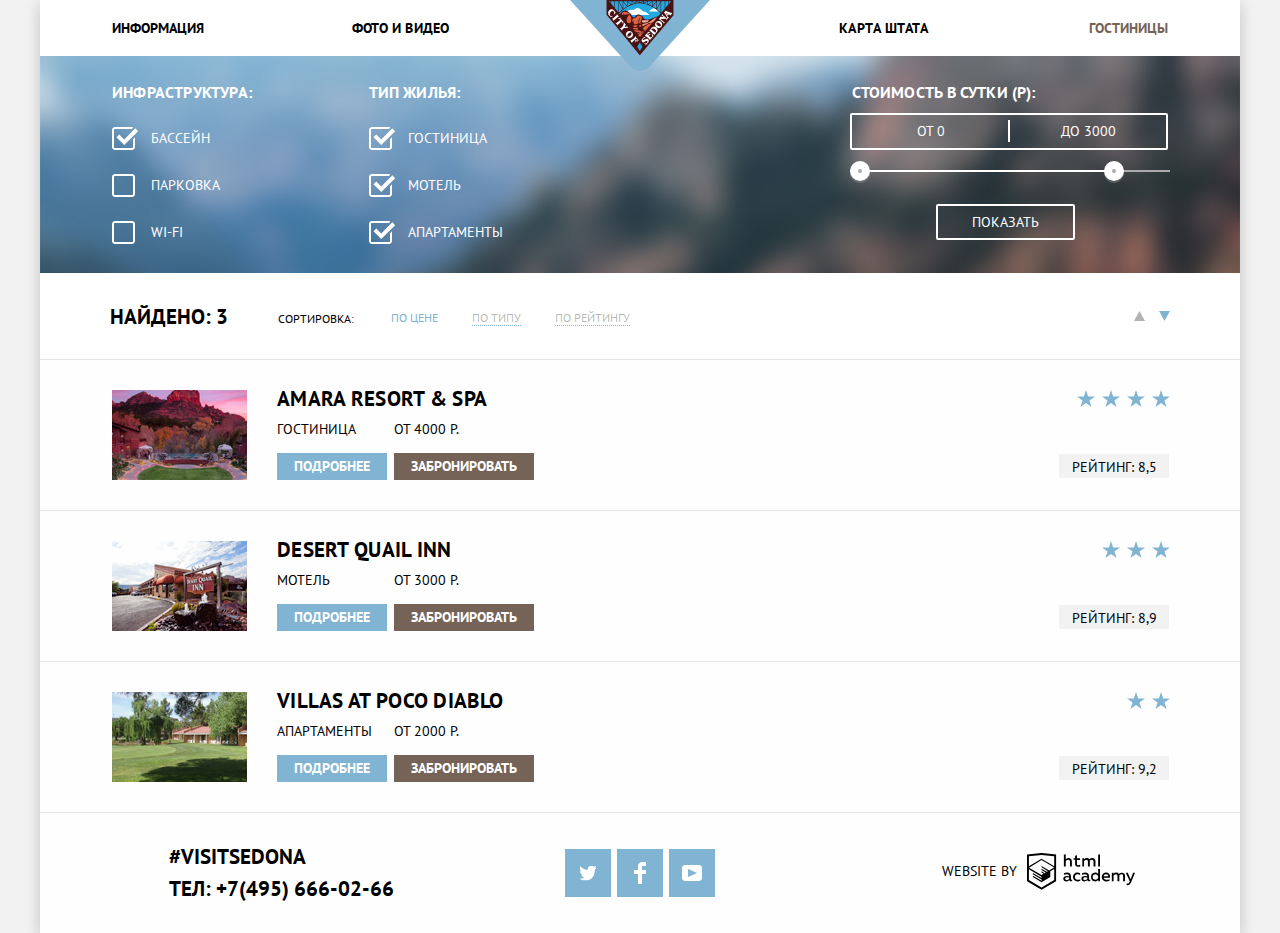
==== commit c393d207: "Внесены изменения в разметку, в CSS" ====
--- a/hotels.html
+++ b/hotels.html
@@ -5,8 +5,8 @@
   <meta charset="utf-8">
   <title>HTML Academy: Седона</title>
   <link href="https://fonts.googleapis.com/css?family=PT+Sans:400,700&display=swap" rel="stylesheet">
-  <link href="css/normalize.css" rel="stylesheet">
-  <link href="css/style.css" rel="stylesheet">
+  <link href="css/normalize.min.css" rel="stylesheet">
+  <link href="css/style.min.css" rel="stylesheet">
 </head>
 
 <body>
@@ -186,7 +186,7 @@
     </main>
 
     <div class="footer-wrapper">
-      <footer>
+      <footer class="footer-hotels">
         <div class="contacts">
           <p class="hashtag">#visitsedona</p>
           <p class="tel"><a href="tel:+74956660266">тел:&nbsp;+7(495)&nbsp;666-02-66</a></p>
--- a/css/style.min.css
+++ b/css/style.min.css
@@ -0,0 +1 @@
+html{-webkit-box-sizing:border-box;box-sizing:border-box}*,*::before,*::after{-webkit-box-sizing:inherit;box-sizing:inherit}.visually-hidden{position:absolute;width:1px;height:1px;margin:-1px;border:0;padding:0;clip:rect(0 0 0 0);overflow:hidden}body{margin:0;padding:0;font-family:"PT Sans","Arial",sans-serif;font-size:14px;line-height:21px;font-weight:400;text-align:center;text-transform:uppercase;color:#000;background-color:#f2f2f2}a{text-decoration:none}.button{font-size:21px;line-height:26px;font-weight:700;color:#fff;border:0;border-width:0;text-transform:uppercase}.site-navigation,.social-list,.sort-list,.hotels-list{list-style:none}img{max-width:100%;height:auto}.header-index{position:absolute;top:0;width:1200px}.main-navigation{position:relative;height:56px;background-color:#fff}.logo{position:absolute;top:0;left:50%;-webkit-transform:translate(-50%,0);-ms-transform:translate(-50%,0);transform:translate(-50%,0);z-index:1000}.site-navigation{display:-webkit-box;display:-ms-flexbox;display:flex;-ms-flex-wrap:wrap;flex-wrap:wrap;-webkit-box-align:center;-ms-flex-align:center;align-items:center;margin:0;padding:15px 72px 0 72px;background-color:#fff}.site-navigation li{font-size:14px;font-weight:700;line-height:26px;width:240px;padding-bottom:15px}.site-navigation li:nth-child(4n+1){text-align:left}.site-navigation li:nth-child(4n+2){text-align:left;margin-right:48px;letter-spacing:.19px}.site-navigation li:nth-child(4n+3){text-align:right;margin-left:48px;letter-spacing:.5px}.site-navigation li:nth-child(4n+4){text-align:right}.site-navigation a{color:#000}.site-navigation a:hover,.site-navigation a:focus{color:#81b3d2}.site-navigation a:active{color:rgba(0,0,0,.3)}.site-navigation .current-page{color:#766357}.page-wrapper{width:1200px;margin:0 auto;-webkit-box-shadow:0 5px 15px 0 rgba(0,11,11,.2);box-shadow:0 5px 15px 0 rgba(0,11,11,.2);position:relative}.intro{background-color:#40759e;background-image:url(../img/polygon.png),url(../img/intro-bg.jpg);background-position:center 506px,top center;background-repeat:no-repeat,no-repeat;min-height:725px}.intro img{margin:132px auto 27px auto}.text-intro{background-color:#fff;margin-top:46px;padding-top:60px}.text-intro .title-intro{font-size:21px;line-height:26px;font-weight:700;padding:0 340px 28px 340px;margin:0 auto}.text-intro p{line-height:26px;margin:0 auto;padding-bottom:50px;letter-spacing:.105px}.additional-features{background-color:#fff}.additional-features .feature{min-height:330px;max-width:400px}.additional-features .housing{background-image:url(../img/icon-housing.svg);background-position:center 60px;background-repeat:no-repeat}.additional-features .meal{background-image:url(../img/icon-burger.svg);background-position:center 61px;background-repeat:no-repeat}.additional-features .souvenirs{background-image:url(../img/icon-gift.svg);background-position:center 57px;background-repeat:no-repeat}.feature-housing-description{margin-left:30px;margin-right:30px}.feature-meal-description{margin-left:15px;margin-right:15px}.real-town h2,.devil-bridge h2{font-size:21px;font-weight:700;line-height:21px;padding:30px 110px 6px 110px}.real-town .feature-description{padding:7px 60px 0 60px;letter-spacing:.06px}.devil-bridge .feature-description{padding:7px 39px 0 39px}.additional-features h2{padding-top:145px;margin-bottom:0}.additional-features p{padding:24px 40px 0 40px;margin-top:0}.features{position:relative;z-index:3}.features h2{margin-top:0;padding:47px 130px 7px 130px;text-align:center}.features p:not(.feature-paragraph-size){padding:8px 75px}.features .feature-paragraph-size{padding:8px 60px}.real-town,.additional-features,.devil-bridge,.features{display:-webkit-box;display:-ms-flexbox;display:flex;-ms-flex-wrap:wrap;flex-wrap:wrap}.real-town .info,.devil-bridge .info{color:#fff;background-color:#81b3d2;min-height:256px;width:400px}.features{background-color:#eee}.features .feature{min-height:256px;width:400px}.booking{max-width:1200px;background-color:#fff;margin:0 auto;position:relative}.map{background-image:url(../img/map.png);background-position:bottom center;background-repeat:no-repeat;max-height:593px}.booking h2{font-size:30px;line-height:36px;font-weight:700;padding-top:50px;margin-top:0;margin-bottom:0;position:relative;z-index:3;background-color:#fff}.booking p{padding-top:24px;padding-bottom:47px;margin-top:0;margin-bottom:0;line-height:24px;position:relative;z-index:3;background-color:#fff}.booking .openform-button{background-color:#766357;padding:30px 100px;position:relative;z-index:3;border:none;width:568px}.booking .openform-button:hover,.booking .openform-button:focus{background-color:#604e43}.booking .openform-button:active{color:rgba(255,255,255,.3);background-color:#503e33}.search-form{background-color:#fff;padding:57px 54px 54px 54px;display:-webkit-box;display:-ms-flexbox;display:flex;position:absolute;top:289px;left:50%;margin:0 auto;-webkit-transform:translate(-50%,0);-ms-transform:translate(-50%,0);transform:translate(-50%,0);-webkit-box-shadow:0 7px 15px 0 rgba(0,1,1,.15);box-shadow:0 7px 15px 0 rgba(0,1,1,.15);display:block;z-index:2;width:568px}.checkin-container,.checkout-container,.number-container{margin-bottom:29px;max-width:460px;height:38px;display:-webkit-box;display:-ms-flexbox;display:flex;-webkit-box-align:center;-ms-flex-align:center;align-items:center;-ms-flex-wrap:wrap;flex-wrap:wrap}.number-container{-webkit-box-pack:justify;-ms-flex-pack:justify;justify-content:space-between}.adults-container,.children-container{display:-webkit-box;display:-ms-flexbox;display:flex;width:226px;-webkit-box-align:center;-ms-flex-align:center;align-items:center;text-align:left}.children-container{-webkit-box-pack:end;-ms-flex-pack:end;justify-content:flex-end}.search-form label{line-height:26px;font-weight:700}.checkin-container label,.checkout-container label{width:112px;text-align:left}.checkin-container label{letter-spacing:.55px}.adults-container label{width:112px}.children-container label{width:112px;padding-right:27px;text-align:right}.search-form input{color:#000;font-size:14px;line-height:26px;font-weight:700;background-color:#f2f2f2;outline:none;border:none;padding:6px 0 14px 6px;width:308px;height:38px}.search-form input[type=text]{width:308px;padding:6px 0 6px 12px}.search-form input[type=number]{width:38px;height:38px;text-align:center;margin-left:0;padding:0;-moz-appearance:textfield}.search-form input::-webkit-input-placeholder{width:308px;padding:6px 0 6px 12px}.search-form input::-moz-placeholder{width:308px;padding:6px 0 6px 12px}.search-form input:-ms-input-placeholder{width:308px;padding:6px 0 6px 12px}.search-form input::-ms-input-placeholder{width:308px;padding:6px 0 6px 12px}.search-form input::placeholder{width:308px;padding:6px 0 6px 12px}.search-form input:-ms-input-placeholder{width:308px;padding:6px 0 6px 12px}.search-form input::-ms-input-placeholder{width:308px;padding:6px 0 6px 12px}.search-form input:hover::-webkit-input-placeholder{background-color:#ebebeb}.search-form input:hover::-moz-placeholder{background-color:#ebebeb}.search-form input:hover:-ms-input-placeholder{background-color:#ebebeb}.search-form input:hover::-ms-input-placeholder{background-color:#ebebeb}.search-form input:hover,.search-form input:hover::placeholder{background-color:#ebebeb}.search-form input:focus::-webkit-input-placeholder{background-color:#fff;outline:2px solid #f2f2f2}.search-form input:focus::-moz-placeholder{background-color:#fff;outline:2px solid #f2f2f2}.search-form input:focus:-ms-input-placeholder{background-color:#fff;outline:2px solid #f2f2f2}.search-form input:focus::-ms-input-placeholder{background-color:#fff;outline:2px solid #f2f2f2}.search-form input:focus,.search-form input:focus::placeholder{background-color:#fff;outline:2px solid #f2f2f2}input::-webkit-outer-spin-button,input::-webkit-inner-spin-button{-webkit-appearance:none;margin:0}.calendar-button svg{fill:#a9a9a9}.calendar-button:hover svg{fill:#000}.calendar-button:active svg{fill:#81b3d2}.calendar-button,.button-minus,.button-plus{border:none;outline:none;height:38px;width:38px;position:relative}.button-minus::after,.button-plus::after,.button-plus::before{position:absolute;top:18px;left:15px;content:'';display:block;width:12px;height:3px;background-color:#a9a9a9}.button-plus::before{-webkit-transform:rotate(90deg);-ms-transform:rotate(90deg);transform:rotate(90deg)}.button-minus:hover:after,.button-plus:hover:before,.button-plus:hover:after{background-color:#000}.button-minus:active:after,.button-plus:active:before,.button-plus:active:after{background-color:#81b3d2}.search-form .sendform-button{margin-top:26px;background-color:#81b3d2;padding:16px 0;width:100%}.search-form .sendform-button:hover,.search-form .sendform-button:focus{background-color:#669ec0}.search-form .sendform-button:active{color:rgba(255,255,255,.3);background-color:#5496bd}@-webkit-keyframes bounce{from{-webkit-transform:translate(-50%,-400px);transform:translate(-50%,-400px)}to{-webkit-transform:translate(-50%,0);transform:translate(-50%,0)}}@keyframes bounce{from{-webkit-transform:translate(-50%,-400px);transform:translate(-50%,-400px)}to{-webkit-transform:translate(-50%,0);transform:translate(-50%,0)}}@-webkit-keyframes shake{0%,100%{-webkit-transform:translateX(-50%);transform:translateX(-50%)}10%,30%,50%,70%,90%{-webkit-transform:translateX(-51%);transform:translateX(-51%)}20%,40%,60%,80%{-webkit-transform:translateX(-49%);transform:translateX(-49%)}}@keyframes shake{0%,100%{-webkit-transform:translateX(-50%);transform:translateX(-50%)}10%,30%,50%,70%,90%{-webkit-transform:translateX(-51%);transform:translateX(-51%)}20%,40%,60%,80%{-webkit-transform:translateX(-49%);transform:translateX(-49%)}}.search-form-show{display:block;-webkit-animation:bounce 0.6s;animation:bounce 0.6s}.search-form-hide{display:none}.search-form-error{-webkit-animation:shake 0.6s;animation:shake 0.6s}.footer-index{position:absolute;bottom:0;width:1200px;-webkit-box-shadow:0 5px 15px 0 rgba(0,11,11,.2);box-shadow:0 5px 15px 0 rgba(0,11,11,.2)}.footer-index,.footer-hotels{background-color:rgba(255,255,255,.9);display:-webkit-box;display:-ms-flexbox;display:flex;-ms-flex-wrap:wrap;flex-wrap:wrap;-webkit-box-pack:justify;-ms-flex-pack:justify;justify-content:space-between;-webkit-box-align:center;-ms-flex-align:center;align-items:center;padding:31px 98px 31px 129px}.footer-index{padding-left:124px}.footer-index .social-list{padding-right:46px}.contacts .hashtag,.contacts .tel{font-size:21px;line-height:26px;font-weight:700;color:#000;text-align:left}.contacts .hashtag{margin-top:0;margin-bottom:0;padding-bottom:6px;padding-left:0}.contacts .tel{margin-top:0;margin-bottom:0}.tel a[href^="tel:"]{color:#000}.social-list{display:-webkit-box;display:-ms-flexbox;display:flex;-ms-flex-wrap:wrap;flex-wrap:wrap;-webkit-box-pack:justify;-ms-flex-pack:justify;justify-content:space-between;padding-left:0;padding-right:51px;-webkit-box-align:center;-ms-flex-align:center;align-items:center;margin-top:0;margin-bottom:0}.social-icon{display:block;width:46px;height:48px;fill:#fff;background-color:#81b3d2;position:relative;margin-right:6px}.social-icon img{position:absolute;top:50%;left:50%;-webkit-transform:translate(-50%,-50%);-ms-transform:translate(-50%,-50%);transform:translate(-50%,-50%)}.social-icon:hover,.social-icon:focus{background-color:#669ec0}.social-icon:active{background-color:#5496bd}.social-icon:active img{opacity:.3}.copyright{display:-webkit-box;display:-ms-flexbox;display:flex;-ms-flex-wrap:wrap;flex-wrap:wrap;-webkit-box-align:center;-ms-flex-align:center;align-items:center}.copyright p{line-height:26px;display:block;margin-top:10px;margin-right:10px}.copyright a{margin-top:7px}.copyright-link:hover svg{fill:#81b3d2}.copyright-link:active svg{fill:#bdbbbc}.filter{background-color:#81b3d2;background-image:url(../img/filter-bg.jpg);background-position:top center;background-repeat:no-repeat;color:#fff;line-height:21px;min-height:217px}.filter h1{margin-top:0}.filter-form{padding:26px 70px 15px 70px;display:-webkit-box;display:-ms-flexbox;display:flex;-ms-flex-wrap:wrap;flex-wrap:wrap}.filter legend{font-size:16px;font-weight:700;line-height:21px;padding-left:-6px;letter-spacing:.2px}.filter .infrastructure,.filter .housing-type{border:none;text-align:left;margin-right:104px;padding-left:0}.filter .price-indicator{border:none;margin-left:auto;padding:0;width:318px;margin-right:0}.infrastructure label,.housing-type label{padding-left:39px;padding-top:20px;padding-bottom:6px;display:block;position:relative;cursor:pointer;-webkit-user-select:none;-moz-user-select:none;-ms-user-select:none;user-select:none}.filter .infrastructure,.filter .housing-type{position:relative}.infrastructure input:checked+label::before,.housing-type input:checked+label::before{content:url(../img/checkbox-on.svg);margin-right:12px;margin-left:15px;position:absolute;top:40%;left:-15px}.infrastructure label::before,.housing-type label::before{content:url(../img/checkbox-off.svg);margin-right:12px;margin-left:15px;position:absolute;top:40%;left:-15px}.infrastructure input:disabled+label::before,.housing-type input:disabled+label::before{-webkit-filter:brightness(0) opacity(.2);filter:brightness(0) opacity(.2)}.infrastructure input[type="checkbox"],.housing-type input[type="checkbox"],.price-indicator input[type="range"]{display:none}.input-type-range{margin-top:20px;width:320px;height:2px;background-color:#ababab;display:block;position:relative}.input-type-range .bar{width:80%;height:2px;background-color:#fff}.range-button-left::before{display:block;content:url(../img/filter-button.svg);width:20px;height:23px;position:absolute;top:-9px;left:0;cursor:pointer}.range-button-left:hover::before,.range-button-right:hover::before{-webkit-transform:scale(1.1,1.1);-ms-transform:scale(1.1,1.1);transform:scale(1.1,1.1)}.range-button-right::before{display:block;content:url(../img/filter-button.svg);width:20px;height:23px;position:absolute;top:-9px;left:254px;cursor:pointer}.price-indicator .cost-per-day{padding-top:0;text-align:left;padding-left:2px;padding-bottom:10px;letter-spacing:.1px}.price-container{border:2px solid #fff;border-radius:2px;width:318px;padding:6px 50px 6px 65px;position:relative;display:-webkit-box;display:-ms-flexbox;display:flex;-webkit-box-pack:justify;-ms-flex-pack:justify;justify-content:space-between;margin:0}.price-container .min-price{padding-right:97px}.price-container .min-price::after{content:"";width:2px;height:22px;background-color:#fff;display:block;position:absolute;top:5px;left:156px}.price-container span{display:inline-block;vertical-align:baseline}.filter-button{font-size:14px;font-weight:400;line-height:21px;background-color:transparent;border:2px solid #fff;padding:5.5px 34px 5.5px 34px;margin-top:32px;margin-right:10px;border-radius:2px}.filter .filter-button:hover{color:#000;background-color:#fff}.sort{background-color:#fff;display:-webkit-box;display:-ms-flexbox;display:flex;-ms-flex-wrap:wrap;flex-wrap:wrap;-webkit-box-align:center;-ms-flex-align:center;align-items:center;padding:18px 70px 17px 70px}.sort-list{margin-top:16px;padding-left:0}.sort .sort-list>li{display:inline;padding-top:10px}.sort p:first-child{font-size:21px;font-weight:700;line-height:26px;margin-top:0;margin-bottom:0}.sort .label-sort,.sort-list li{font-size:12px;line-height:18px}.label-sort{padding-top:5px;padding-left:50px;padding-right:37px}.sort li{padding-top:2px;padding-right:30px}.sort .sort-pointer{margin-left:auto}.sort-list a{color:rgba(0,0,0,.3);border-bottom:1px dotted #81b3d2}.sort-list a:hover,.sort-list a:focus{color:#81b3d2}.sort-list a:active{color:#000;border-bottom:none}.sort-list .current{color:#81b3d2;border-bottom:none}.sort-pointer svg{fill:rgba(0,0,0,.3)}.sort-pointer-link:hover svg{fill:#231f20}.sort-pointer-link:active svg{fill:#81b3d2}.sort-pointer-current svg{fill:#81b3d2;margin-left:10px}.hotels-available{background-color:#fefefe;padding:0}.hotels-available h2{padding-top:0;margin-top:0}.hotels-list{padding-left:0;margin:0}.hotels-list li{display:-webkit-box;display:-ms-flexbox;display:flex;-ms-flex-wrap:wrap;flex-wrap:wrap;padding:30px 70px 30px 72px;border-bottom:1px solid #e5e5e5}.hotels-list li:first-child{border-top:1px solid #e5e5e5}.hotels-list .info-hotel,.hotels-list .rating{display:inline-block;vertical-align:baseline}.info-hotel{margin-left:30px}.hotel-name h3{font-size:21px;font-weight:700;line-height:26px;color:#000;margin:0 auto;margin-bottom:3px;text-align:left;letter-spacing:.3px;position:relative;top:-4px}.housing-type,.booking-price{text-align:left;display:inline-block;margin-right:3px;vertical-align:baseline}.housing-type span,.booking-price span{text-align:left;margin-bottom:10px}.hotel-name:hover{color:#81b3d2}.hotel-name:active{color:rgba(0,0,0,.3)}.booking-details-button,.start-booking-button{font-weight:700;line-height:21px;color:#fff;text-align:center;margin-top:13px;display:block}.booking-details-button{background:#81b3d2;padding:3px 17px}.booking-details-button:hover,.booking-details-button:focus{background:#669ec0}.booking-details-button:active{color:rgba(255,255,255,.3);background:#5496bd}.start-booking-button{background:#766357;padding:3px 17px}.start-booking-button:hover,.start-booking-button:focus{background:#604e43}.start-booking-button:active{color:rgba(255,255,255,.3);background:#503e33}.rating{width:110px;height:27px;height:24.5px;background-color:#f2f2f2;padding-top:3px;margin-bottom:2px;margin-right:1px}.rating-container{margin-left:auto;display:-webkit-box;display:-ms-flexbox;display:flex;-webkit-box-pack:justify;-ms-flex-pack:justify;justify-content:space-between;-webkit-box-orient:vertical;-webkit-box-direction:normal;-ms-flex-direction:column;flex-direction:column}.icon-star-container{text-align:right}.rating-container .icon-star:after{content:url(../img/icon-star.svg);margin-left:3px}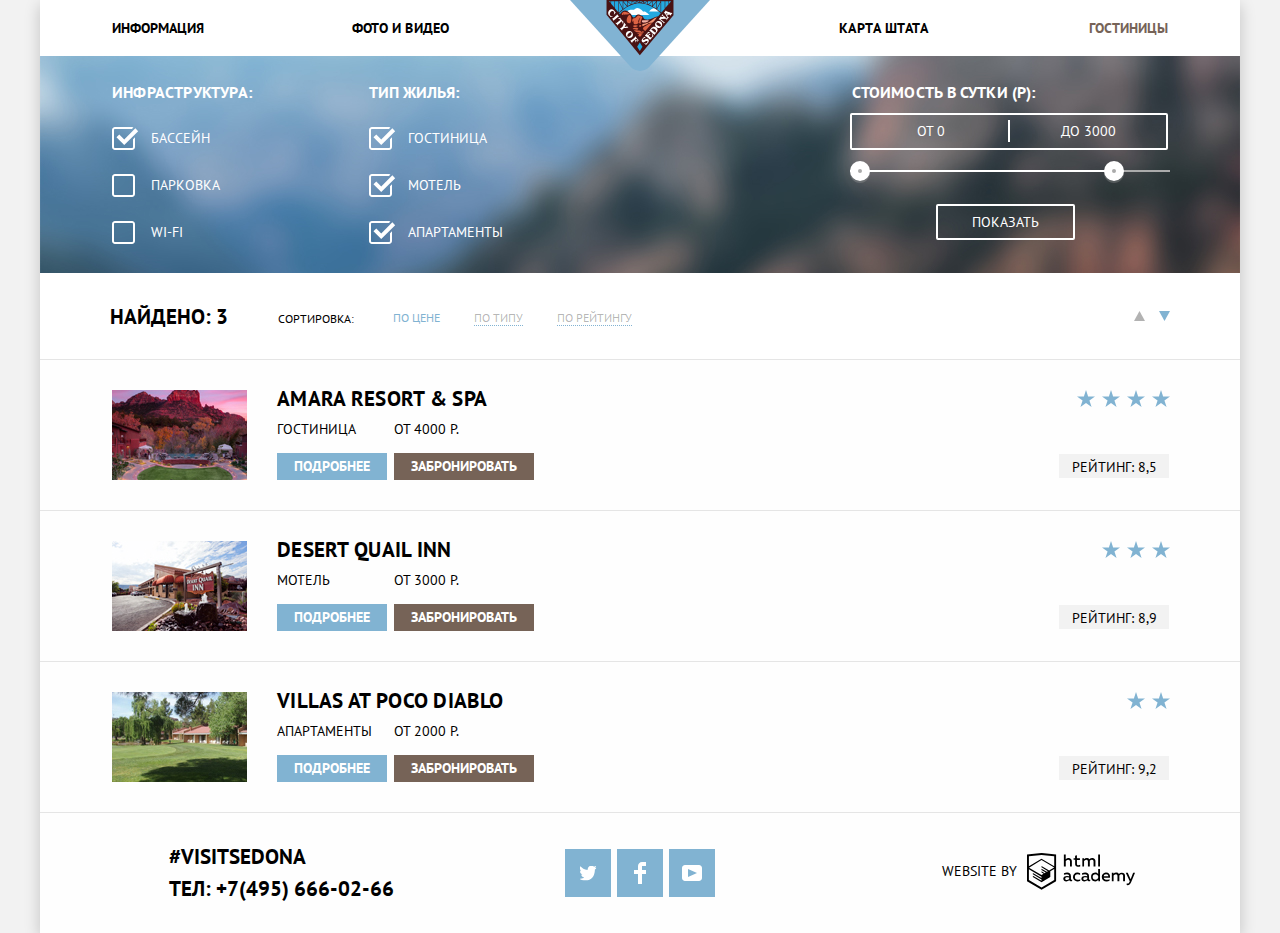
==== commit 15a5b5cf: "Внесены изменения в разметку, в CSS" ====
--- a/hotels.html
+++ b/hotels.html
@@ -35,25 +35,25 @@
 
             <fieldset class="infrastructure">
               <legend>Инфраструктура:</legend>
-              <input type="checkbox" id="pool" name="infrastructure" class="visually-hidden" checked>
+              <input type="checkbox" id="pool" name="infrastructure" class="visually-hidden infrastructure-input" checked>
               <label tabindex="0" for="pool">Бассейн</label>
 
-              <input type="checkbox" id="parking" name="infrastructure" class="visually-hidden">
+              <input type="checkbox" id="parking" name="infrastructure" class="visually-hidden infrastructure-input">
               <label tabindex="0" for="parking">Парковка</label>
 
-              <input type="checkbox" id="wifi" name="infrastructure" class="visually-hidden">
+              <input type="checkbox" id="wifi" name="infrastructure" class="visually-hidden infrastructure-input">
               <label tabindex="0" for="wifi">Wi-Fi</label>
             </fieldset>
 
             <fieldset class="housing-type">
               <legend>Тип жилья:</legend>
-              <input type="checkbox" id="hotel" name="housing type" class="visually-hidden" checked>
+              <input type="checkbox" id="hotel" name="housing type" class="visually-hidden housing-type-input" checked>
               <label tabindex="0" for="hotel">Гостиница</label>
 
-              <input type="checkbox" id="motel" name="housing type" class="visually-hidden" checked>
+              <input type="checkbox" id="motel" name="housing type" class="visually-hidden housing-type-input" checked>
               <label tabindex="0" for="motel">Мотель</label>
 
-              <input type="checkbox" id="appartements" name="housing type" class="visually-hidden" checked>
+              <input type="checkbox" id="appartements" name="housing type" class="visually-hidden housing-type-input" checked>
               <label tabindex="0" for="appartements">Апартаменты</label>
             </fieldset>
 
--- a/css/style.min.css
+++ b/css/style.min.css
@@ -1 +1 @@
-html{-webkit-box-sizing:border-box;box-sizing:border-box}*,*::before,*::after{-webkit-box-sizing:inherit;box-sizing:inherit}.visually-hidden{position:absolute;width:1px;height:1px;margin:-1px;border:0;padding:0;clip:rect(0 0 0 0);overflow:hidden}body{margin:0;padding:0;font-family:"PT Sans","Arial",sans-serif;font-size:14px;line-height:21px;font-weight:400;text-align:center;text-transform:uppercase;color:#000;background-color:#f2f2f2}a{text-decoration:none}.button{font-size:21px;line-height:26px;font-weight:700;color:#fff;border:0;border-width:0;text-transform:uppercase}.site-navigation,.social-list,.sort-list,.hotels-list{list-style:none}img{max-width:100%;height:auto}.header-index{position:absolute;top:0;width:1200px}.main-navigation{position:relative;height:56px;background-color:#fff}.logo{position:absolute;top:0;left:50%;-webkit-transform:translate(-50%,0);-ms-transform:translate(-50%,0);transform:translate(-50%,0);z-index:1000}.site-navigation{display:-webkit-box;display:-ms-flexbox;display:flex;-ms-flex-wrap:wrap;flex-wrap:wrap;-webkit-box-align:center;-ms-flex-align:center;align-items:center;margin:0;padding:15px 72px 0 72px;background-color:#fff}.site-navigation li{font-size:14px;font-weight:700;line-height:26px;width:240px;padding-bottom:15px}.site-navigation li:nth-child(4n+1){text-align:left}.site-navigation li:nth-child(4n+2){text-align:left;margin-right:48px;letter-spacing:.19px}.site-navigation li:nth-child(4n+3){text-align:right;margin-left:48px;letter-spacing:.5px}.site-navigation li:nth-child(4n+4){text-align:right}.site-navigation a{color:#000}.site-navigation a:hover,.site-navigation a:focus{color:#81b3d2}.site-navigation a:active{color:rgba(0,0,0,.3)}.site-navigation .current-page{color:#766357}.page-wrapper{width:1200px;margin:0 auto;-webkit-box-shadow:0 5px 15px 0 rgba(0,11,11,.2);box-shadow:0 5px 15px 0 rgba(0,11,11,.2);position:relative}.intro{background-color:#40759e;background-image:url(../img/polygon.png),url(../img/intro-bg.jpg);background-position:center 506px,top center;background-repeat:no-repeat,no-repeat;min-height:725px}.intro img{margin:132px auto 27px auto}.text-intro{background-color:#fff;margin-top:46px;padding-top:60px}.text-intro .title-intro{font-size:21px;line-height:26px;font-weight:700;padding:0 340px 28px 340px;margin:0 auto}.text-intro p{line-height:26px;margin:0 auto;padding-bottom:50px;letter-spacing:.105px}.additional-features{background-color:#fff}.additional-features .feature{min-height:330px;max-width:400px}.additional-features .housing{background-image:url(../img/icon-housing.svg);background-position:center 60px;background-repeat:no-repeat}.additional-features .meal{background-image:url(../img/icon-burger.svg);background-position:center 61px;background-repeat:no-repeat}.additional-features .souvenirs{background-image:url(../img/icon-gift.svg);background-position:center 57px;background-repeat:no-repeat}.feature-housing-description{margin-left:30px;margin-right:30px}.feature-meal-description{margin-left:15px;margin-right:15px}.real-town h2,.devil-bridge h2{font-size:21px;font-weight:700;line-height:21px;padding:30px 110px 6px 110px}.real-town .feature-description{padding:7px 60px 0 60px;letter-spacing:.06px}.devil-bridge .feature-description{padding:7px 39px 0 39px}.additional-features h2{padding-top:145px;margin-bottom:0}.additional-features p{padding:24px 40px 0 40px;margin-top:0}.features{position:relative;z-index:3}.features h2{margin-top:0;padding:47px 130px 7px 130px;text-align:center}.features p:not(.feature-paragraph-size){padding:8px 75px}.features .feature-paragraph-size{padding:8px 60px}.real-town,.additional-features,.devil-bridge,.features{display:-webkit-box;display:-ms-flexbox;display:flex;-ms-flex-wrap:wrap;flex-wrap:wrap}.real-town .info,.devil-bridge .info{color:#fff;background-color:#81b3d2;min-height:256px;width:400px}.features{background-color:#eee}.features .feature{min-height:256px;width:400px}.booking{max-width:1200px;background-color:#fff;margin:0 auto;position:relative}.map{background-image:url(../img/map.png);background-position:bottom center;background-repeat:no-repeat;max-height:593px}.booking h2{font-size:30px;line-height:36px;font-weight:700;padding-top:50px;margin-top:0;margin-bottom:0;position:relative;z-index:3;background-color:#fff}.booking p{padding-top:24px;padding-bottom:47px;margin-top:0;margin-bottom:0;line-height:24px;position:relative;z-index:3;background-color:#fff}.booking .openform-button{background-color:#766357;padding:30px 100px;position:relative;z-index:3;border:none;width:568px}.booking .openform-button:hover,.booking .openform-button:focus{background-color:#604e43}.booking .openform-button:active{color:rgba(255,255,255,.3);background-color:#503e33}.search-form{background-color:#fff;padding:57px 54px 54px 54px;display:-webkit-box;display:-ms-flexbox;display:flex;position:absolute;top:289px;left:50%;margin:0 auto;-webkit-transform:translate(-50%,0);-ms-transform:translate(-50%,0);transform:translate(-50%,0);-webkit-box-shadow:0 7px 15px 0 rgba(0,1,1,.15);box-shadow:0 7px 15px 0 rgba(0,1,1,.15);display:block;z-index:2;width:568px}.checkin-container,.checkout-container,.number-container{margin-bottom:29px;max-width:460px;height:38px;display:-webkit-box;display:-ms-flexbox;display:flex;-webkit-box-align:center;-ms-flex-align:center;align-items:center;-ms-flex-wrap:wrap;flex-wrap:wrap}.number-container{-webkit-box-pack:justify;-ms-flex-pack:justify;justify-content:space-between}.adults-container,.children-container{display:-webkit-box;display:-ms-flexbox;display:flex;width:226px;-webkit-box-align:center;-ms-flex-align:center;align-items:center;text-align:left}.children-container{-webkit-box-pack:end;-ms-flex-pack:end;justify-content:flex-end}.search-form label{line-height:26px;font-weight:700}.checkin-container label,.checkout-container label{width:112px;text-align:left}.checkin-container label{letter-spacing:.55px}.adults-container label{width:112px}.children-container label{width:112px;padding-right:27px;text-align:right}.search-form input{color:#000;font-size:14px;line-height:26px;font-weight:700;background-color:#f2f2f2;outline:none;border:none;padding:6px 0 14px 6px;width:308px;height:38px}.search-form input[type=text]{width:308px;padding:6px 0 6px 12px}.search-form input[type=number]{width:38px;height:38px;text-align:center;margin-left:0;padding:0;-moz-appearance:textfield}.search-form input::-webkit-input-placeholder{width:308px;padding:6px 0 6px 12px}.search-form input::-moz-placeholder{width:308px;padding:6px 0 6px 12px}.search-form input:-ms-input-placeholder{width:308px;padding:6px 0 6px 12px}.search-form input::-ms-input-placeholder{width:308px;padding:6px 0 6px 12px}.search-form input::placeholder{width:308px;padding:6px 0 6px 12px}.search-form input:-ms-input-placeholder{width:308px;padding:6px 0 6px 12px}.search-form input::-ms-input-placeholder{width:308px;padding:6px 0 6px 12px}.search-form input:hover::-webkit-input-placeholder{background-color:#ebebeb}.search-form input:hover::-moz-placeholder{background-color:#ebebeb}.search-form input:hover:-ms-input-placeholder{background-color:#ebebeb}.search-form input:hover::-ms-input-placeholder{background-color:#ebebeb}.search-form input:hover,.search-form input:hover::placeholder{background-color:#ebebeb}.search-form input:focus::-webkit-input-placeholder{background-color:#fff;outline:2px solid #f2f2f2}.search-form input:focus::-moz-placeholder{background-color:#fff;outline:2px solid #f2f2f2}.search-form input:focus:-ms-input-placeholder{background-color:#fff;outline:2px solid #f2f2f2}.search-form input:focus::-ms-input-placeholder{background-color:#fff;outline:2px solid #f2f2f2}.search-form input:focus,.search-form input:focus::placeholder{background-color:#fff;outline:2px solid #f2f2f2}input::-webkit-outer-spin-button,input::-webkit-inner-spin-button{-webkit-appearance:none;margin:0}.calendar-button svg{fill:#a9a9a9}.calendar-button:hover svg{fill:#000}.calendar-button:active svg{fill:#81b3d2}.calendar-button,.button-minus,.button-plus{border:none;outline:none;height:38px;width:38px;position:relative}.button-minus::after,.button-plus::after,.button-plus::before{position:absolute;top:18px;left:15px;content:'';display:block;width:12px;height:3px;background-color:#a9a9a9}.button-plus::before{-webkit-transform:rotate(90deg);-ms-transform:rotate(90deg);transform:rotate(90deg)}.button-minus:hover:after,.button-plus:hover:before,.button-plus:hover:after{background-color:#000}.button-minus:active:after,.button-plus:active:before,.button-plus:active:after{background-color:#81b3d2}.search-form .sendform-button{margin-top:26px;background-color:#81b3d2;padding:16px 0;width:100%}.search-form .sendform-button:hover,.search-form .sendform-button:focus{background-color:#669ec0}.search-form .sendform-button:active{color:rgba(255,255,255,.3);background-color:#5496bd}@-webkit-keyframes bounce{from{-webkit-transform:translate(-50%,-400px);transform:translate(-50%,-400px)}to{-webkit-transform:translate(-50%,0);transform:translate(-50%,0)}}@keyframes bounce{from{-webkit-transform:translate(-50%,-400px);transform:translate(-50%,-400px)}to{-webkit-transform:translate(-50%,0);transform:translate(-50%,0)}}@-webkit-keyframes shake{0%,100%{-webkit-transform:translateX(-50%);transform:translateX(-50%)}10%,30%,50%,70%,90%{-webkit-transform:translateX(-51%);transform:translateX(-51%)}20%,40%,60%,80%{-webkit-transform:translateX(-49%);transform:translateX(-49%)}}@keyframes shake{0%,100%{-webkit-transform:translateX(-50%);transform:translateX(-50%)}10%,30%,50%,70%,90%{-webkit-transform:translateX(-51%);transform:translateX(-51%)}20%,40%,60%,80%{-webkit-transform:translateX(-49%);transform:translateX(-49%)}}.search-form-show{display:block;-webkit-animation:bounce 0.6s;animation:bounce 0.6s}.search-form-hide{display:none}.search-form-error{-webkit-animation:shake 0.6s;animation:shake 0.6s}.footer-index{position:absolute;bottom:0;width:1200px;-webkit-box-shadow:0 5px 15px 0 rgba(0,11,11,.2);box-shadow:0 5px 15px 0 rgba(0,11,11,.2)}.footer-index,.footer-hotels{background-color:rgba(255,255,255,.9);display:-webkit-box;display:-ms-flexbox;display:flex;-ms-flex-wrap:wrap;flex-wrap:wrap;-webkit-box-pack:justify;-ms-flex-pack:justify;justify-content:space-between;-webkit-box-align:center;-ms-flex-align:center;align-items:center;padding:31px 98px 31px 129px}.footer-index{padding-left:124px}.footer-index .social-list{padding-right:46px}.contacts .hashtag,.contacts .tel{font-size:21px;line-height:26px;font-weight:700;color:#000;text-align:left}.contacts .hashtag{margin-top:0;margin-bottom:0;padding-bottom:6px;padding-left:0}.contacts .tel{margin-top:0;margin-bottom:0}.tel a[href^="tel:"]{color:#000}.social-list{display:-webkit-box;display:-ms-flexbox;display:flex;-ms-flex-wrap:wrap;flex-wrap:wrap;-webkit-box-pack:justify;-ms-flex-pack:justify;justify-content:space-between;padding-left:0;padding-right:51px;-webkit-box-align:center;-ms-flex-align:center;align-items:center;margin-top:0;margin-bottom:0}.social-icon{display:block;width:46px;height:48px;fill:#fff;background-color:#81b3d2;position:relative;margin-right:6px}.social-icon img{position:absolute;top:50%;left:50%;-webkit-transform:translate(-50%,-50%);-ms-transform:translate(-50%,-50%);transform:translate(-50%,-50%)}.social-icon:hover,.social-icon:focus{background-color:#669ec0}.social-icon:active{background-color:#5496bd}.social-icon:active img{opacity:.3}.copyright{display:-webkit-box;display:-ms-flexbox;display:flex;-ms-flex-wrap:wrap;flex-wrap:wrap;-webkit-box-align:center;-ms-flex-align:center;align-items:center}.copyright p{line-height:26px;display:block;margin-top:10px;margin-right:10px}.copyright a{margin-top:7px}.copyright-link:hover svg{fill:#81b3d2}.copyright-link:active svg{fill:#bdbbbc}.filter{background-color:#81b3d2;background-image:url(../img/filter-bg.jpg);background-position:top center;background-repeat:no-repeat;color:#fff;line-height:21px;min-height:217px}.filter h1{margin-top:0}.filter-form{padding:26px 70px 15px 70px;display:-webkit-box;display:-ms-flexbox;display:flex;-ms-flex-wrap:wrap;flex-wrap:wrap}.filter legend{font-size:16px;font-weight:700;line-height:21px;padding-left:-6px;letter-spacing:.2px}.filter .infrastructure,.filter .housing-type{border:none;text-align:left;margin-right:104px;padding-left:0}.filter .price-indicator{border:none;margin-left:auto;padding:0;width:318px;margin-right:0}.infrastructure label,.housing-type label{padding-left:39px;padding-top:20px;padding-bottom:6px;display:block;position:relative;cursor:pointer;-webkit-user-select:none;-moz-user-select:none;-ms-user-select:none;user-select:none}.filter .infrastructure,.filter .housing-type{position:relative}.infrastructure input:checked+label::before,.housing-type input:checked+label::before{content:url(../img/checkbox-on.svg);margin-right:12px;margin-left:15px;position:absolute;top:40%;left:-15px}.infrastructure label::before,.housing-type label::before{content:url(../img/checkbox-off.svg);margin-right:12px;margin-left:15px;position:absolute;top:40%;left:-15px}.infrastructure input:disabled+label::before,.housing-type input:disabled+label::before{-webkit-filter:brightness(0) opacity(.2);filter:brightness(0) opacity(.2)}.infrastructure input[type="checkbox"],.housing-type input[type="checkbox"],.price-indicator input[type="range"]{display:none}.input-type-range{margin-top:20px;width:320px;height:2px;background-color:#ababab;display:block;position:relative}.input-type-range .bar{width:80%;height:2px;background-color:#fff}.range-button-left::before{display:block;content:url(../img/filter-button.svg);width:20px;height:23px;position:absolute;top:-9px;left:0;cursor:pointer}.range-button-left:hover::before,.range-button-right:hover::before{-webkit-transform:scale(1.1,1.1);-ms-transform:scale(1.1,1.1);transform:scale(1.1,1.1)}.range-button-right::before{display:block;content:url(../img/filter-button.svg);width:20px;height:23px;position:absolute;top:-9px;left:254px;cursor:pointer}.price-indicator .cost-per-day{padding-top:0;text-align:left;padding-left:2px;padding-bottom:10px;letter-spacing:.1px}.price-container{border:2px solid #fff;border-radius:2px;width:318px;padding:6px 50px 6px 65px;position:relative;display:-webkit-box;display:-ms-flexbox;display:flex;-webkit-box-pack:justify;-ms-flex-pack:justify;justify-content:space-between;margin:0}.price-container .min-price{padding-right:97px}.price-container .min-price::after{content:"";width:2px;height:22px;background-color:#fff;display:block;position:absolute;top:5px;left:156px}.price-container span{display:inline-block;vertical-align:baseline}.filter-button{font-size:14px;font-weight:400;line-height:21px;background-color:transparent;border:2px solid #fff;padding:5.5px 34px 5.5px 34px;margin-top:32px;margin-right:10px;border-radius:2px}.filter .filter-button:hover{color:#000;background-color:#fff}.sort{background-color:#fff;display:-webkit-box;display:-ms-flexbox;display:flex;-ms-flex-wrap:wrap;flex-wrap:wrap;-webkit-box-align:center;-ms-flex-align:center;align-items:center;padding:18px 70px 17px 70px}.sort-list{margin-top:16px;padding-left:0}.sort .sort-list>li{display:inline;padding-top:10px}.sort p:first-child{font-size:21px;font-weight:700;line-height:26px;margin-top:0;margin-bottom:0}.sort .label-sort,.sort-list li{font-size:12px;line-height:18px}.label-sort{padding-top:5px;padding-left:50px;padding-right:37px}.sort li{padding-top:2px;padding-right:30px}.sort .sort-pointer{margin-left:auto}.sort-list a{color:rgba(0,0,0,.3);border-bottom:1px dotted #81b3d2}.sort-list a:hover,.sort-list a:focus{color:#81b3d2}.sort-list a:active{color:#000;border-bottom:none}.sort-list .current{color:#81b3d2;border-bottom:none}.sort-pointer svg{fill:rgba(0,0,0,.3)}.sort-pointer-link:hover svg{fill:#231f20}.sort-pointer-link:active svg{fill:#81b3d2}.sort-pointer-current svg{fill:#81b3d2;margin-left:10px}.hotels-available{background-color:#fefefe;padding:0}.hotels-available h2{padding-top:0;margin-top:0}.hotels-list{padding-left:0;margin:0}.hotels-list li{display:-webkit-box;display:-ms-flexbox;display:flex;-ms-flex-wrap:wrap;flex-wrap:wrap;padding:30px 70px 30px 72px;border-bottom:1px solid #e5e5e5}.hotels-list li:first-child{border-top:1px solid #e5e5e5}.hotels-list .info-hotel,.hotels-list .rating{display:inline-block;vertical-align:baseline}.info-hotel{margin-left:30px}.hotel-name h3{font-size:21px;font-weight:700;line-height:26px;color:#000;margin:0 auto;margin-bottom:3px;text-align:left;letter-spacing:.3px;position:relative;top:-4px}.housing-type,.booking-price{text-align:left;display:inline-block;margin-right:3px;vertical-align:baseline}.housing-type span,.booking-price span{text-align:left;margin-bottom:10px}.hotel-name:hover{color:#81b3d2}.hotel-name:active{color:rgba(0,0,0,.3)}.booking-details-button,.start-booking-button{font-weight:700;line-height:21px;color:#fff;text-align:center;margin-top:13px;display:block}.booking-details-button{background:#81b3d2;padding:3px 17px}.booking-details-button:hover,.booking-details-button:focus{background:#669ec0}.booking-details-button:active{color:rgba(255,255,255,.3);background:#5496bd}.start-booking-button{background:#766357;padding:3px 17px}.start-booking-button:hover,.start-booking-button:focus{background:#604e43}.start-booking-button:active{color:rgba(255,255,255,.3);background:#503e33}.rating{width:110px;height:27px;height:24.5px;background-color:#f2f2f2;padding-top:3px;margin-bottom:2px;margin-right:1px}.rating-container{margin-left:auto;display:-webkit-box;display:-ms-flexbox;display:flex;-webkit-box-pack:justify;-ms-flex-pack:justify;justify-content:space-between;-webkit-box-orient:vertical;-webkit-box-direction:normal;-ms-flex-direction:column;flex-direction:column}.icon-star-container{text-align:right}.rating-container .icon-star:after{content:url(../img/icon-star.svg);margin-left:3px}+html{-webkit-box-sizing:border-box;box-sizing:border-box}*,*::before,*::after{-webkit-box-sizing:inherit;box-sizing:inherit}.visually-hidden{position:absolute;width:1px;height:1px;margin:-1px;border:0;padding:0;clip:rect(0 0 0 0);overflow:hidden}body{margin:0;padding:0;font-family:"PT Sans","Arial",sans-serif;font-size:14px;line-height:21px;font-weight:400;text-align:center;text-transform:uppercase;color:#000;background-color:#f2f2f2}a{text-decoration:none}.button{font-size:21px;line-height:26px;font-weight:700;color:#fff;border:0;border-width:0;text-transform:uppercase}.site-navigation,.social-list,.sort-list,.hotels-list{list-style:none}img{max-width:100%;height:auto}.header-index{position:absolute;top:0;width:1200px}.main-navigation{position:relative;height:56px;background-color:#fff}.logo{position:absolute;top:0;left:50%;-webkit-transform:translate(-50%,0);-ms-transform:translate(-50%,0);transform:translate(-50%,0);z-index:1000}.site-navigation{display:-webkit-box;display:-ms-flexbox;display:flex;-ms-flex-wrap:wrap;flex-wrap:wrap;-webkit-box-align:center;-ms-flex-align:center;align-items:center;margin:0;padding:15px 72px 0 72px;background-color:#fff}.site-navigation li{font-size:14px;font-weight:700;line-height:26px;width:240px;padding-bottom:15px}.site-navigation li:nth-child(4n+1){text-align:left}.site-navigation li:nth-child(4n+2){text-align:left;margin-right:48px;letter-spacing:.19px}.site-navigation li:nth-child(4n+3){text-align:right;margin-left:48px;letter-spacing:.5px}.site-navigation li:nth-child(4n+4){text-align:right}.site-navigation a{color:#000}.site-navigation a:hover,.site-navigation a:focus{color:#81b3d2}.site-navigation a:active{color:rgba(0,0,0,.3)}.site-navigation .current-page{color:#766357}.page-wrapper{width:1200px;margin:0 auto;-webkit-box-shadow:0 5px 15px 0 rgba(0,11,11,.2);box-shadow:0 5px 15px 0 rgba(0,11,11,.2);position:relative}.intro{background-color:#40759e;background-image:url(../img/polygon.png),url(../img/intro-bg.jpg);background-position:center 506px,top center;background-repeat:no-repeat,no-repeat;min-height:725px}.intro img{margin:132px auto 27px auto}.text-intro{background-color:#fff;margin-top:46px;padding-top:60px}.text-intro .title-intro{font-size:21px;line-height:26px;font-weight:700;padding:0 340px 28px 340px;margin:0 auto}.text-intro p{line-height:26px;margin:0 auto;padding-bottom:50px;letter-spacing:.105px}.additional-features{background-color:#fff}.additional-features .feature{min-height:330px;max-width:400px}.additional-features .housing{background-image:url(../img/icon-housing.svg);background-position:center 60px;background-repeat:no-repeat}.additional-features .meal{background-image:url(../img/icon-burger.svg);background-position:center 61px;background-repeat:no-repeat}.additional-features .souvenirs{background-image:url(../img/icon-gift.svg);background-position:center 57px;background-repeat:no-repeat}.feature-housing-description{margin-left:30px;margin-right:30px}.feature-meal-description{margin-left:15px;margin-right:15px}.real-town h2,.devil-bridge h2{font-size:21px;font-weight:700;line-height:21px;padding:30px 110px 6px 110px}.real-town .feature-description{padding:7px 60px 0 60px;letter-spacing:.06px}.devil-bridge .feature-description{padding:7px 39px 0 39px}.additional-features h2{padding-top:145px;margin-bottom:0}.additional-features p{padding:24px 40px 0 40px;margin-top:0}.features{position:relative;z-index:3}.features h2{margin-top:0;padding:47px 130px 7px 130px;text-align:center}.features p:not(.feature-paragraph-size){padding:8px 75px}.features .feature-paragraph-size{padding:8px 60px}.real-town,.additional-features,.devil-bridge,.features{display:-webkit-box;display:-ms-flexbox;display:flex;-ms-flex-wrap:wrap;flex-wrap:wrap}.real-town .info,.devil-bridge .info{color:#fff;background-color:#81b3d2;min-height:256px;width:400px}.features{background-color:#eee}.features .feature{min-height:256px;width:400px}.booking{max-width:1200px;background-color:#fff;margin:0 auto;position:relative}.map{background-image:url(../img/map.png);background-position:bottom center;background-repeat:no-repeat;max-height:593px}.booking h2{font-size:30px;line-height:36px;font-weight:700;padding-top:50px;margin-top:0;margin-bottom:0;position:relative;z-index:3;background-color:#fff}.booking p{padding-top:24px;padding-bottom:47px;margin-top:0;margin-bottom:0;line-height:24px;position:relative;z-index:3;background-color:#fff}.booking .openform-button{background-color:#766357;padding:30px 100px;position:relative;z-index:3;border:none;width:568px}.booking .openform-button:hover,.booking .openform-button:focus{background-color:#604e43}.booking .openform-button:active{color:rgba(255,255,255,.3);background-color:#503e33}.search-form{background-color:#fff;padding:57px 54px 54px 54px;display:-webkit-box;display:-ms-flexbox;display:flex;position:absolute;top:289px;left:50%;margin:0 auto;-webkit-transform:translate(-50%,0);-ms-transform:translate(-50%,0);transform:translate(-50%,0);-webkit-box-shadow:0 7px 15px 0 rgba(0,1,1,.15);box-shadow:0 7px 15px 0 rgba(0,1,1,.15);display:block;z-index:2;width:568px}.checkin-container,.checkout-container,.number-container{margin-bottom:29px;max-width:460px;height:38px;display:-webkit-box;display:-ms-flexbox;display:flex;-webkit-box-align:center;-ms-flex-align:center;align-items:center;-ms-flex-wrap:wrap;flex-wrap:wrap}.number-container{-webkit-box-pack:justify;-ms-flex-pack:justify;justify-content:space-between}.adults-container,.children-container{display:-webkit-box;display:-ms-flexbox;display:flex;width:226px;-webkit-box-align:center;-ms-flex-align:center;align-items:center;text-align:left}.children-container{-webkit-box-pack:end;-ms-flex-pack:end;justify-content:flex-end}.search-form label{line-height:26px;font-weight:700}.checkin-container label{width:112px;text-align:left;letter-spacing:.03em}.checkout-container label{width:114px;text-align:left;letter-spacing:.03em}.checkout-container label{letter-spacing:.03em}.adults-container label{width:112px}.children-container label{width:112px;padding-right:27px;text-align:right}.search-form input{color:#000;font-size:14px;line-height:26px;font-weight:700;background-color:#f2f2f2;outline:none;border:none;padding:6px 0 14px 6px;width:308px;height:38px}.search-form input[type=text]{width:308px;padding:6px 0 6px 12px}.search-form input[type=number]{width:38px;height:38px;text-align:center;margin-left:0;padding:0;-moz-appearance:textfield}.search-form input::-webkit-input-placeholder{width:308px;padding:6px 0 6px 12px}.search-form input::-moz-placeholder{width:308px;padding:6px 0 6px 12px}.search-form input:-ms-input-placeholder{width:308px;padding:6px 0 6px 12px}.search-form input::-ms-input-placeholder{width:308px;padding:6px 0 6px 12px}.search-form input::placeholder{width:308px;padding:6px 0 6px 12px}.search-form input:-ms-input-placeholder{width:308px;padding:6px 0 6px 12px}.search-form input::-ms-input-placeholder{width:308px;padding:6px 0 6px 12px}.search-form input:hover::-webkit-input-placeholder{background-color:#ebebeb}.search-form input:hover::-moz-placeholder{background-color:#ebebeb}.search-form input:hover:-ms-input-placeholder{background-color:#ebebeb}.search-form input:hover::-ms-input-placeholder{background-color:#ebebeb}.search-form input:hover,.search-form input:hover::placeholder{background-color:#ebebeb}.search-form input:focus::-webkit-input-placeholder{background-color:#fff;outline:2px solid #f2f2f2}.search-form input:focus::-moz-placeholder{background-color:#fff;outline:2px solid #f2f2f2}.search-form input:focus:-ms-input-placeholder{background-color:#fff;outline:2px solid #f2f2f2}.search-form input:focus::-ms-input-placeholder{background-color:#fff;outline:2px solid #f2f2f2}.search-form input:focus,.search-form input:focus::placeholder{background-color:#fff;outline:2px solid #f2f2f2}input::-webkit-outer-spin-button,input::-webkit-inner-spin-button{-webkit-appearance:none;margin:0}.calendar-button svg{fill:#a9a9a9}.calendar-button:hover svg{fill:#000}.calendar-button:active svg{fill:#81b3d2}.calendar-button,.button-minus,.button-plus{border:none;outline:none;height:38px;width:38px;position:relative}.button-minus::after,.button-plus::after,.button-plus::before{position:absolute;top:18px;left:15px;content:'';display:block;width:12px;height:3px;background-color:#a9a9a9}.button-plus::before{-webkit-transform:rotate(90deg);-ms-transform:rotate(90deg);transform:rotate(90deg)}.button-minus:hover:after,.button-plus:hover:before,.button-plus:hover:after{background-color:#000}.button-minus:active:after,.button-plus:active:before,.button-plus:active:after{background-color:#81b3d2}.search-form .sendform-button{margin-top:26px;background-color:#81b3d2;padding:16px 0;width:100%}.search-form .sendform-button:hover,.search-form .sendform-button:focus{background-color:#669ec0}.search-form .sendform-button:active{color:rgba(255,255,255,.3);background-color:#5496bd}@-webkit-keyframes bounce{from{-webkit-transform:translate(-50%,-400px);transform:translate(-50%,-400px)}to{-webkit-transform:translate(-50%,0);transform:translate(-50%,0)}}@keyframes bounce{from{-webkit-transform:translate(-50%,-400px);transform:translate(-50%,-400px)}to{-webkit-transform:translate(-50%,0);transform:translate(-50%,0)}}@-webkit-keyframes shake{0%,100%{-webkit-transform:translateX(-50%);transform:translateX(-50%)}10%,30%,50%,70%,90%{-webkit-transform:translateX(-51%);transform:translateX(-51%)}20%,40%,60%,80%{-webkit-transform:translateX(-49%);transform:translateX(-49%)}}@keyframes shake{0%,100%{-webkit-transform:translateX(-50%);transform:translateX(-50%)}10%,30%,50%,70%,90%{-webkit-transform:translateX(-51%);transform:translateX(-51%)}20%,40%,60%,80%{-webkit-transform:translateX(-49%);transform:translateX(-49%)}}.search-form-show{display:block;-webkit-animation:bounce 0.6s;animation:bounce 0.6s}.search-form-hide{display:none}.search-form-error{-webkit-animation:shake 0.6s;animation:shake 0.6s}.footer-index{position:absolute;bottom:0;width:1200px;-webkit-box-shadow:0 5px 15px 0 rgba(0,11,11,.2);box-shadow:0 5px 15px 0 rgba(0,11,11,.2)}.footer-index,.footer-hotels{background-color:rgba(255,255,255,.9);display:-webkit-box;display:-ms-flexbox;display:flex;-ms-flex-wrap:wrap;flex-wrap:wrap;-webkit-box-pack:justify;-ms-flex-pack:justify;justify-content:space-between;-webkit-box-align:center;-ms-flex-align:center;align-items:center;padding:31px 98px 31px 129px}.footer-index{padding-left:124px}.footer-index .social-list{padding-right:46px}.contacts .hashtag,.contacts .tel{font-size:21px;line-height:26px;font-weight:700;color:#000;text-align:left}.contacts .hashtag{margin-top:0;margin-bottom:0;padding-bottom:6px;padding-left:0}.contacts .tel{margin-top:0;margin-bottom:0}.tel a[href^="tel:"]{color:#000}.social-list{display:-webkit-box;display:-ms-flexbox;display:flex;-ms-flex-wrap:wrap;flex-wrap:wrap;-webkit-box-pack:justify;-ms-flex-pack:justify;justify-content:space-between;padding-left:0;padding-right:51px;-webkit-box-align:center;-ms-flex-align:center;align-items:center;margin-top:0;margin-bottom:0}.social-icon{display:block;width:46px;height:48px;fill:#fff;background-color:#81b3d2;position:relative;margin-right:6px}.social-icon img{position:absolute;top:50%;left:50%;-webkit-transform:translate(-50%,-50%);-ms-transform:translate(-50%,-50%);transform:translate(-50%,-50%)}.social-icon:hover,.social-icon:focus{background-color:#669ec0}.social-icon:active{background-color:#5496bd}.social-icon:active img{opacity:.3}.copyright{display:-webkit-box;display:-ms-flexbox;display:flex;-ms-flex-wrap:wrap;flex-wrap:wrap;-webkit-box-align:center;-ms-flex-align:center;align-items:center}.copyright p{line-height:26px;display:block;margin-top:10px;margin-right:10px}.copyright a{margin-top:7px}.copyright-link:hover svg{fill:#81b3d2}.copyright-link:active svg{fill:#bdbbbc}.filter{background-color:#81b3d2;background-image:url(../img/filter-bg.jpg);background-position:top center;background-repeat:no-repeat;color:#fff;line-height:21px;min-height:217px}.filter h1{margin-top:0}.filter-form{padding:26px 70px 15px 70px;display:-webkit-box;display:-ms-flexbox;display:flex;-ms-flex-wrap:wrap;flex-wrap:wrap}.filter legend{font-size:16px;font-weight:700;line-height:21px;padding-left:-6px;letter-spacing:.2px}.housing-type legend{letter-spacing:.005px}.filter .infrastructure,.filter .housing-type{border:none;text-align:left;margin-right:104px;padding-left:0}.filter .price-indicator{border:none;margin-left:auto;padding:0;width:318px;margin-right:0}.infrastructure label,.housing-type label{padding-left:39px;padding-top:20px;padding-bottom:6px;display:block;position:relative;cursor:pointer;-webkit-user-select:none;-moz-user-select:none;-ms-user-select:none;user-select:none}.filter .infrastructure,.filter .housing-type{position:relative}.infrastructure-input:checked+label::before,.housing-type-input:checked+label::before{content:url(../img/checkbox-on.svg);margin-right:12px;margin-left:15px;position:absolute;top:40%;left:-15px}.infrastructure label::before,.housing-type label::before{content:url(../img/checkbox-off.svg);margin-right:12px;margin-left:15px;position:absolute;top:40%;left:-15px}.infrastructure-input:disabled+label::before,.housing-type-input:disabled+label::before{-webkit-filter:brightness(0) opacity(.2);filter:brightness(0) opacity(.2)}.infrastructure input[type="checkbox"],.housing-type input[type="checkbox"],.price-indicator input[type="range"]{display:none}.input-type-range{margin-top:20px;width:320px;height:2px;background-color:#ababab;display:block;position:relative}.input-type-range .bar{width:80%;height:2px;background-color:#fff}.range-button-left::before{display:block;content:url(../img/filter-button.svg);width:20px;height:23px;position:absolute;top:-9px;left:0;cursor:pointer}.range-button-left:hover::before,.range-button-right:hover::before{-webkit-transform:scale(1.1,1.1);-ms-transform:scale(1.1,1.1);transform:scale(1.1,1.1)}.range-button-right::before{display:block;content:url(../img/filter-button.svg);width:20px;height:23px;position:absolute;top:-9px;left:254px;cursor:pointer}.price-indicator .cost-per-day{padding-top:0;text-align:left;padding-left:2px;padding-bottom:10px;letter-spacing:.1px}.price-container{border:2px solid #fff;border-radius:2px;width:318px;padding:6px 50px 6px 65px;position:relative;display:-webkit-box;display:-ms-flexbox;display:flex;-webkit-box-pack:justify;-ms-flex-pack:justify;justify-content:space-between;margin:0}.price-container .min-price{padding-right:97px}.price-container .min-price::after{content:"";width:2px;height:22px;background-color:#fff;display:block;position:absolute;top:5px;left:156px}.price-container span{display:inline-block;vertical-align:baseline}.filter-button{font-size:14px;font-weight:400;line-height:21px;background-color:transparent;border:2px solid #fff;padding:5.5px 34px 5.5px 34px;margin-top:32px;margin-right:10px;border-radius:2px}.filter .filter-button:hover{color:#000;background-color:#fff}.sort{background-color:#fff;display:-webkit-box;display:-ms-flexbox;display:flex;-ms-flex-wrap:wrap;flex-wrap:wrap;-webkit-box-align:center;-ms-flex-align:center;align-items:center;padding:18px 70px 17px 70px}.sort-list{margin-top:16px;padding-left:0}.sort .sort-list>li{display:inline;padding-top:10px}.sort p:first-child{font-size:21px;font-weight:700;line-height:26px;margin-top:0;margin-bottom:0}.sort .label-sort,.sort-list li{font-size:12px;line-height:18px}.label-sort{padding-top:5px;padding-left:50px;padding-right:37px}.sort li{padding-top:2px;padding-right:30px}.sort .sort-pointer{margin-left:auto}.sort-list a{color:rgba(0,0,0,.3);border-bottom:1px dotted #81b3d2}.sort-list a:hover,.sort-list a:focus{color:#81b3d2}.sort-list a:active{color:#000;border-bottom:none}.sort-list .current{color:#81b3d2;border-bottom:none;padding-left:2px}.sort-pointer svg{fill:rgba(0,0,0,.3)}.sort-pointer-link:hover svg{fill:#231f20}.sort-pointer-link:active svg{fill:#81b3d2}.sort-pointer-current svg{fill:#81b3d2;margin-left:10px}.hotels-available{background-color:#fefefe;padding:0}.hotels-available h2{padding-top:0;margin-top:0}.hotels-list{padding-left:0;margin:0}.hotels-list li{display:-webkit-box;display:-ms-flexbox;display:flex;-ms-flex-wrap:wrap;flex-wrap:wrap;padding:30px 70px 30px 72px;border-bottom:1px solid #e5e5e5}.hotels-list li:first-child{border-top:1px solid #e5e5e5}.hotels-list .info-hotel,.hotels-list .rating{display:inline-block;vertical-align:baseline}.info-hotel{margin-left:30px}.hotel-name h3{font-size:21px;font-weight:700;line-height:26px;color:#000;margin:0 auto;margin-bottom:3px;text-align:left;letter-spacing:.3px;position:relative;top:-4px}.housing-type,.booking-price{text-align:left;display:inline-block;margin-right:3px;vertical-align:baseline}.housing-type span,.booking-price span{text-align:left;margin-bottom:10px}.hotel-name:hover{color:#81b3d2}.hotel-name:active{color:rgba(0,0,0,.3)}.booking-details-button,.start-booking-button{font-weight:700;line-height:21px;color:#fff;text-align:center;margin-top:13px;display:block}.booking-details-button{background:#81b3d2;padding:3px 17px}.booking-details-button:hover,.booking-details-button:focus{background:#669ec0}.booking-details-button:active{color:rgba(255,255,255,.3);background:#5496bd}.start-booking-button{background:#766357;padding:3px 17px}.start-booking-button:hover,.start-booking-button:focus{background:#604e43}.start-booking-button:active{color:rgba(255,255,255,.3);background:#503e33}.rating{width:110px;height:27px;height:24.5px;background-color:#f2f2f2;padding-top:3px;margin-bottom:2px;margin-right:1px}.rating-container{margin-left:auto;display:-webkit-box;display:-ms-flexbox;display:flex;-webkit-box-pack:justify;-ms-flex-pack:justify;justify-content:space-between;-webkit-box-orient:vertical;-webkit-box-direction:normal;-ms-flex-direction:column;flex-direction:column}.icon-star-container{text-align:right}.rating-container .icon-star:after{content:url(../img/icon-star.svg);margin-left:3px}